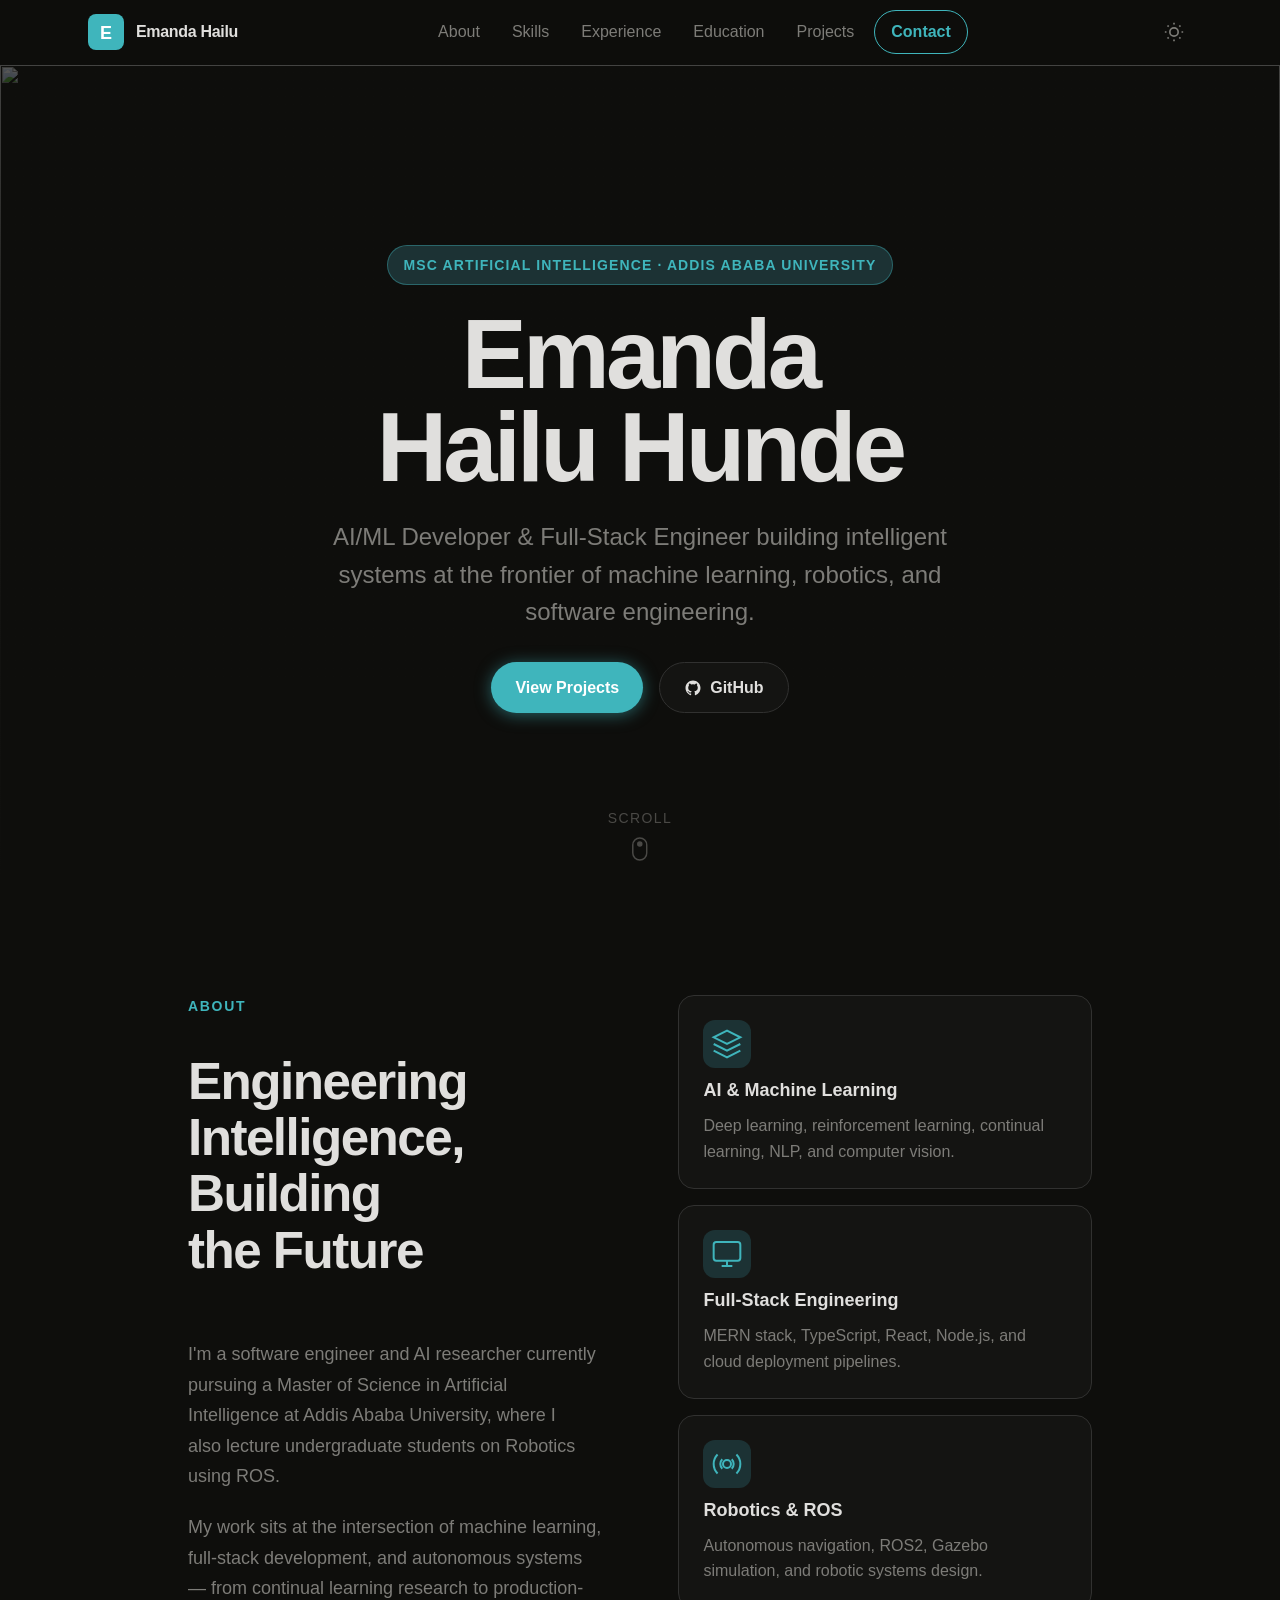
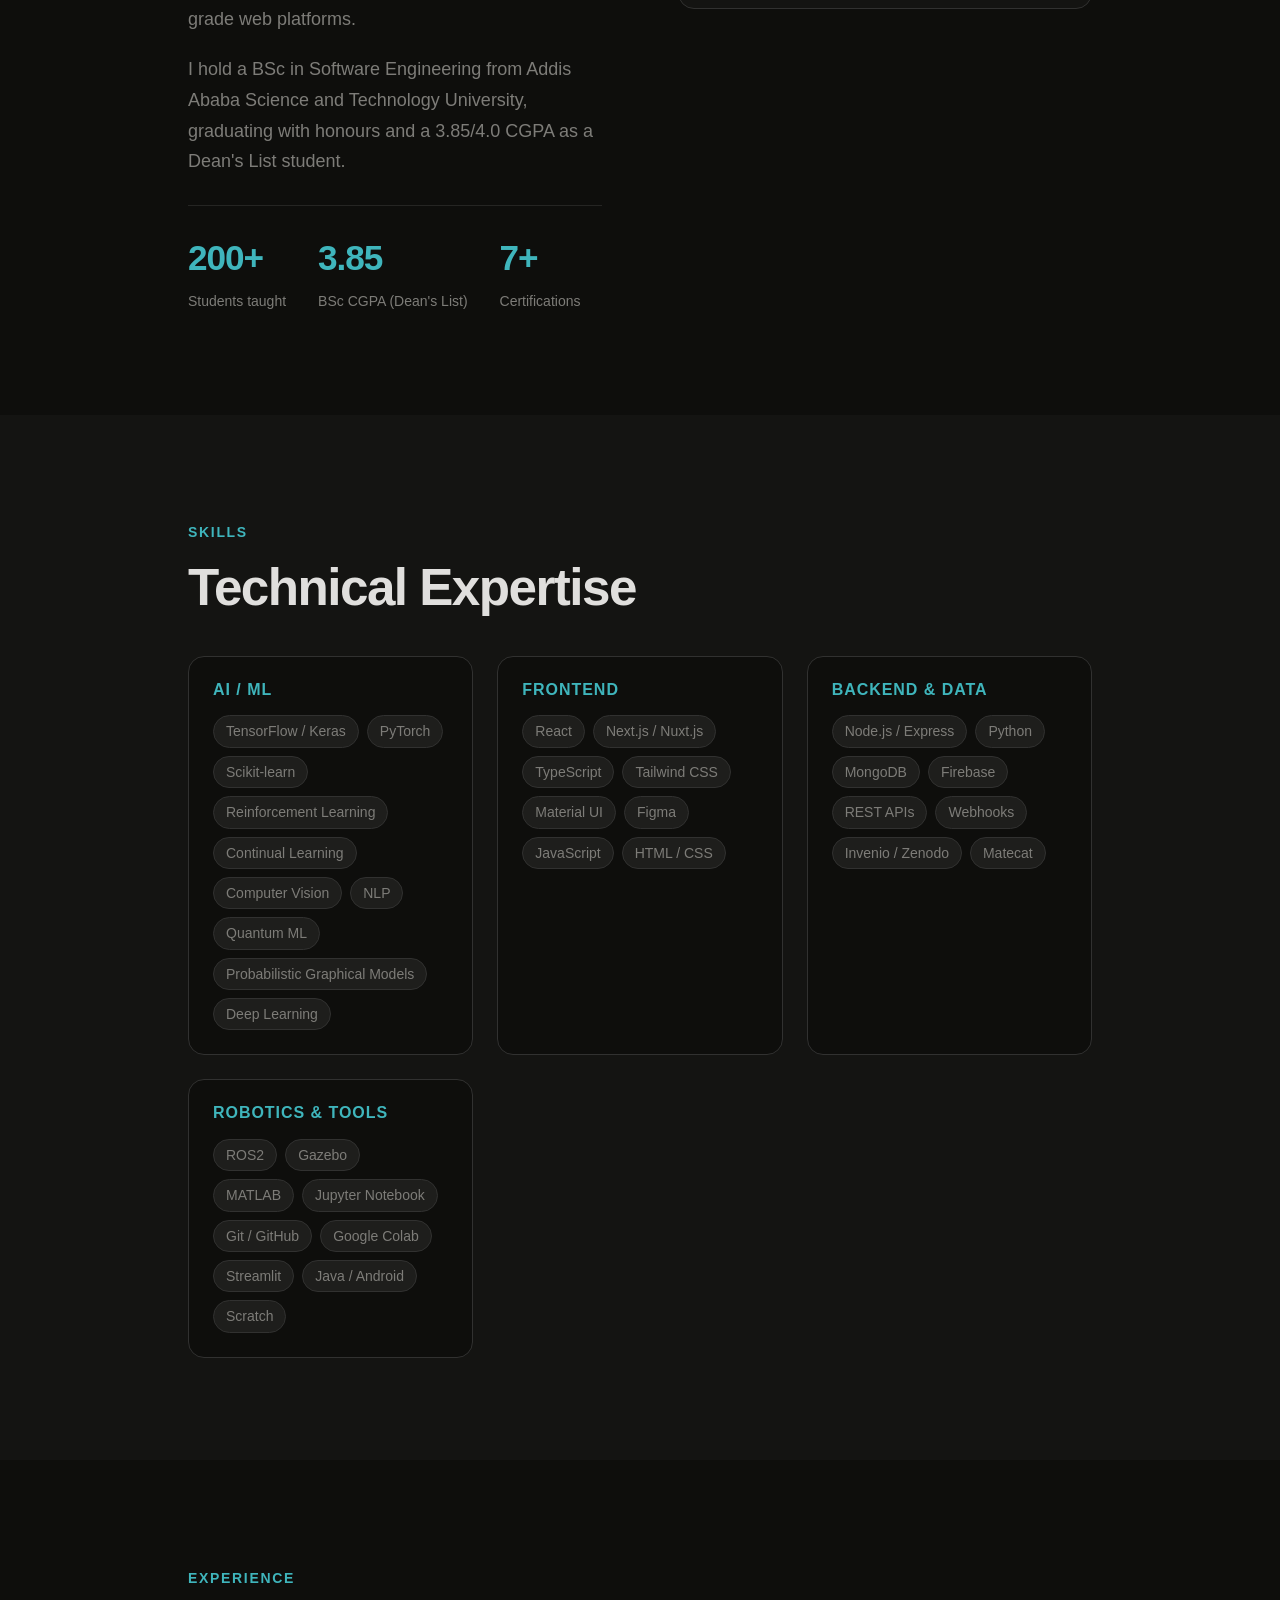
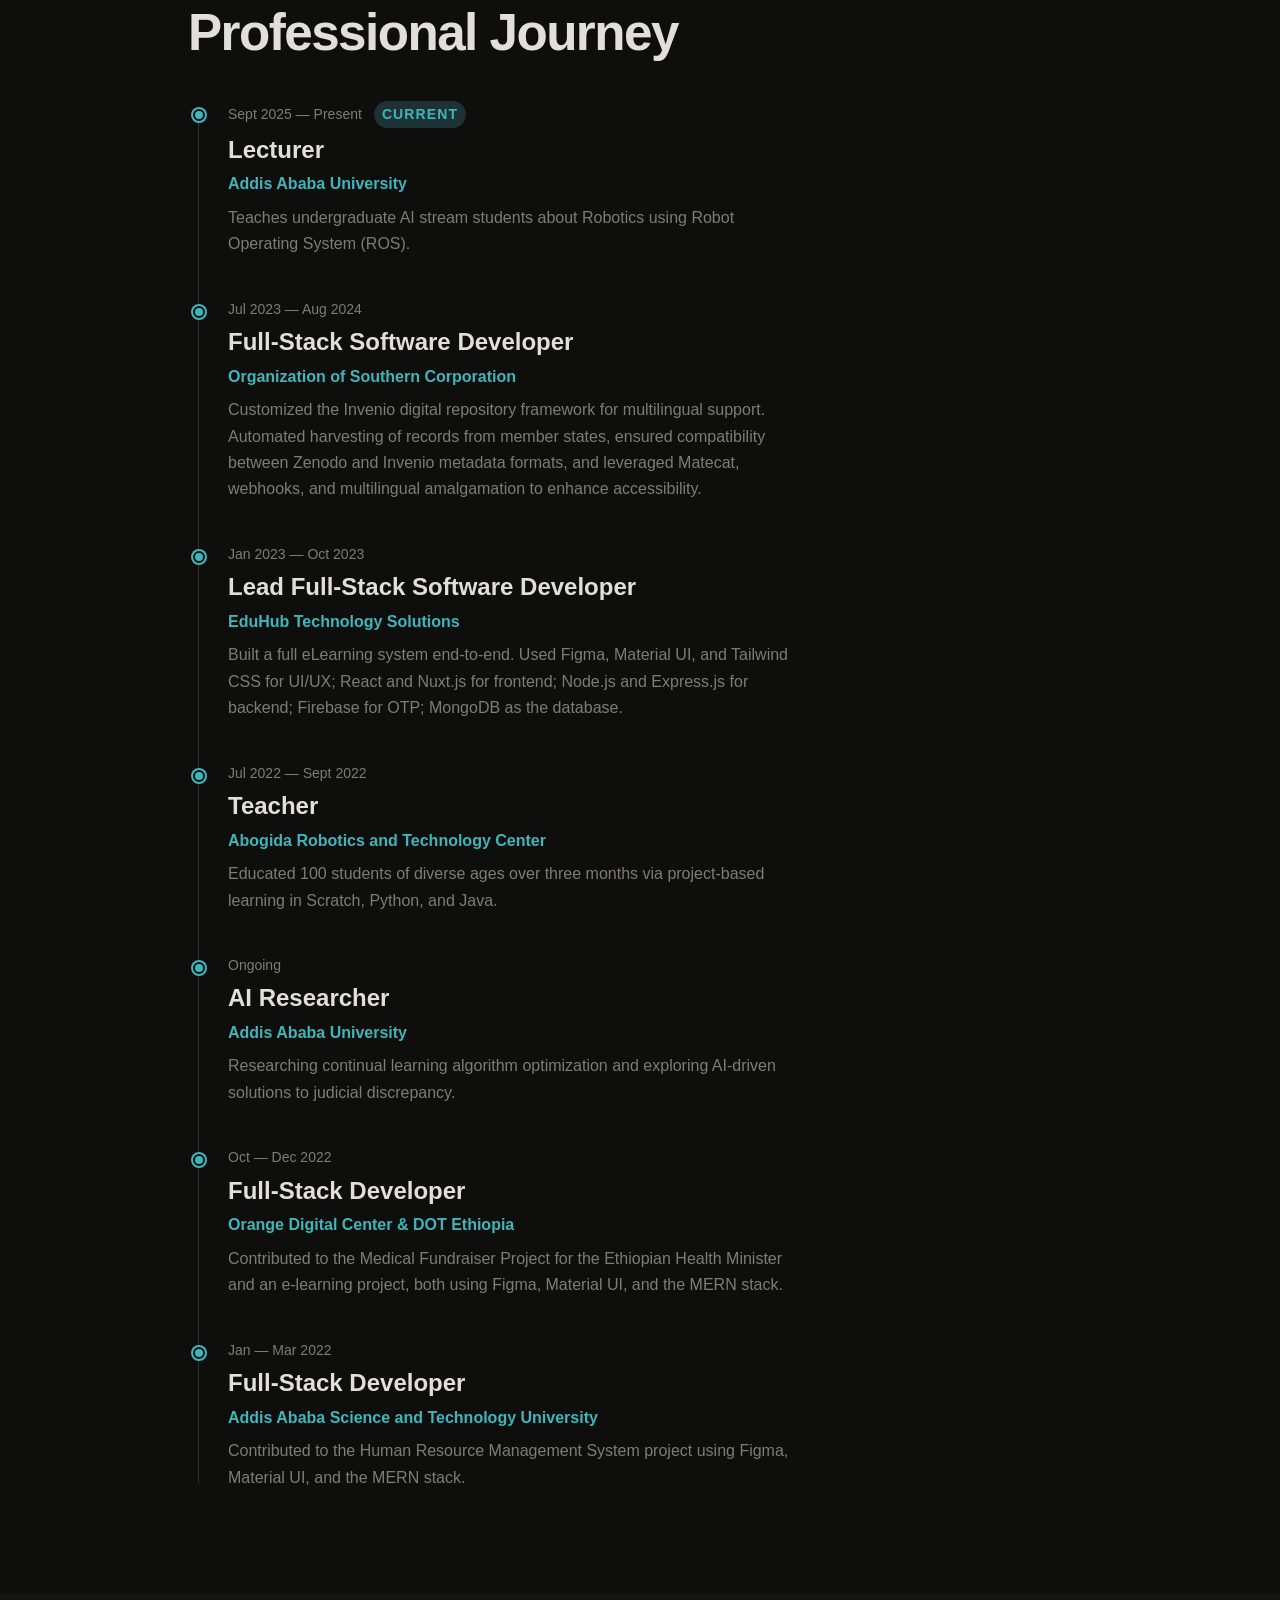
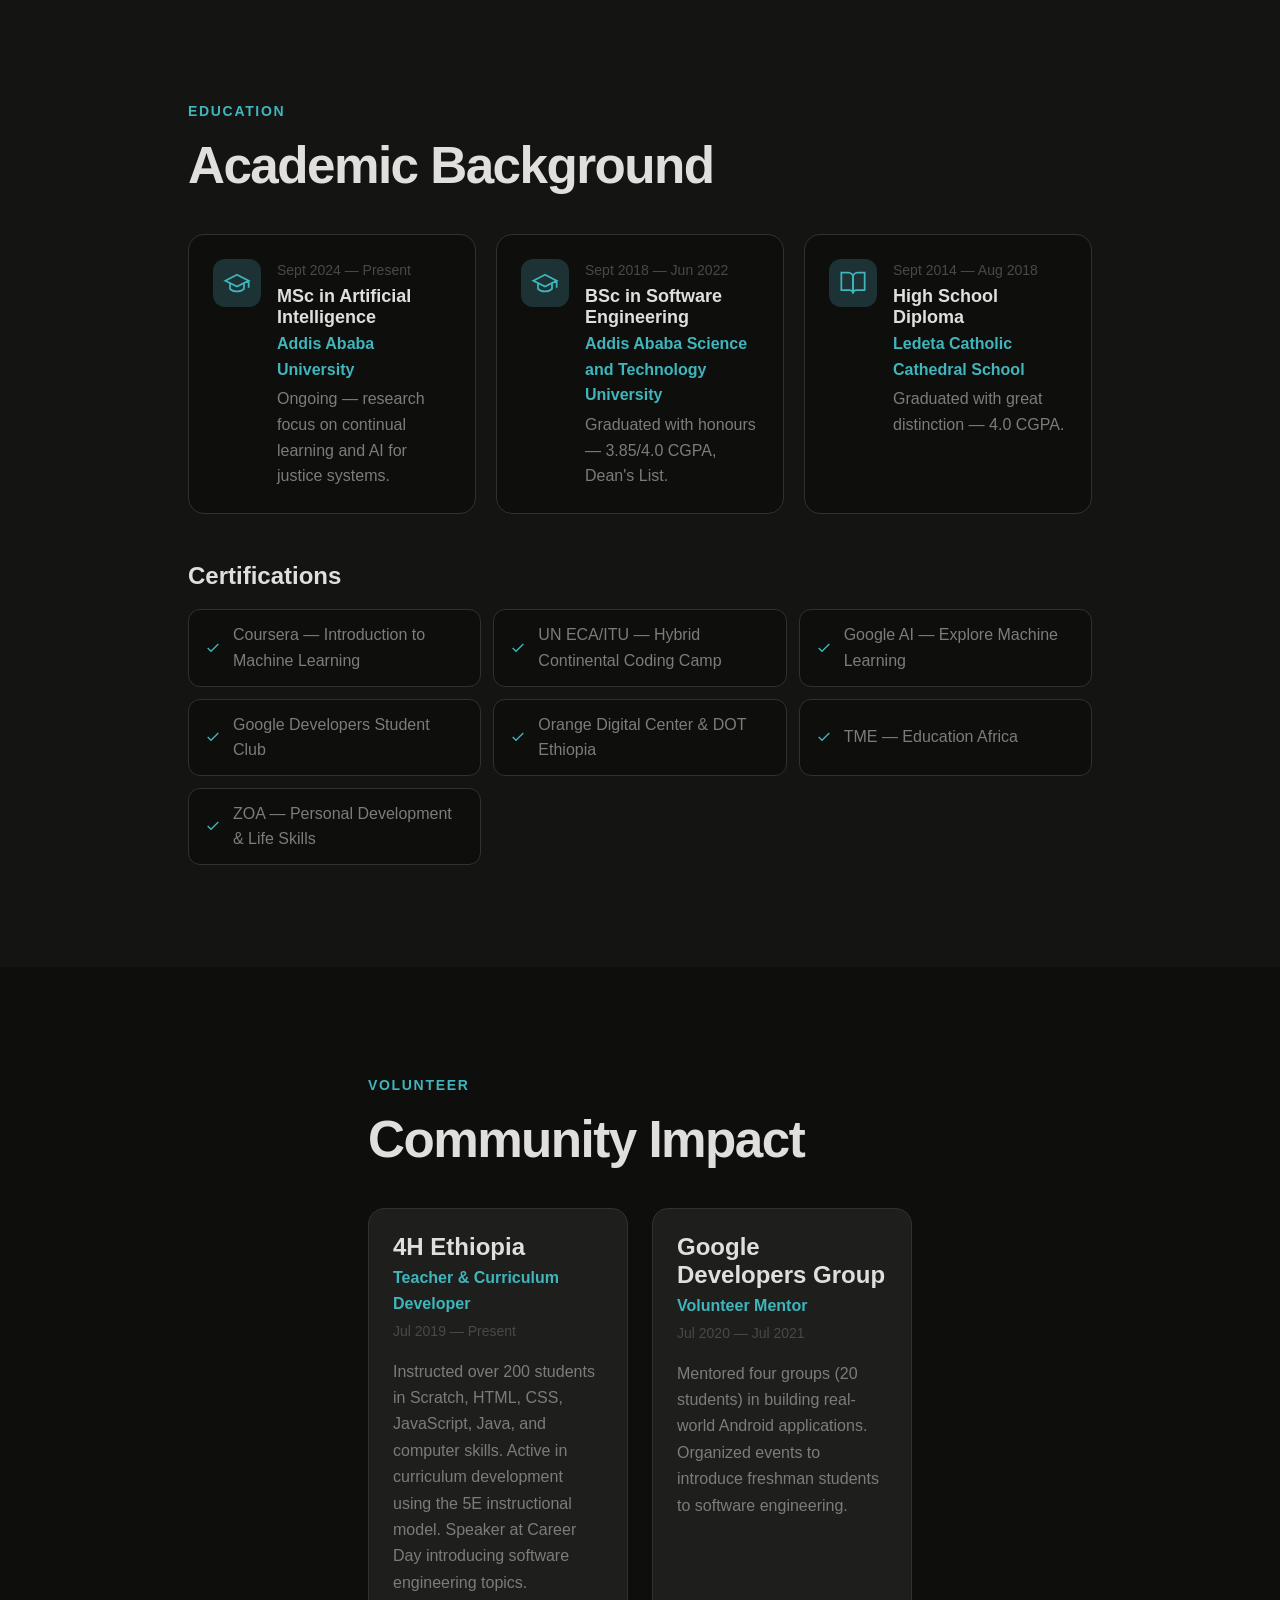
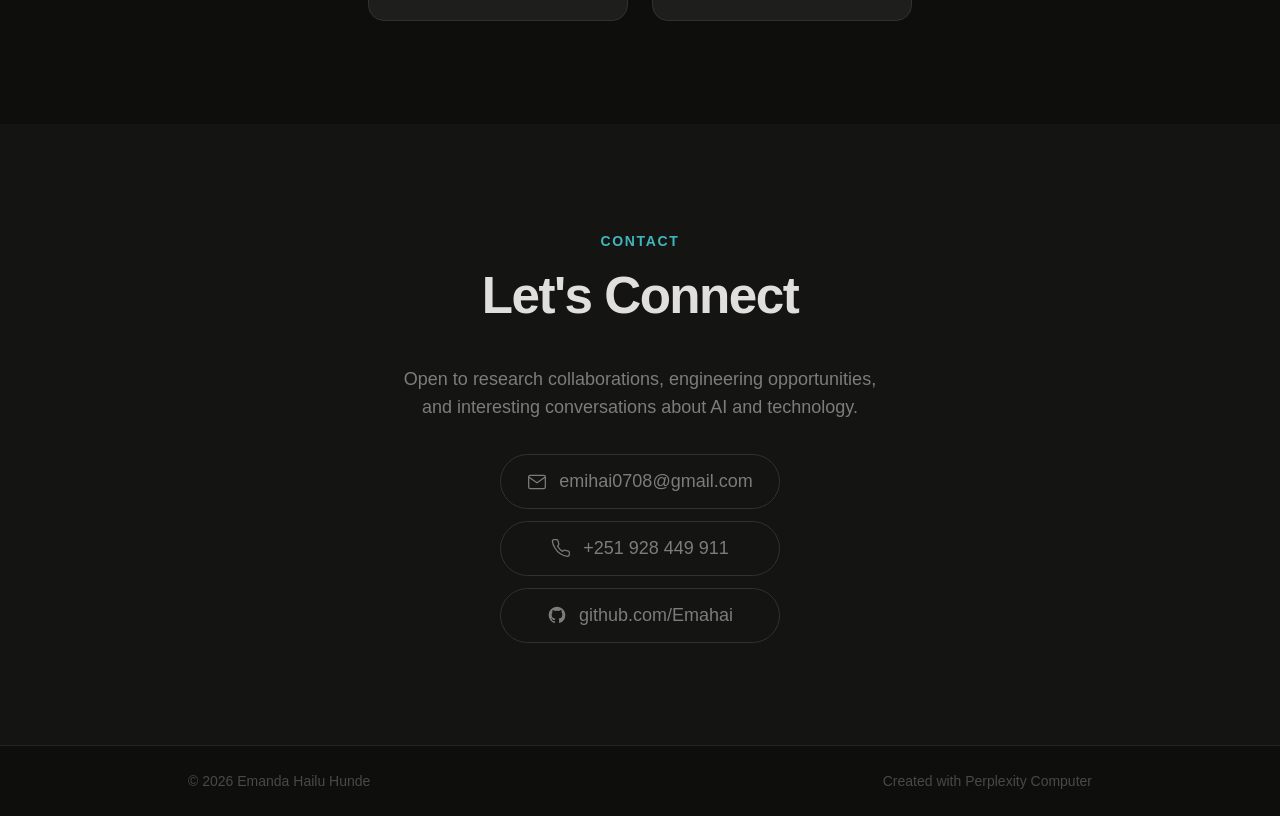
==== index.html @ 316248da "portifolio" ====
<!DOCTYPE html>
<html lang="en" data-theme="dark">
<head>
    
<meta charset="UTF-8">
<meta name="viewport" content="width=device-width, initial-scale=1.0">
<meta name="description" content="Emanda Hailu Hunde — AI/ML Developer, Full-Stack Engineer, and MSc AI Researcher based in Addis Ababa. Building intelligent systems at the intersection of machine learning and software engineering.">
<meta property="og:title" content="Emanda Hailu Hunde — AI/ML Developer">
<meta property="og:description" content="AI/ML Developer, Full-Stack Engineer, and MSc AI Researcher based in Addis Ababa.">
<meta property="og:image" content="hero-bg.png">
<meta property="og:type" content="website">

<title>Emanda Hailu Hunde — AI/ML Developer</title>

<!-- Fonts: Cabinet Grotesk (display) + Satoshi (body) from Fontshare -->
<link href="https://api.fontshare.com/v2/css?f[]=cabinet-grotesk@400,500,700,800&f[]=satoshi@300,400,500,700&display=swap" rel="stylesheet">

<link rel="stylesheet" href="style.css">
</head>
<body>

<!-- HEADER -->
<header class="header" id="header">
  <div class="header-inner">
    <a href="index.html" class="logo" aria-label="Emanda Hailu home">
      <svg width="36" height="36" viewBox="0 0 36 36" fill="none" aria-hidden="true" xmlns="http://www.w3.org/2000/svg">
        <rect width="36" height="36" rx="8" fill="var(--color-primary)"/>
        <text x="18" y="25" text-anchor="middle" font-family="'Cabinet Grotesk', sans-serif" font-size="18" font-weight="800" fill="white">E</text>
      </svg>
      <span class="logo-text">Emanda Hailu</span>
    </a>
    <nav class="nav" aria-label="Primary navigation">
      <a href="#about" class="nav-link">About</a>
      <a href="#skills" class="nav-link">Skills</a>
      <a href="#experience" class="nav-link">Experience</a>
      <a href="#education" class="nav-link">Education</a>
      <a href="projects.html" class="nav-link">Projects</a>
      <a href="#contact" class="nav-cta">Contact</a>
    </nav>
    <div class="header-actions">
      <button data-theme-toggle aria-label="Switch to light mode" class="theme-toggle">
        <svg width="20" height="20" viewBox="0 0 24 24" fill="none" stroke="currentColor" stroke-width="2"><path d="M21 12.79A9 9 0 1 1 11.21 3 7 7 0 0 0 21 12.79z"/></svg>
      </button>
      <button class="nav-hamburger" id="hamburger" aria-label="Open menu" aria-expanded="false">
        <svg width="24" height="24" viewBox="0 0 24 24" fill="none" stroke="currentColor" stroke-width="2">
          <line x1="3" y1="6" x2="21" y2="6"/><line x1="3" y1="12" x2="21" y2="12"/><line x1="3" y1="18" x2="21" y2="18"/>
        </svg>
      </button>
    </div>
  </div>
  <nav class="mobile-nav" id="mobile-nav" aria-label="Mobile navigation" hidden>
    <a href="#about" class="mobile-nav-link">About</a>
    <a href="#skills" class="mobile-nav-link">Skills</a>
    <a href="#experience" class="mobile-nav-link">Experience</a>
    <a href="#education" class="mobile-nav-link">Education</a>
    <a href="projects.html" class="mobile-nav-link">Projects</a>
    <a href="#contact" class="mobile-nav-link">Contact</a>
  </nav>
</header>

<!-- HERO -->
<section class="hero" id="hero">
  <div class="hero-bg" aria-hidden="true">
    <img src="hero-bg.png" alt="" class="hero-img">
    <div class="hero-overlay"></div>
  </div>
  <div class="hero-content">
    <div class="hero-badge">MSc Artificial Intelligence · Addis Ababa University</div>
    <h1 class="hero-heading">Emanda<br>Hailu Hunde</h1>
    <p class="hero-sub">AI/ML Developer &amp; Full-Stack Engineer building intelligent systems at the frontier of machine learning, robotics, and software engineering.</p>
    <div class="hero-actions">
      <a href="projects.html" class="btn btn-primary">View Projects</a>
      <a href="https://github.com/Emahai" target="_blank" rel="noopener noreferrer" class="btn btn-ghost">
        <svg width="18" height="18" viewBox="0 0 24 24" fill="currentColor" aria-hidden="true"><path d="M12 2C6.477 2 2 6.484 2 12.017c0 4.425 2.865 8.18 6.839 9.504.5.092.682-.217.682-.483 0-.237-.008-.868-.013-1.703-2.782.605-3.369-1.343-3.369-1.343-.454-1.158-1.11-1.466-1.11-1.466-.908-.62.069-.608.069-.608 1.003.07 1.531 1.032 1.531 1.032.892 1.53 2.341 1.088 2.91.832.092-.647.35-1.088.636-1.338-2.22-.253-4.555-1.113-4.555-4.951 0-1.093.39-1.988 1.029-2.688-.103-.253-.446-1.272.098-2.65 0 0 .84-.27 2.75 1.026A9.564 9.564 0 0 1 12 6.844a9.59 9.59 0 0 1 2.504.337c1.909-1.296 2.747-1.027 2.747-1.027.546 1.379.202 2.398.1 2.651.64.7 1.028 1.595 1.028 2.688 0 3.848-2.339 4.695-4.566 4.943.359.309.678.92.678 1.855 0 1.338-.012 2.419-.012 2.747 0 .268.18.58.688.482A10.02 10.02 0 0 0 22 12.017C22 6.484 17.522 2 12 2z"/></svg>
        GitHub
      </a>
    </div>
  </div>
  <div class="hero-scroll-hint" aria-hidden="true">
    <span>Scroll</span>
    <svg width="16" height="24" viewBox="0 0 16 24" fill="none" stroke="currentColor" stroke-width="1.5"><rect x="1" y="1" width="14" height="22" rx="7"/><circle cx="8" cy="7" r="2" fill="currentColor"/></svg>
  </div>
</section>

<!-- ABOUT -->
<section class="section" id="about">
  <div class="container">
    <div class="about-grid">
      <div class="about-text">
        <span class="section-label">About</span>
        <h2 class="section-heading">Engineering Intelligence, Building the Future</h2>
        <p>I'm a software engineer and AI researcher currently pursuing a Master of Science in Artificial Intelligence at Addis Ababa University, where I also lecture undergraduate students on Robotics using ROS.</p>
        <p>My work sits at the intersection of machine learning, full-stack development, and autonomous systems — from continual learning research to production-grade web platforms.</p>
        <p>I hold a BSc in Software Engineering from Addis Ababa Science and Technology University, graduating with honours and a 3.85/4.0 CGPA as a Dean's List student.</p>
        <div class="about-stats">
          <div class="stat">
            <span class="stat-number">200+</span>
            <span class="stat-label">Students taught</span>
          </div>
          <div class="stat">
            <span class="stat-number">3.85</span>
            <span class="stat-label">BSc CGPA (Dean's List)</span>
          </div>
          <div class="stat">
            <span class="stat-number">7+</span>
            <span class="stat-label">Certifications</span>
          </div>
        </div>
      </div>
      <div class="about-visual">
        <div class="about-card">
          <div class="about-card-icon">
            <svg width="32" height="32" viewBox="0 0 24 24" fill="none" stroke="var(--color-primary)" stroke-width="1.5"><path d="M12 2L2 7l10 5 10-5-10-5z"/><path d="M2 17l10 5 10-5"/><path d="M2 12l10 5 10-5"/></svg>
          </div>
          <h3>AI &amp; Machine Learning</h3>
          <p>Deep learning, reinforcement learning, continual learning, NLP, and computer vision.</p>
        </div>
        <div class="about-card">
          <div class="about-card-icon">
            <svg width="32" height="32" viewBox="0 0 24 24" fill="none" stroke="var(--color-primary)" stroke-width="1.5"><rect x="2" y="3" width="20" height="14" rx="2"/><path d="M8 21h8m-4-4v4"/></svg>
          </div>
          <h3>Full-Stack Engineering</h3>
          <p>MERN stack, TypeScript, React, Node.js, and cloud deployment pipelines.</p>
        </div>
        <div class="about-card">
          <div class="about-card-icon">
            <svg width="32" height="32" viewBox="0 0 24 24" fill="none" stroke="var(--color-primary)" stroke-width="1.5"><circle cx="12" cy="12" r="3"/><path d="M19.07 4.93a10 10 0 0 1 0 14.14M4.93 4.93a10 10 0 0 0 0 14.14"/><path d="M15.54 8.46a5 5 0 0 1 0 7.07M8.46 8.46a5 5 0 0 0 0 7.07"/></svg>
          </div>
          <h3>Robotics &amp; ROS</h3>
          <p>Autonomous navigation, ROS2, Gazebo simulation, and robotic systems design.</p>
        </div>
      </div>
    </div>
  </div>
</section>

<!-- SKILLS -->
<section class="section section-alt" id="skills">
  <div class="container">
    <span class="section-label">Skills</span>
    <h2 class="section-heading">Technical Expertise</h2>
    <div class="skills-grid">
      <div class="skill-group">
        <h3 class="skill-group-title">AI / ML</h3>
        <div class="skill-tags">
          <span class="tag">TensorFlow / Keras</span>
          <span class="tag">PyTorch</span>
          <span class="tag">Scikit-learn</span>
          <span class="tag">Reinforcement Learning</span>
          <span class="tag">Continual Learning</span>
          <span class="tag">Computer Vision</span>
          <span class="tag">NLP</span>
          <span class="tag">Quantum ML</span>
          <span class="tag">Probabilistic Graphical Models</span>
          <span class="tag">Deep Learning</span>
        </div>
      </div>
      <div class="skill-group">
        <h3 class="skill-group-title">Frontend</h3>
        <div class="skill-tags">
          <span class="tag">React</span>
          <span class="tag">Next.js / Nuxt.js</span>
          <span class="tag">TypeScript</span>
          <span class="tag">Tailwind CSS</span>
          <span class="tag">Material UI</span>
          <span class="tag">Figma</span>
          <span class="tag">JavaScript</span>
          <span class="tag">HTML / CSS</span>
        </div>
      </div>
      <div class="skill-group">
        <h3 class="skill-group-title">Backend &amp; Data</h3>
        <div class="skill-tags">
          <span class="tag">Node.js / Express</span>
          <span class="tag">Python</span>
          <span class="tag">MongoDB</span>
          <span class="tag">Firebase</span>
          <span class="tag">REST APIs</span>
          <span class="tag">Webhooks</span>
          <span class="tag">Invenio / Zenodo</span>
          <span class="tag">Matecat</span>
        </div>
      </div>
      <div class="skill-group">
        <h3 class="skill-group-title">Robotics &amp; Tools</h3>
        <div class="skill-tags">
          <span class="tag">ROS2</span>
          <span class="tag">Gazebo</span>
          <span class="tag">MATLAB</span>
          <span class="tag">Jupyter Notebook</span>
          <span class="tag">Git / GitHub</span>
          <span class="tag">Google Colab</span>
          <span class="tag">Streamlit</span>
          <span class="tag">Java / Android</span>
          <span class="tag">Scratch</span>
        </div>
      </div>
    </div>
  </div>
</section>

<!-- EXPERIENCE -->
<section class="section" id="experience">
  <div class="container">
    <span class="section-label">Experience</span>
    <h2 class="section-heading">Professional Journey</h2>
    <div class="timeline">

      <div class="timeline-item">
        <div class="timeline-dot"></div>
        <div class="timeline-content">
          <div class="timeline-meta">
            <span class="timeline-date">Sept 2025 — Present</span>
            <span class="timeline-badge">Current</span>
          </div>
          <h3 class="timeline-title">Lecturer</h3>
          <p class="timeline-company">Addis Ababa University</p>
          <p class="timeline-desc">Teaches undergraduate AI stream students about Robotics using Robot Operating System (ROS).</p>
        </div>
      </div>

      <div class="timeline-item">
        <div class="timeline-dot"></div>
        <div class="timeline-content">
          <div class="timeline-meta">
            <span class="timeline-date">Jul 2023 — Aug 2024</span>
          </div>
          <h3 class="timeline-title">Full-Stack Software Developer</h3>
          <p class="timeline-company">Organization of Southern Corporation</p>
          <p class="timeline-desc">Customized the Invenio digital repository framework for multilingual support. Automated harvesting of records from member states, ensured compatibility between Zenodo and Invenio metadata formats, and leveraged Matecat, webhooks, and multilingual amalgamation to enhance accessibility.</p>
        </div>
      </div>

      <div class="timeline-item">
        <div class="timeline-dot"></div>
        <div class="timeline-content">
          <div class="timeline-meta">
            <span class="timeline-date">Jan 2023 — Oct 2023</span>
          </div>
          <h3 class="timeline-title">Lead Full-Stack Software Developer</h3>
          <p class="timeline-company">EduHub Technology Solutions</p>
          <p class="timeline-desc">Built a full eLearning system end-to-end. Used Figma, Material UI, and Tailwind CSS for UI/UX; React and Nuxt.js for frontend; Node.js and Express.js for backend; Firebase for OTP; MongoDB as the database.</p>
        </div>
      </div>

      <div class="timeline-item">
        <div class="timeline-dot"></div>
        <div class="timeline-content">
          <div class="timeline-meta">
            <span class="timeline-date">Jul 2022 — Sept 2022</span>
          </div>
          <h3 class="timeline-title">Teacher</h3>
          <p class="timeline-company">Abogida Robotics and Technology Center</p>
          <p class="timeline-desc">Educated 100 students of diverse ages over three months via project-based learning in Scratch, Python, and Java.</p>
        </div>
      </div>

      <div class="timeline-item">
        <div class="timeline-dot"></div>
        <div class="timeline-content">
          <div class="timeline-meta">
            <span class="timeline-date">Ongoing</span>
          </div>
          <h3 class="timeline-title">AI Researcher</h3>
          <p class="timeline-company">Addis Ababa University</p>
          <p class="timeline-desc">Researching continual learning algorithm optimization and exploring AI-driven solutions to judicial discrepancy.</p>
        </div>
      </div>

      <div class="timeline-item">
        <div class="timeline-dot"></div>
        <div class="timeline-content">
          <div class="timeline-meta">
            <span class="timeline-date">Oct — Dec 2022</span>
          </div>
          <h3 class="timeline-title">Full-Stack Developer</h3>
          <p class="timeline-company">Orange Digital Center &amp; DOT Ethiopia</p>
          <p class="timeline-desc">Contributed to the Medical Fundraiser Project for the Ethiopian Health Minister and an e-learning project, both using Figma, Material UI, and the MERN stack.</p>
        </div>
      </div>

      <div class="timeline-item">
        <div class="timeline-dot"></div>
        <div class="timeline-content">
          <div class="timeline-meta">
            <span class="timeline-date">Jan — Mar 2022</span>
          </div>
          <h3 class="timeline-title">Full-Stack Developer</h3>
          <p class="timeline-company">Addis Ababa Science and Technology University</p>
          <p class="timeline-desc">Contributed to the Human Resource Management System project using Figma, Material UI, and the MERN stack.</p>
        </div>
      </div>

    </div>
  </div>
</section>

<!-- EDUCATION -->
<section class="section section-alt" id="education">
  <div class="container">
    <span class="section-label">Education</span>
    <h2 class="section-heading">Academic Background</h2>
    <div class="edu-grid">

      <div class="edu-card">
        <div class="edu-icon">
          <svg width="28" height="28" viewBox="0 0 24 24" fill="none" stroke="var(--color-primary)" stroke-width="1.5"><path d="M22 10v6M2 10l10-5 10 5-10 5-10-5z"/><path d="M6 12v5c3 3 9 3 12 0v-5"/></svg>
        </div>
        <div class="edu-body">
          <span class="edu-date">Sept 2024 — Present</span>
          <h3>MSc in Artificial Intelligence</h3>
          <p class="edu-school">Addis Ababa University</p>
          <p class="edu-note">Ongoing — research focus on continual learning and AI for justice systems.</p>
        </div>
      </div>

      <div class="edu-card">
        <div class="edu-icon">
          <svg width="28" height="28" viewBox="0 0 24 24" fill="none" stroke="var(--color-primary)" stroke-width="1.5"><path d="M22 10v6M2 10l10-5 10 5-10 5-10-5z"/><path d="M6 12v5c3 3 9 3 12 0v-5"/></svg>
        </div>
        <div class="edu-body">
          <span class="edu-date">Sept 2018 — Jun 2022</span>
          <h3>BSc in Software Engineering</h3>
          <p class="edu-school">Addis Ababa Science and Technology University</p>
          <p class="edu-note">Graduated with honours — 3.85/4.0 CGPA, Dean's List.</p>
        </div>
      </div>

      <div class="edu-card">
        <div class="edu-icon">
          <svg width="28" height="28" viewBox="0 0 24 24" fill="none" stroke="var(--color-primary)" stroke-width="1.5"><path d="M2 3h6a4 4 0 0 1 4 4v14a3 3 0 0 0-3-3H2z"/><path d="M22 3h-6a4 4 0 0 0-4 4v14a3 3 0 0 1 3-3h7z"/></svg>
        </div>
        <div class="edu-body">
          <span class="edu-date">Sept 2014 — Aug 2018</span>
          <h3>High School Diploma</h3>
          <p class="edu-school">Ledeta Catholic Cathedral School</p>
          <p class="edu-note">Graduated with great distinction — 4.0 CGPA.</p>
        </div>
      </div>

    </div>

    <!-- Certifications -->
    <div class="certs-section">
      <h3 class="certs-title">Certifications</h3>
      <div class="certs-grid">
        <div class="cert-item">
          <svg width="16" height="16" viewBox="0 0 24 24" fill="none" stroke="var(--color-primary)" stroke-width="2"><polyline points="20 6 9 17 4 12"/></svg>
          <span>Coursera — Introduction to Machine Learning</span>
        </div>
        <div class="cert-item">
          <svg width="16" height="16" viewBox="0 0 24 24" fill="none" stroke="var(--color-primary)" stroke-width="2"><polyline points="20 6 9 17 4 12"/></svg>
          <span>UN ECA/ITU — Hybrid Continental Coding Camp</span>
        </div>
        <div class="cert-item">
          <svg width="16" height="16" viewBox="0 0 24 24" fill="none" stroke="var(--color-primary)" stroke-width="2"><polyline points="20 6 9 17 4 12"/></svg>
          <span>Google AI — Explore Machine Learning</span>
        </div>
        <div class="cert-item">
          <svg width="16" height="16" viewBox="0 0 24 24" fill="none" stroke="var(--color-primary)" stroke-width="2"><polyline points="20 6 9 17 4 12"/></svg>
          <span>Google Developers Student Club</span>
        </div>
        <div class="cert-item">
          <svg width="16" height="16" viewBox="0 0 24 24" fill="none" stroke="var(--color-primary)" stroke-width="2"><polyline points="20 6 9 17 4 12"/></svg>
          <span>Orange Digital Center &amp; DOT Ethiopia</span>
        </div>
        <div class="cert-item">
          <svg width="16" height="16" viewBox="0 0 24 24" fill="none" stroke="var(--color-primary)" stroke-width="2"><polyline points="20 6 9 17 4 12"/></svg>
          <span>TME — Education Africa</span>
        </div>
        <div class="cert-item">
          <svg width="16" height="16" viewBox="0 0 24 24" fill="none" stroke="var(--color-primary)" stroke-width="2"><polyline points="20 6 9 17 4 12"/></svg>
          <span>ZOA — Personal Development &amp; Life Skills</span>
        </div>
      </div>
    </div>
  </div>
</section>

<!-- VOLUNTEER -->
<section class="section" id="volunteer">
  <div class="container container-narrow">
    <span class="section-label">Volunteer</span>
    <h2 class="section-heading">Community Impact</h2>
    <div class="volunteer-grid">
      <div class="volunteer-card">
        <div class="volunteer-header">
          <h3>4H Ethiopia</h3>
          <span class="volunteer-role">Teacher &amp; Curriculum Developer</span>
          <span class="volunteer-date">Jul 2019 — Present</span>
        </div>
        <p>Instructed over 200 students in Scratch, HTML, CSS, JavaScript, Java, and computer skills. Active in curriculum development using the 5E instructional model. Speaker at Career Day introducing software engineering topics.</p>
      </div>
      <div class="volunteer-card">
        <div class="volunteer-header">
          <h3>Google Developers Group</h3>
          <span class="volunteer-role">Volunteer Mentor</span>
          <span class="volunteer-date">Jul 2020 — Jul 2021</span>
        </div>
        <p>Mentored four groups (20 students) in building real-world Android applications. Organized events to introduce freshman students to software engineering.</p>
      </div>
    </div>
  </div>
</section>

<!-- CONTACT -->
<section class="section section-alt" id="contact">
  <div class="container container-narrow contact-container">
    <span class="section-label">Contact</span>
    <h2 class="section-heading">Let's Connect</h2>
    <p class="contact-sub">Open to research collaborations, engineering opportunities, and interesting conversations about AI and technology.</p>
    <div class="contact-links">
      <a href="mailto:emihai0708@gmail.com" class="contact-link">
        <svg width="20" height="20" viewBox="0 0 24 24" fill="none" stroke="currentColor" stroke-width="1.5"><path d="M4 4h16c1.1 0 2 .9 2 2v12c0 1.1-.9 2-2 2H4c-1.1 0-2-.9-2-2V6c0-1.1.9-2 2-2z"/><polyline points="22,6 12,13 2,6"/></svg>
        emihai0708@gmail.com
      </a>
      <a href="tel:+251928449911" class="contact-link">
        <svg width="20" height="20" viewBox="0 0 24 24" fill="none" stroke="currentColor" stroke-width="1.5"><path d="M22 16.92v3a2 2 0 0 1-2.18 2 19.79 19.79 0 0 1-8.63-3.07A19.5 19.5 0 0 1 4.69 12 19.79 19.79 0 0 1 1.61 3.38 2 2 0 0 1 3.58 2h3a2 2 0 0 1 2 1.72c.127.96.361 1.903.7 2.81a2 2 0 0 1-.45 2.11L7.91 9.91a16 16 0 0 0 6.09 6.09l.91-.82a2 2 0 0 1 2.11-.45c.907.339 1.85.573 2.81.7A2 2 0 0 1 22 16.92z"/></svg>
        +251 928 449 911
      </a>
      <a href="https://github.com/Emahai" target="_blank" rel="noopener noreferrer" class="contact-link">
        <svg width="20" height="20" viewBox="0 0 24 24" fill="currentColor"><path d="M12 2C6.477 2 2 6.484 2 12.017c0 4.425 2.865 8.18 6.839 9.504.5.092.682-.217.682-.483 0-.237-.008-.868-.013-1.703-2.782.605-3.369-1.343-3.369-1.343-.454-1.158-1.11-1.466-1.11-1.466-.908-.62.069-.608.069-.608 1.003.07 1.531 1.032 1.531 1.032.892 1.53 2.341 1.088 2.91.832.092-.647.35-1.088.636-1.338-2.22-.253-4.555-1.113-4.555-4.951 0-1.093.39-1.988 1.029-2.688-.103-.253-.446-1.272.098-2.65 0 0 .84-.27 2.75 1.026A9.564 9.564 0 0 1 12 6.844a9.59 9.59 0 0 1 2.504.337c1.909-1.296 2.747-1.027 2.747-1.027.546 1.379.202 2.398.1 2.651.64.7 1.028 1.595 1.028 2.688 0 3.848-2.339 4.695-4.566 4.943.359.309.678.92.678 1.855 0 1.338-.012 2.419-.012 2.747 0 .268.18.58.688.482A10.02 10.02 0 0 0 22 12.017C22 6.484 17.522 2 12 2z"/></svg>
        github.com/Emahai
      </a>
    </div>
  </div>
</section>

<!-- FOOTER -->
<footer class="footer">
  <div class="container footer-inner">
    <p class="footer-copy">© 2026 Emanda Hailu Hunde</p>
    <a href="https://www.perplexity.ai/computer" target="_blank" rel="noopener noreferrer" class="footer-attr">
      Created with Perplexity Computer
    </a>
  </div>
</footer>

<script>
// Dark mode toggle
(function(){
  const t = document.querySelector('[data-theme-toggle]');
  const r = document.documentElement;
  let d = r.getAttribute('data-theme') || (matchMedia('(prefers-color-scheme: dark)').matches ? 'dark' : 'light');
  r.setAttribute('data-theme', d);
  function updateIcon() {
    if (!t) return;
    t.setAttribute('aria-label', 'Switch to ' + (d === 'dark' ? 'light' : 'dark') + ' mode');
    t.innerHTML = d === 'dark'
      ? '<svg width="20" height="20" viewBox="0 0 24 24" fill="none" stroke="currentColor" stroke-width="2"><circle cx="12" cy="12" r="5"/><path d="M12 1v2M12 21v2M4.22 4.22l1.42 1.42M18.36 18.36l1.42 1.42M1 12h2M21 12h2M4.22 19.78l1.42-1.42M18.36 5.64l1.42-1.42"/></svg>'
      : '<svg width="20" height="20" viewBox="0 0 24 24" fill="none" stroke="currentColor" stroke-width="2"><path d="M21 12.79A9 9 0 1 1 11.21 3 7 7 0 0 0 21 12.79z"/></svg>';
  }
  updateIcon();
  if (t) t.addEventListener('click', () => { d = d === 'dark' ? 'light' : 'dark'; r.setAttribute('data-theme', d); updateIcon(); });
})();

// Header scroll behavior
(function(){
  const header = document.getElementById('header');
  let lastY = 0;
  window.addEventListener('scroll', () => {
    const y = window.scrollY;
    header.classList.toggle('header--scrolled', y > 10);
    lastY = y;
  }, { passive: true });
})();

// Mobile nav
(function(){
  const btn = document.getElementById('hamburger');
  const nav = document.getElementById('mobile-nav');
  if (!btn || !nav) return;
  btn.addEventListener('click', () => {
    const open = nav.hidden === false;
    nav.hidden = open;
    btn.setAttribute('aria-expanded', String(!open));
  });
  nav.querySelectorAll('a').forEach(a => a.addEventListener('click', () => { nav.hidden = true; btn.setAttribute('aria-expanded', 'false'); }));
})();

// Scroll fade-in
(function(){
  const items = document.querySelectorAll('.timeline-item, .edu-card, .about-card, .skill-group, .volunteer-card, .cert-item');
  const obs = new IntersectionObserver((entries) => {
    entries.forEach(e => { if (e.isIntersecting) { e.target.classList.add('visible'); obs.unobserve(e.target); } });
  }, { threshold: 0.1 });
  items.forEach(el => { el.classList.add('fade-in'); obs.observe(el); });
})();
</script>
</body>
</html>
---- style.css ----
/* ============================================
   EMANDA HAILU PORTFOLIO — style.css
   Design: Technical/developer → dark-first,
   Cabinet Grotesk (display) + Satoshi (body)
   Accent: Teal (AI/tech feel)
   ============================================ */

/* ---- DESIGN TOKENS ---- */
:root {
  /* Type scale */
  --text-xs:   clamp(0.75rem,  0.7rem  + 0.25vw, 0.875rem);
  --text-sm:   clamp(0.875rem, 0.8rem  + 0.35vw, 1rem);
  --text-base: clamp(1rem,     0.95rem + 0.25vw, 1.125rem);
  --text-lg:   clamp(1.125rem, 1rem    + 0.75vw, 1.5rem);
  --text-xl:   clamp(1.5rem,   1.2rem  + 1.25vw, 2.25rem);
  --text-2xl:  clamp(2rem,     1.2rem  + 2.5vw,  3.5rem);
  --text-hero: clamp(3rem,     0.5rem  + 7vw,    7rem);

  /* Spacing */
  --space-1:  0.25rem;
  --space-2:  0.5rem;
  --space-3:  0.75rem;
  --space-4:  1rem;
  --space-5:  1.25rem;
  --space-6:  1.5rem;
  --space-8:  2rem;
  --space-10: 2.5rem;
  --space-12: 3rem;
  --space-16: 4rem;
  --space-20: 5rem;
  --space-24: 6rem;
  --space-32: 8rem;

  /* Radius */
  --radius-sm: 0.375rem;
  --radius-md: 0.5rem;
  --radius-lg: 0.75rem;
  --radius-xl: 1rem;
  --radius-full: 9999px;

  /* Transitions */
  --transition-interactive: 180ms cubic-bezier(0.16, 1, 0.3, 1);

  /* Content widths */
  --content-narrow: 640px;
  --content-default: 1000px;
  --content-wide: 1200px;

  /* Fonts */
  --font-display: 'Cabinet Grotesk', 'Helvetica Neue', sans-serif;
  --font-body: 'Satoshi', 'Inter', sans-serif;
}

/* ---- LIGHT MODE ---- */
:root, [data-theme="light"] {
  --color-bg:               #f5f5f3;
  --color-surface:          #ffffff;
  --color-surface-2:        #f9f9f7;
  --color-surface-offset:   #ededea;
  --color-divider:          #dcdbd7;
  --color-border:           #d0cfca;
  --color-text:             #1a1a18;
  --color-text-muted:       #6b6a66;
  --color-text-faint:       #b0afab;
  --color-text-inverse:     #f9f9f7;
  --color-primary:          #00848b;
  --color-primary-hover:    #00656b;
  --color-primary-active:   #004d52;
  --color-primary-highlight: #d0eaec;
  --shadow-sm: 0 1px 3px rgba(0,0,0,0.07);
  --shadow-md: 0 4px 16px rgba(0,0,0,0.09);
  --shadow-lg: 0 12px 40px rgba(0,0,0,0.13);
}

/* ---- DARK MODE ---- */
[data-theme="dark"] {
  --color-bg:               #0e0e0c;
  --color-surface:          #141412;
  --color-surface-2:        #1a1a18;
  --color-surface-offset:   #1e1e1c;
  --color-divider:          #252523;
  --color-border:           #313130;
  --color-text:             #e0dfdd;
  --color-text-muted:       #7d7c78;
  --color-text-faint:       #4a4946;
  --color-text-inverse:     #1a1a18;
  --color-primary:          #3fb5bc;
  --color-primary-hover:    #5ecdd4;
  --color-primary-active:   #7edde3;
  --color-primary-highlight: #1c3234;
  --shadow-sm: 0 1px 3px rgba(0,0,0,0.35);
  --shadow-md: 0 4px 16px rgba(0,0,0,0.45);
  --shadow-lg: 0 12px 40px rgba(0,0,0,0.6);
}

@media (prefers-color-scheme: dark) {
  :root:not([data-theme]) {
    --color-bg:               #0e0e0c;
    --color-surface:          #141412;
    --color-surface-2:        #1a1a18;
    --color-surface-offset:   #1e1e1c;
    --color-divider:          #252523;
    --color-border:           #313130;
    --color-text:             #e0dfdd;
    --color-text-muted:       #7d7c78;
    --color-text-faint:       #4a4946;
    --color-text-inverse:     #1a1a18;
    --color-primary:          #3fb5bc;
    --color-primary-hover:    #5ecdd4;
    --color-primary-active:   #7edde3;
    --color-primary-highlight: #1c3234;
    --shadow-sm: 0 1px 3px rgba(0,0,0,0.35);
    --shadow-md: 0 4px 16px rgba(0,0,0,0.45);
    --shadow-lg: 0 12px 40px rgba(0,0,0,0.6);
  }
}

/* ---- BASE RESET ---- */
*, *::before, *::after { box-sizing: border-box; margin: 0; padding: 0; }
html {
  -webkit-font-smoothing: antialiased;
  -moz-osx-font-smoothing: grayscale;
  text-rendering: optimizeLegibility;
  scroll-behavior: smooth;
  scroll-padding-top: var(--space-20);
}
body {
  min-height: 100dvh;
  line-height: 1.6;
  font-family: var(--font-body);
  font-size: var(--text-base);
  color: var(--color-text);
  background-color: var(--color-bg);
  transition: background-color 0.3s ease, color 0.3s ease;
}
img, video, canvas, svg { display: block; max-width: 100%; height: auto; }
ul, ol { list-style: none; padding: 0; margin: 0; }
input, button, textarea, select { font: inherit; color: inherit; }
h1, h2, h3, h4 { text-wrap: balance; line-height: 1.15; font-family: var(--font-display); }
p { text-wrap: pretty; max-width: 72ch; }
a { color: inherit; text-decoration: none; }
button { cursor: pointer; background: none; border: none; }
::selection { background: color-mix(in oklab, var(--color-primary), transparent 75%); color: var(--color-text); }
:focus-visible { outline: 2px solid var(--color-primary); outline-offset: 3px; border-radius: var(--radius-sm); }
@media (prefers-reduced-motion: reduce) {
  *, *::before, *::after { animation-duration: 0.01ms !important; transition-duration: 0.01ms !important; }
}

/* ---- UTILITIES ---- */
.container { width: 100%; max-width: var(--content-default); margin-inline: auto; padding-inline: clamp(var(--space-5), 5vw, var(--space-12)); }
.container-narrow { max-width: var(--content-narrow); }
.sr-only { position: absolute; width: 1px; height: 1px; overflow: hidden; clip: rect(0,0,0,0); white-space: nowrap; }

/* ---- HEADER ---- */
.header {
  position: sticky;
  top: 0;
  z-index: 100;
  border-bottom: 1px solid transparent;
  background: color-mix(in oklab, var(--color-bg), transparent 10%);
  backdrop-filter: blur(16px);
  -webkit-backdrop-filter: blur(16px);
  transition: border-color 0.3s, box-shadow 0.3s;
}
.header--scrolled {
  border-bottom-color: var(--color-divider);
  box-shadow: var(--shadow-sm);
}
.header-inner {
  display: flex;
  align-items: center;
  justify-content: space-between;
  max-width: var(--content-wide);
  margin-inline: auto;
  padding-inline: clamp(var(--space-5), 5vw, var(--space-12));
  height: 64px;
  gap: var(--space-6);
}
.logo {
  display: flex;
  align-items: center;
  gap: var(--space-3);
  text-decoration: none;
  flex-shrink: 0;
}
.logo-text {
  font-family: var(--font-display);
  font-size: var(--text-sm);
  font-weight: 700;
  color: var(--color-text);
  letter-spacing: -0.02em;
}
.nav {
  display: flex;
  align-items: center;
  gap: var(--space-2);
}
.nav-link {
  font-size: var(--text-sm);
  font-weight: 500;
  color: var(--color-text-muted);
  padding: var(--space-2) var(--space-3);
  border-radius: var(--radius-md);
  transition: color var(--transition-interactive), background var(--transition-interactive);
}
.nav-link:hover { color: var(--color-text); background: var(--color-surface-offset); }
.nav-cta {
  font-size: var(--text-sm);
  font-weight: 600;
  color: var(--color-primary);
  padding: var(--space-2) var(--space-4);
  border: 1.5px solid var(--color-primary);
  border-radius: var(--radius-full);
  transition: background var(--transition-interactive), color var(--transition-interactive);
}
.nav-cta:hover { background: var(--color-primary); color: var(--color-text-inverse); }
.header-actions {
  display: flex;
  align-items: center;
  gap: var(--space-2);
}
.theme-toggle {
  display: flex;
  align-items: center;
  justify-content: center;
  width: 36px;
  height: 36px;
  border-radius: var(--radius-md);
  color: var(--color-text-muted);
  transition: color var(--transition-interactive), background var(--transition-interactive);
}
.theme-toggle:hover { color: var(--color-text); background: var(--color-surface-offset); }
.nav-hamburger {
  display: none;
  align-items: center;
  justify-content: center;
  width: 36px;
  height: 36px;
  border-radius: var(--radius-md);
  color: var(--color-text-muted);
}
.nav-hamburger:hover { background: var(--color-surface-offset); color: var(--color-text); }
.mobile-nav {
  display: flex;
  flex-direction: column;
  padding: var(--space-4) clamp(var(--space-5), 5vw, var(--space-12));
  border-top: 1px solid var(--color-divider);
  gap: var(--space-1);
}
.mobile-nav[hidden] { display: none; }
.mobile-nav-link {
  font-size: var(--text-base);
  font-weight: 500;
  color: var(--color-text-muted);
  padding: var(--space-3) var(--space-2);
  border-radius: var(--radius-md);
  transition: color var(--transition-interactive), background var(--transition-interactive);
}
.mobile-nav-link:hover { color: var(--color-text); background: var(--color-surface-offset); }

@media (max-width: 768px) {
  .nav { display: none; }
  .nav-hamburger { display: flex; }
}

/* ---- HERO ---- */
.hero {
  position: relative;
  min-height: 92vh;
  display: flex;
  flex-direction: column;
  align-items: center;
  justify-content: center;
  text-align: center;
  overflow: hidden;
  padding-block: var(--space-32);
}
.hero-bg {
  position: absolute;
  inset: 0;
  z-index: 0;
}
.hero-img {
  width: 100%;
  height: 100%;
  object-fit: cover;
  object-position: center;
}
.hero-overlay {
  position: absolute;
  inset: 0;
  background: linear-gradient(
    to bottom,
    color-mix(in oklab, var(--color-bg), transparent 30%) 0%,
    color-mix(in oklab, var(--color-bg), transparent 5%) 40%,
    var(--color-bg) 100%
  );
}
.hero-content {
  position: relative;
  z-index: 1;
  display: flex;
  flex-direction: column;
  align-items: center;
  gap: var(--space-6);
  padding-inline: clamp(var(--space-5), 5vw, var(--space-12));
}
.hero-badge {
  display: inline-flex;
  align-items: center;
  gap: var(--space-2);
  font-size: var(--text-xs);
  font-weight: 600;
  letter-spacing: 0.08em;
  text-transform: uppercase;
  color: var(--color-primary);
  background: var(--color-primary-highlight);
  padding: var(--space-2) var(--space-4);
  border-radius: var(--radius-full);
  border: 1px solid color-mix(in oklab, var(--color-primary), transparent 60%);
}
.hero-heading {
  font-family: var(--font-display);
  font-size: var(--text-hero);
  font-weight: 800;
  letter-spacing: -0.04em;
  line-height: 0.95;
  color: var(--color-text);
  max-width: 12ch;
}
.hero-sub {
  font-size: var(--text-lg);
  color: var(--color-text-muted);
  max-width: 52ch;
  line-height: 1.55;
}
.hero-actions {
  display: flex;
  gap: var(--space-4);
  flex-wrap: wrap;
  justify-content: center;
  margin-top: var(--space-2);
}
.btn {
  display: inline-flex;
  align-items: center;
  gap: var(--space-2);
  font-size: var(--text-sm);
  font-weight: 600;
  padding: var(--space-3) var(--space-6);
  border-radius: var(--radius-full);
  transition: background var(--transition-interactive), color var(--transition-interactive), transform var(--transition-interactive), box-shadow var(--transition-interactive);
  cursor: pointer;
}
.btn-primary {
  background: var(--color-primary);
  color: #ffffff;
  box-shadow: 0 2px 16px color-mix(in oklab, var(--color-primary), transparent 50%);
}
.btn-primary:hover { background: var(--color-primary-hover); transform: translateY(-1px); box-shadow: 0 4px 24px color-mix(in oklab, var(--color-primary), transparent 40%); }
.btn-ghost {
  background: var(--color-surface);
  color: var(--color-text);
  border: 1.5px solid var(--color-border);
}
.btn-ghost:hover { background: var(--color-surface-offset); transform: translateY(-1px); }
.hero-scroll-hint {
  position: absolute;
  bottom: var(--space-8);
  left: 50%;
  transform: translateX(-50%);
  z-index: 1;
  display: flex;
  flex-direction: column;
  align-items: center;
  gap: var(--space-2);
  color: var(--color-text-faint);
  font-size: var(--text-xs);
  letter-spacing: 0.1em;
  text-transform: uppercase;
  animation: scroll-bounce 2.5s ease-in-out infinite;
}
@keyframes scroll-bounce {
  0%, 100% { transform: translateX(-50%) translateY(0); opacity: 1; }
  50% { transform: translateX(-50%) translateY(6px); opacity: 0.5; }
}

/* ---- SECTIONS ---- */
.section {
  padding-block: clamp(var(--space-16), 8vw, var(--space-32));
}
.section-alt { background: var(--color-surface); }
.section-label {
  display: inline-block;
  font-size: var(--text-xs);
  font-weight: 700;
  letter-spacing: 0.12em;
  text-transform: uppercase;
  color: var(--color-primary);
  margin-bottom: var(--space-4);
}
.section-heading {
  font-family: var(--font-display);
  font-size: var(--text-2xl);
  font-weight: 800;
  letter-spacing: -0.03em;
  color: var(--color-text);
  margin-bottom: var(--space-10);
  line-height: 1.1;
}

/* ---- ABOUT ---- */
.about-grid {
  display: grid;
  grid-template-columns: 1fr 1fr;
  gap: clamp(var(--space-10), 6vw, var(--space-20));
  align-items: start;
}
.about-text { display: flex; flex-direction: column; gap: var(--space-5); }
.about-text p { color: var(--color-text-muted); line-height: 1.7; max-width: none; }
.about-stats {
  display: flex;
  gap: var(--space-8);
  padding-top: var(--space-6);
  border-top: 1px solid var(--color-divider);
  margin-top: var(--space-2);
  flex-wrap: wrap;
}
.stat { display: flex; flex-direction: column; gap: var(--space-1); }
.stat-number {
  font-family: var(--font-display);
  font-size: var(--text-xl);
  font-weight: 800;
  color: var(--color-primary);
  letter-spacing: -0.03em;
}
.stat-label { font-size: var(--text-xs); color: var(--color-text-muted); font-weight: 500; }
.about-visual {
  display: grid;
  grid-template-columns: 1fr;
  gap: var(--space-4);
}
.about-card {
  background: var(--color-surface);
  border: 1px solid var(--color-border);
  border-radius: var(--radius-xl);
  padding: var(--space-6);
  display: flex;
  flex-direction: column;
  gap: var(--space-3);
  transition: border-color var(--transition-interactive), transform var(--transition-interactive), box-shadow var(--transition-interactive);
}
.about-card:hover { border-color: var(--color-primary); transform: translateY(-2px); box-shadow: var(--shadow-md); }
.about-card-icon { width: 48px; height: 48px; display: flex; align-items: center; justify-content: center; background: var(--color-primary-highlight); border-radius: var(--radius-lg); }
.about-card h3 { font-family: var(--font-display); font-size: var(--text-base); font-weight: 700; color: var(--color-text); }
.about-card p { font-size: var(--text-sm); color: var(--color-text-muted); max-width: none; }

@media (max-width: 860px) {
  .about-grid { grid-template-columns: 1fr; }
}

/* ---- SKILLS ---- */
.skills-grid {
  display: grid;
  grid-template-columns: repeat(auto-fill, minmax(220px, 1fr));
  gap: var(--space-6);
}
.skill-group {
  background: var(--color-bg);
  border: 1px solid var(--color-border);
  border-radius: var(--radius-xl);
  padding: var(--space-6);
}
.skill-group-title {
  font-family: var(--font-display);
  font-size: var(--text-sm);
  font-weight: 700;
  color: var(--color-primary);
  letter-spacing: 0.06em;
  text-transform: uppercase;
  margin-bottom: var(--space-4);
}
.skill-tags { display: flex; flex-wrap: wrap; gap: var(--space-2); }
.tag {
  font-size: var(--text-xs);
  font-weight: 500;
  color: var(--color-text-muted);
  background: var(--color-surface-offset);
  border: 1px solid var(--color-border);
  padding: var(--space-1) var(--space-3);
  border-radius: var(--radius-full);
  white-space: nowrap;
  transition: color var(--transition-interactive), background var(--transition-interactive), border-color var(--transition-interactive);
}
.tag:hover { color: var(--color-primary); background: var(--color-primary-highlight); border-color: color-mix(in oklab, var(--color-primary), transparent 60%); }

/* ---- TIMELINE ---- */
.timeline {
  position: relative;
  display: flex;
  flex-direction: column;
  gap: 0;
}
.timeline::before {
  content: '';
  position: absolute;
  left: 10px;
  top: 8px;
  bottom: 8px;
  width: 1px;
  background: var(--color-border);
}
.timeline-item {
  position: relative;
  padding-left: var(--space-10);
  padding-bottom: var(--space-10);
  display: flex;
  flex-direction: column;
  gap: var(--space-3);
}
.timeline-item:last-child { padding-bottom: 0; }
.timeline-dot {
  position: absolute;
  left: 5px;
  top: 8px;
  width: 12px;
  height: 12px;
  border-radius: 50%;
  background: var(--color-primary);
  border: 2px solid var(--color-bg);
  box-shadow: 0 0 0 2px var(--color-primary);
}
.timeline-content { display: flex; flex-direction: column; gap: var(--space-2); }
.timeline-meta { display: flex; align-items: center; gap: var(--space-3); flex-wrap: wrap; }
.timeline-date { font-size: var(--text-xs); color: var(--color-text-muted); font-weight: 500; }
.timeline-badge {
  font-size: var(--text-xs);
  font-weight: 700;
  letter-spacing: 0.08em;
  text-transform: uppercase;
  color: var(--color-primary);
  background: var(--color-primary-highlight);
  padding: 2px var(--space-2);
  border-radius: var(--radius-full);
}
.timeline-title { font-family: var(--font-display); font-size: var(--text-lg); font-weight: 700; color: var(--color-text); }
.timeline-company { font-size: var(--text-sm); font-weight: 600; color: var(--color-primary); }
.timeline-desc { font-size: var(--text-sm); color: var(--color-text-muted); line-height: 1.65; max-width: 65ch; }

/* ---- EDUCATION ---- */
.edu-grid {
  display: grid;
  grid-template-columns: repeat(auto-fill, minmax(260px, 1fr));
  gap: var(--space-5);
  margin-bottom: var(--space-12);
}
.edu-card {
  background: var(--color-bg);
  border: 1px solid var(--color-border);
  border-radius: var(--radius-xl);
  padding: var(--space-6);
  display: flex;
  gap: var(--space-4);
  align-items: flex-start;
  transition: border-color var(--transition-interactive), box-shadow var(--transition-interactive);
}
.edu-card:hover { border-color: var(--color-primary); box-shadow: var(--shadow-md); }
.edu-icon { flex-shrink: 0; width: 48px; height: 48px; display: flex; align-items: center; justify-content: center; background: var(--color-primary-highlight); border-radius: var(--radius-lg); }
.edu-body { display: flex; flex-direction: column; gap: var(--space-1); }
.edu-date { font-size: var(--text-xs); color: var(--color-text-faint); font-weight: 500; }
.edu-body h3 { font-family: var(--font-display); font-size: var(--text-base); font-weight: 700; color: var(--color-text); }
.edu-school { font-size: var(--text-sm); color: var(--color-primary); font-weight: 600; }
.edu-note { font-size: var(--text-sm); color: var(--color-text-muted); max-width: none; }
.certs-section { }
.certs-title { font-family: var(--font-display); font-size: var(--text-lg); font-weight: 700; color: var(--color-text); margin-bottom: var(--space-5); }
.certs-grid { display: grid; grid-template-columns: repeat(auto-fill, minmax(280px, 1fr)); gap: var(--space-3); }
.cert-item { display: flex; align-items: center; gap: var(--space-3); font-size: var(--text-sm); color: var(--color-text-muted); background: var(--color-bg); border: 1px solid var(--color-border); border-radius: var(--radius-lg); padding: var(--space-3) var(--space-4); }
.cert-item svg { flex-shrink: 0; }

/* ---- VOLUNTEER ---- */
.volunteer-grid { display: grid; grid-template-columns: 1fr 1fr; gap: var(--space-6); }
.volunteer-card { background: var(--color-surface-offset); border: 1px solid var(--color-border); border-radius: var(--radius-xl); padding: var(--space-6); display: flex; flex-direction: column; gap: var(--space-4); }
.volunteer-header { display: flex; flex-direction: column; gap: var(--space-1); }
.volunteer-card h3 { font-family: var(--font-display); font-size: var(--text-lg); font-weight: 700; color: var(--color-text); }
.volunteer-role { font-size: var(--text-sm); color: var(--color-primary); font-weight: 600; }
.volunteer-date { font-size: var(--text-xs); color: var(--color-text-faint); }
.volunteer-card p { font-size: var(--text-sm); color: var(--color-text-muted); line-height: 1.65; max-width: none; }
@media (max-width: 640px) { .volunteer-grid { grid-template-columns: 1fr; } }

/* ---- CONTACT ---- */
.contact-container { text-align: center; }
.contact-sub { font-size: var(--text-base); color: var(--color-text-muted); margin-bottom: var(--space-8); max-width: 48ch; margin-inline: auto; }
.contact-links { display: flex; flex-direction: column; gap: var(--space-3); align-items: center; }
.contact-link {
  display: inline-flex;
  align-items: center;
  gap: var(--space-3);
  font-size: var(--text-base);
  font-weight: 500;
  color: var(--color-text-muted);
  padding: var(--space-3) var(--space-5);
  border: 1px solid var(--color-border);
  border-radius: var(--radius-full);
  background: var(--color-surface);
  transition: color var(--transition-interactive), border-color var(--transition-interactive), background var(--transition-interactive);
  min-width: 280px;
  justify-content: center;
}
.contact-link:hover { color: var(--color-primary); border-color: var(--color-primary); background: var(--color-primary-highlight); }

/* ---- FOOTER ---- */
.footer {
  border-top: 1px solid var(--color-divider);
  padding-block: var(--space-6);
}
.footer-inner {
  display: flex;
  align-items: center;
  justify-content: space-between;
  flex-wrap: wrap;
  gap: var(--space-4);
}
.footer-copy { font-size: var(--text-xs); color: var(--color-text-faint); }
.footer-attr { font-size: var(--text-xs); color: var(--color-text-faint); transition: color var(--transition-interactive); }
.footer-attr:hover { color: var(--color-primary); }

/* ---- SCROLL FADE-IN ANIMATION ---- */
.fade-in {
  opacity: 0;
  transform: translateY(20px);
  transition: opacity 0.5s ease, transform 0.5s ease;
}
.fade-in.visible {
  opacity: 1;
  transform: translateY(0);
}

/* ---- PROJECT CARDS (projects.html) ---- */
.projects-grid {
  display: grid;
  grid-template-columns: repeat(auto-fill, minmax(300px, 1fr));
  gap: var(--space-5);
}
.project-card {
  background: var(--color-surface);
  border: 1px solid var(--color-border);
  border-radius: var(--radius-xl);
  padding: var(--space-6);
  display: flex;
  flex-direction: column;
  gap: var(--space-3);
  transition: border-color var(--transition-interactive), transform var(--transition-interactive), box-shadow var(--transition-interactive);
}
.project-card:hover { border-color: var(--color-primary); transform: translateY(-3px); box-shadow: var(--shadow-lg); }
.project-card-header { display: flex; align-items: flex-start; justify-content: space-between; gap: var(--space-3); }
.project-card-icon { width: 40px; height: 40px; background: var(--color-primary-highlight); border-radius: var(--radius-lg); display: flex; align-items: center; justify-content: center; flex-shrink: 0; }
.project-card-links { display: flex; gap: var(--space-2); }
.project-card-link {
  display: flex;
  align-items: center;
  justify-content: center;
  width: 32px;
  height: 32px;
  border-radius: var(--radius-md);
  color: var(--color-text-muted);
  border: 1px solid var(--color-border);
  transition: color var(--transition-interactive), background var(--transition-interactive), border-color var(--transition-interactive);
}
.project-card-link:hover { color: var(--color-primary); border-color: var(--color-primary); background: var(--color-primary-highlight); }
.project-card h3 { font-family: var(--font-display); font-size: var(--text-base); font-weight: 700; color: var(--color-text); }
.project-card p { font-size: var(--text-sm); color: var(--color-text-muted); line-height: 1.65; max-width: none; flex: 1; }
.project-card-lang { font-size: var(--text-xs); color: var(--color-text-faint); font-weight: 500; display: flex; align-items: center; gap: var(--space-2); }
.lang-dot { width: 8px; height: 8px; border-radius: 50%; background: var(--color-primary); }

/* ---- PAGE HERO (inner pages) ---- */
.page-hero {
  padding-block: clamp(var(--space-16), 8vw, var(--space-24));
  padding-inline: clamp(var(--space-5), 5vw, var(--space-12));
  border-bottom: 1px solid var(--color-divider);
}
.page-hero-inner { max-width: var(--content-default); margin-inline: auto; }

/* ---- RESPONSIVE ---- */
@media (max-width: 640px) {
  .hero-heading { letter-spacing: -0.03em; }
  .hero-actions { gap: var(--space-3); }
  .about-stats { gap: var(--space-6); }
  .skills-grid { grid-template-columns: 1fr; }
  .edu-grid { grid-template-columns: 1fr; }
  .certs-grid { grid-template-columns: 1fr; }
  .contact-link { min-width: unset; width: 100%; }
  .footer-inner { flex-direction: column; align-items: flex-start; }
}
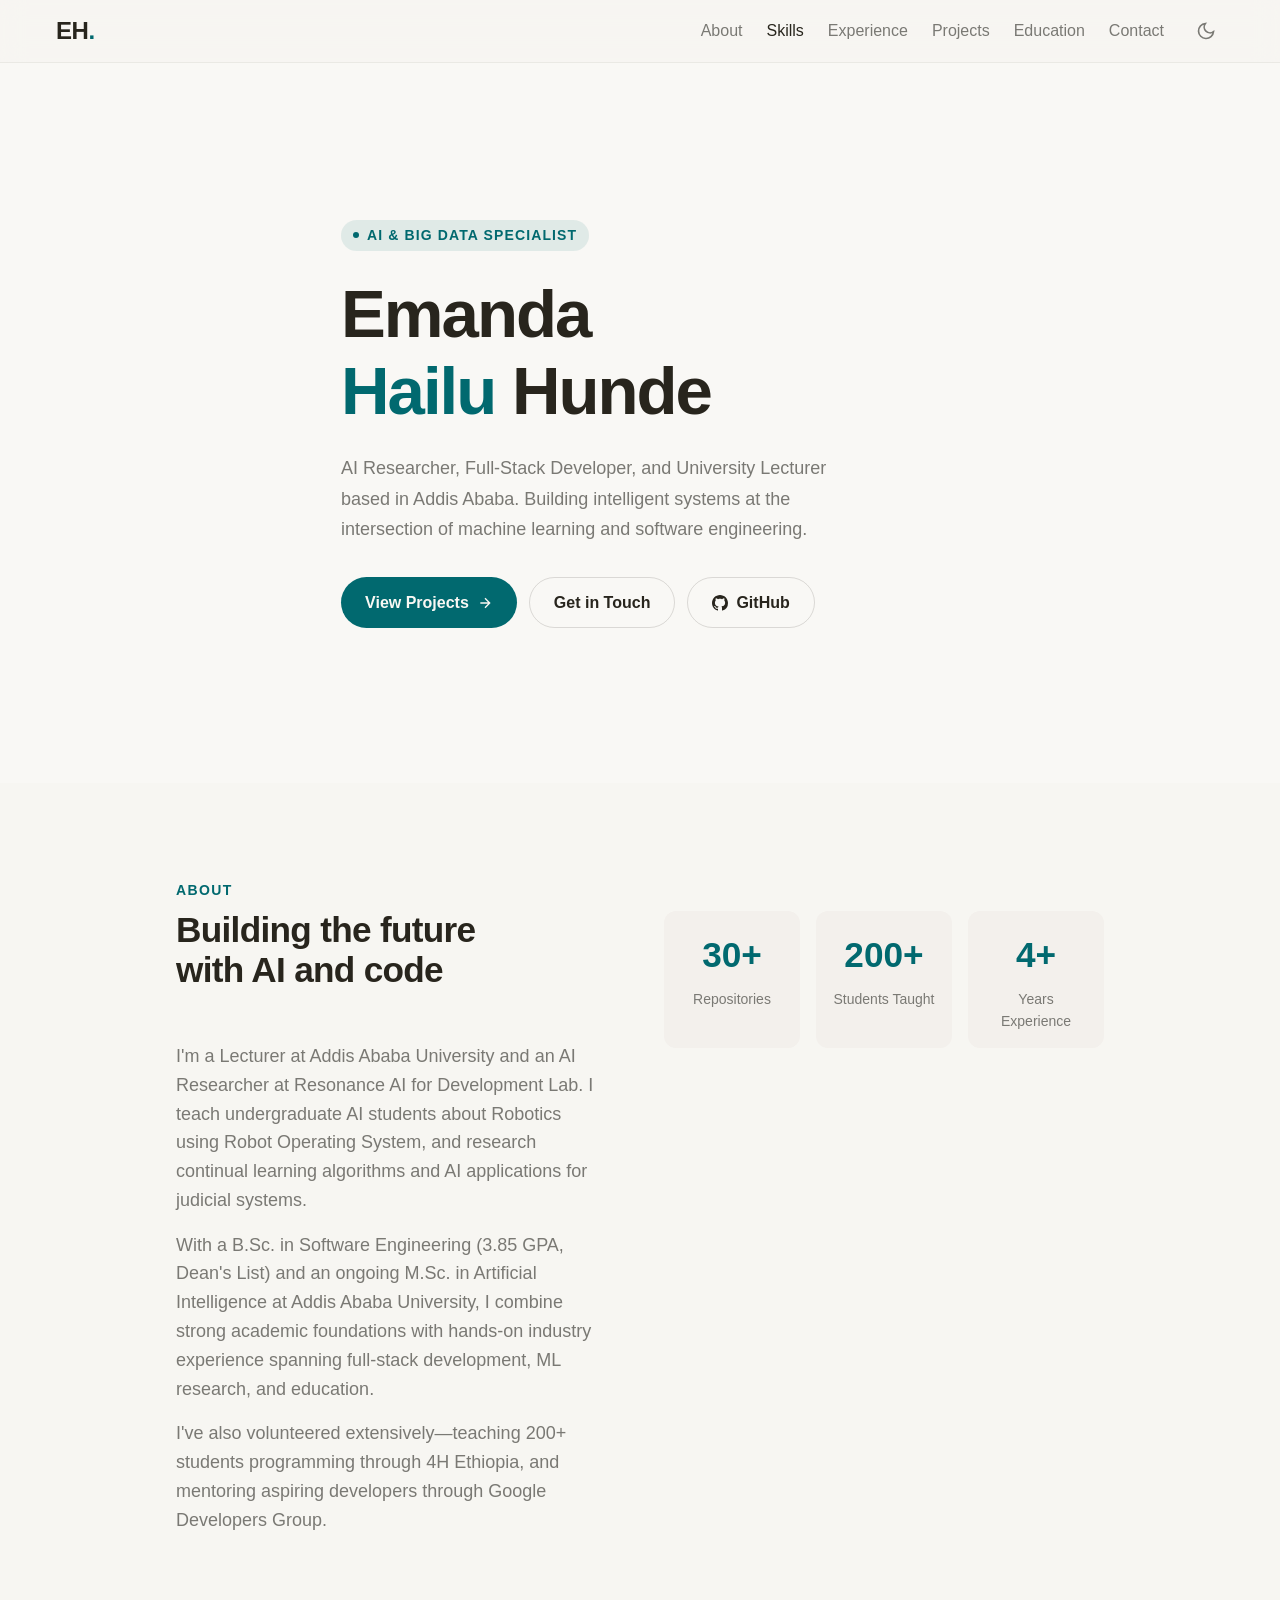
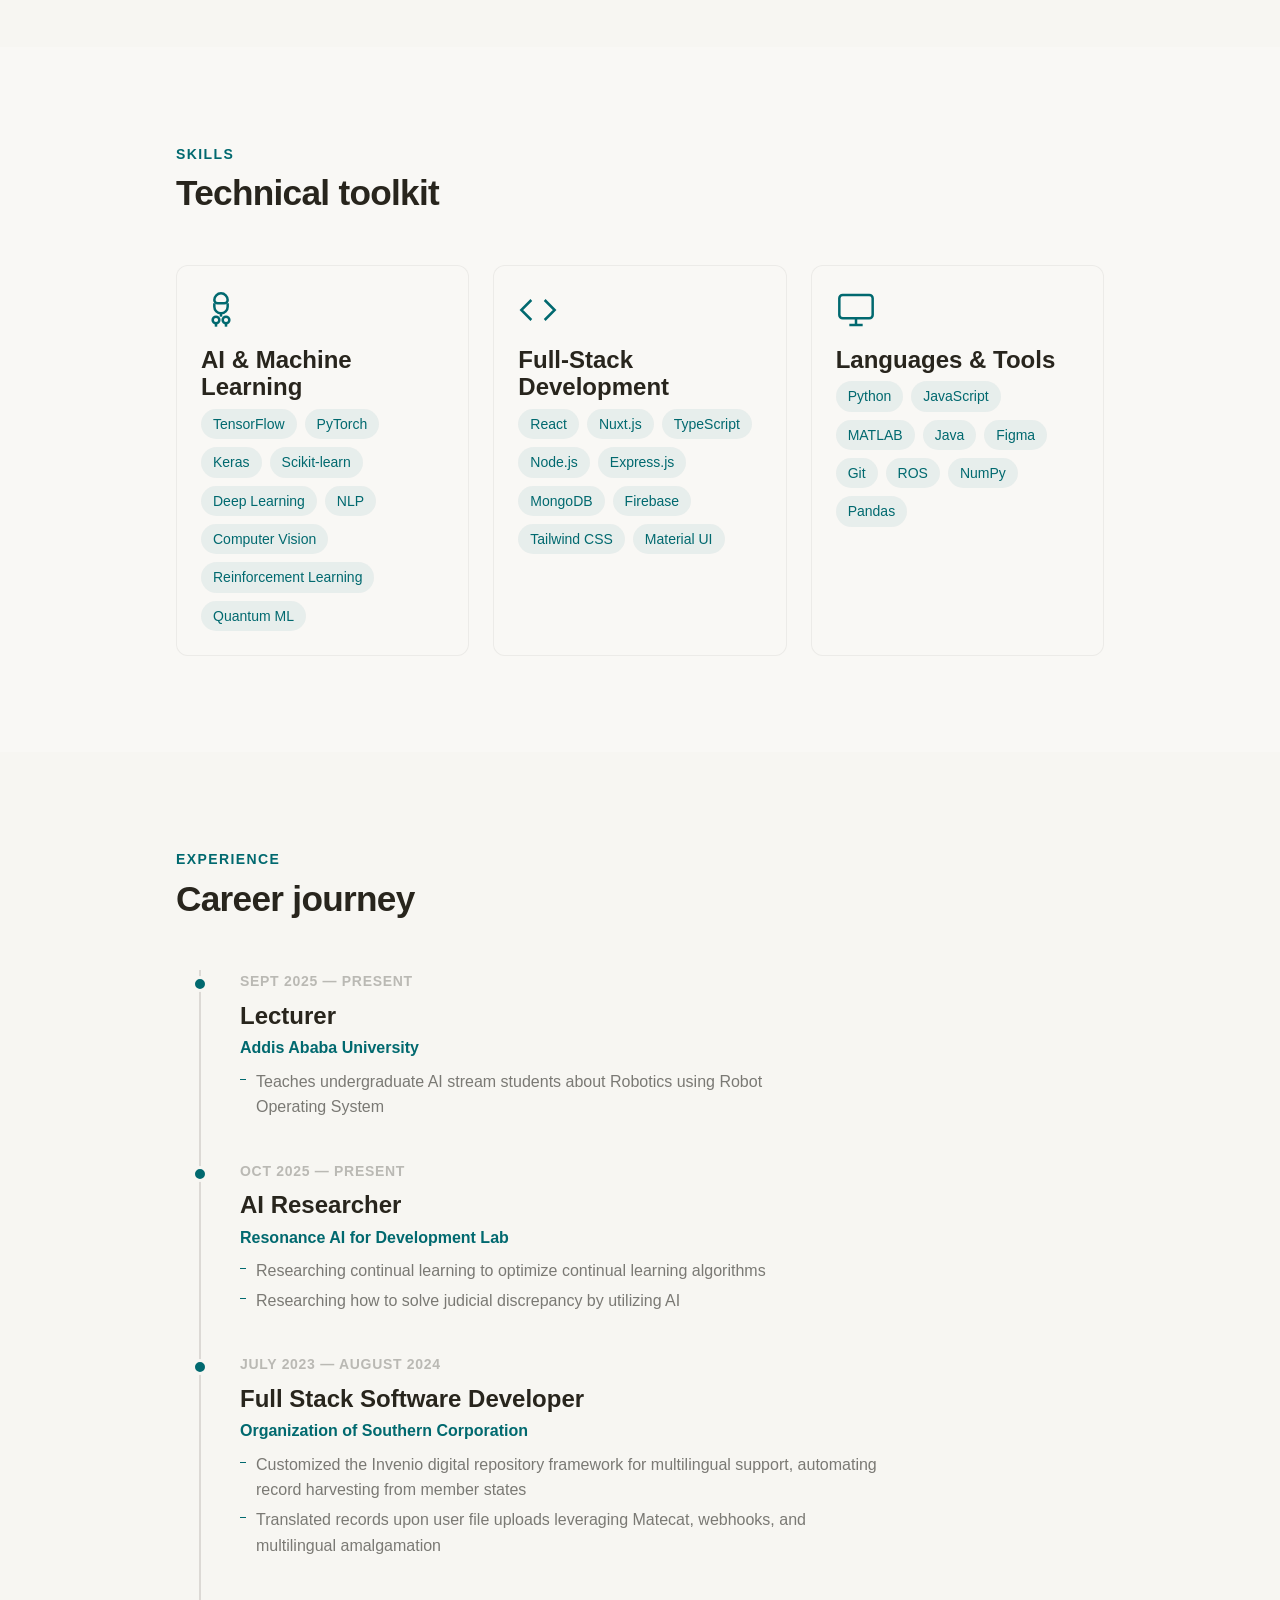
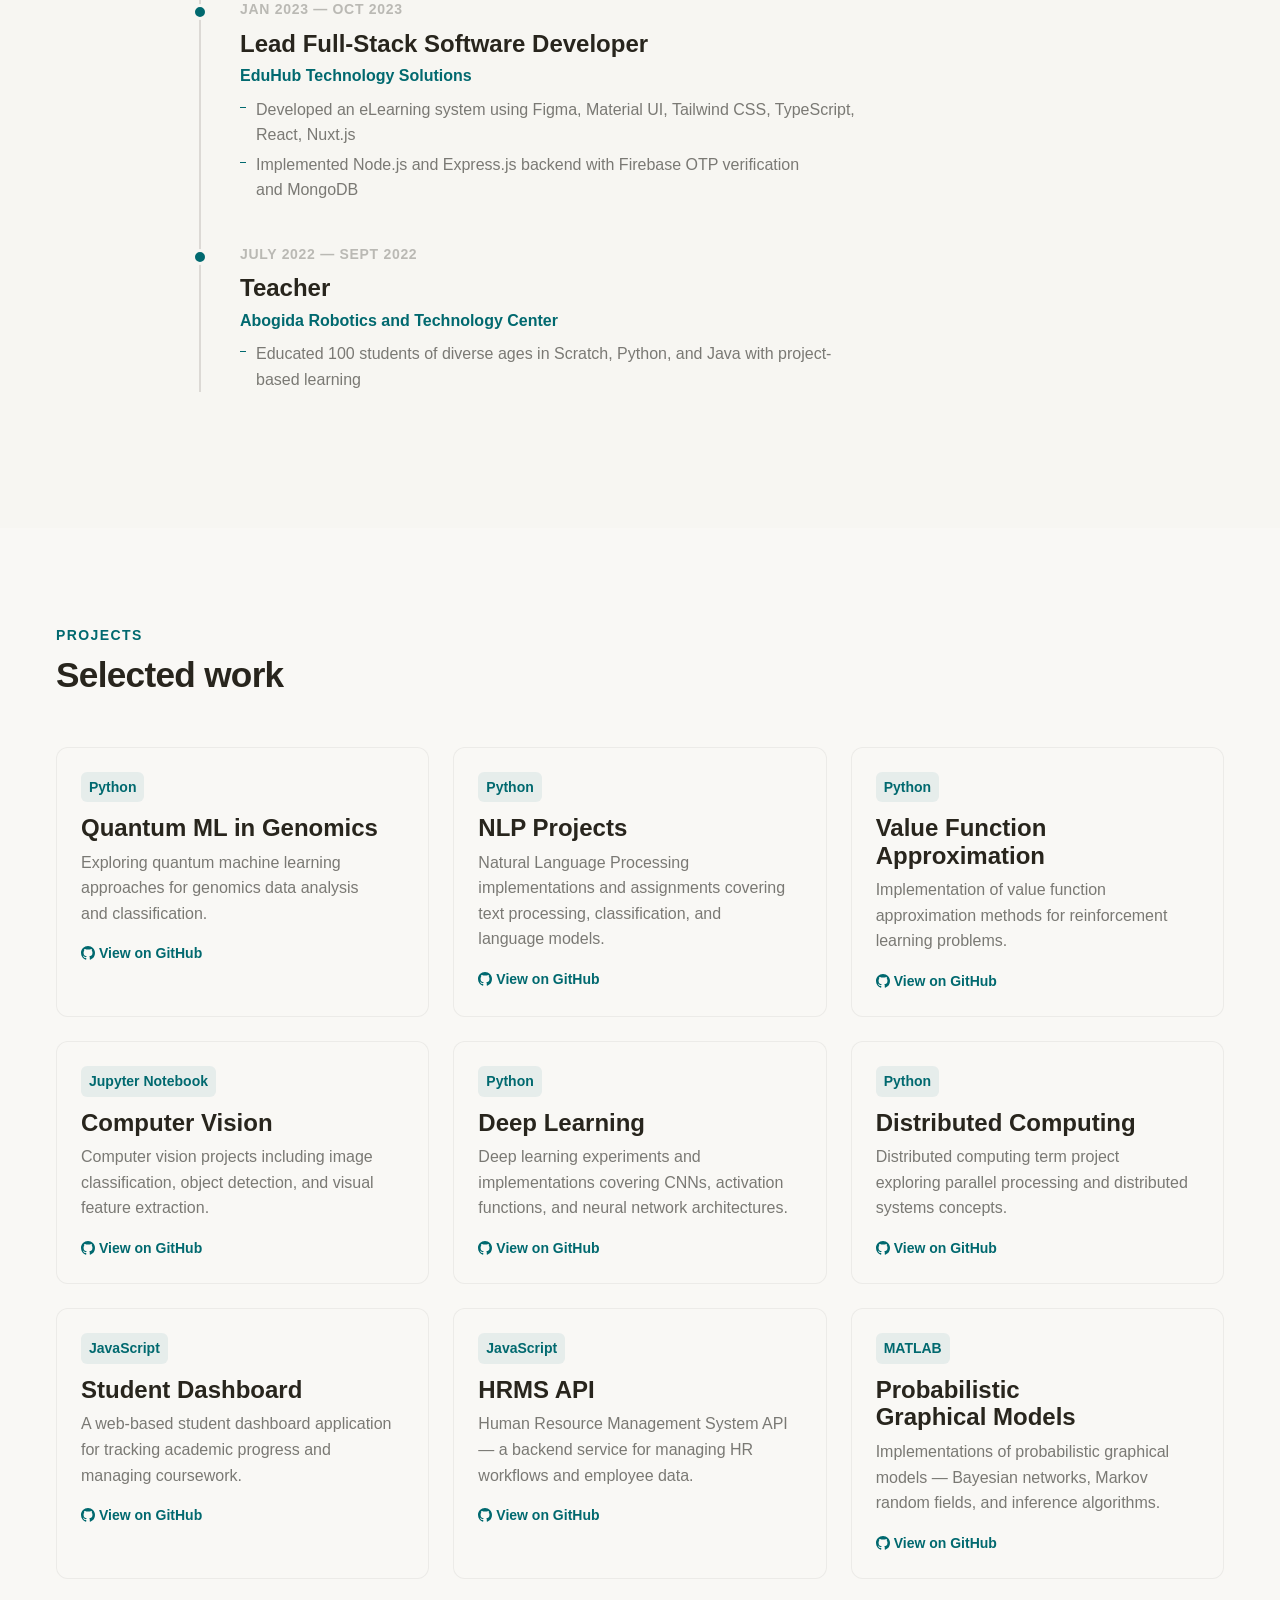
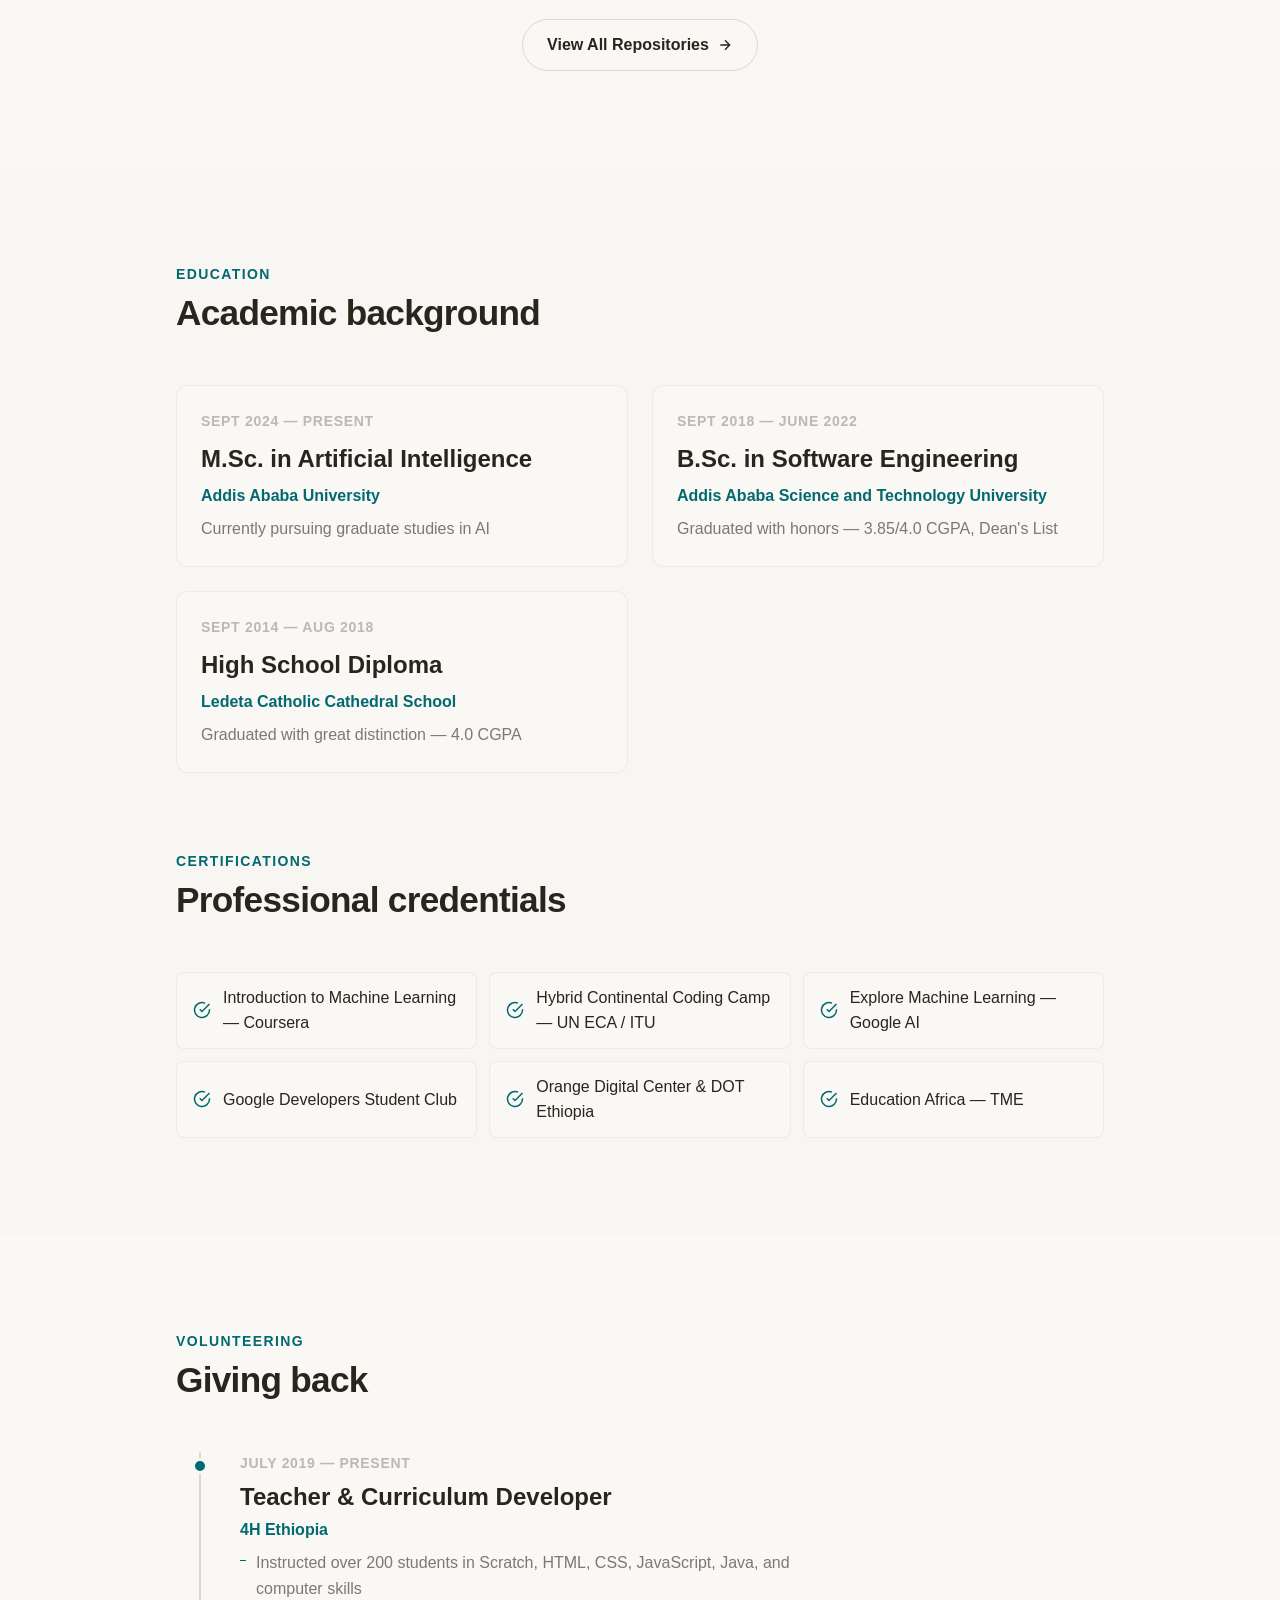
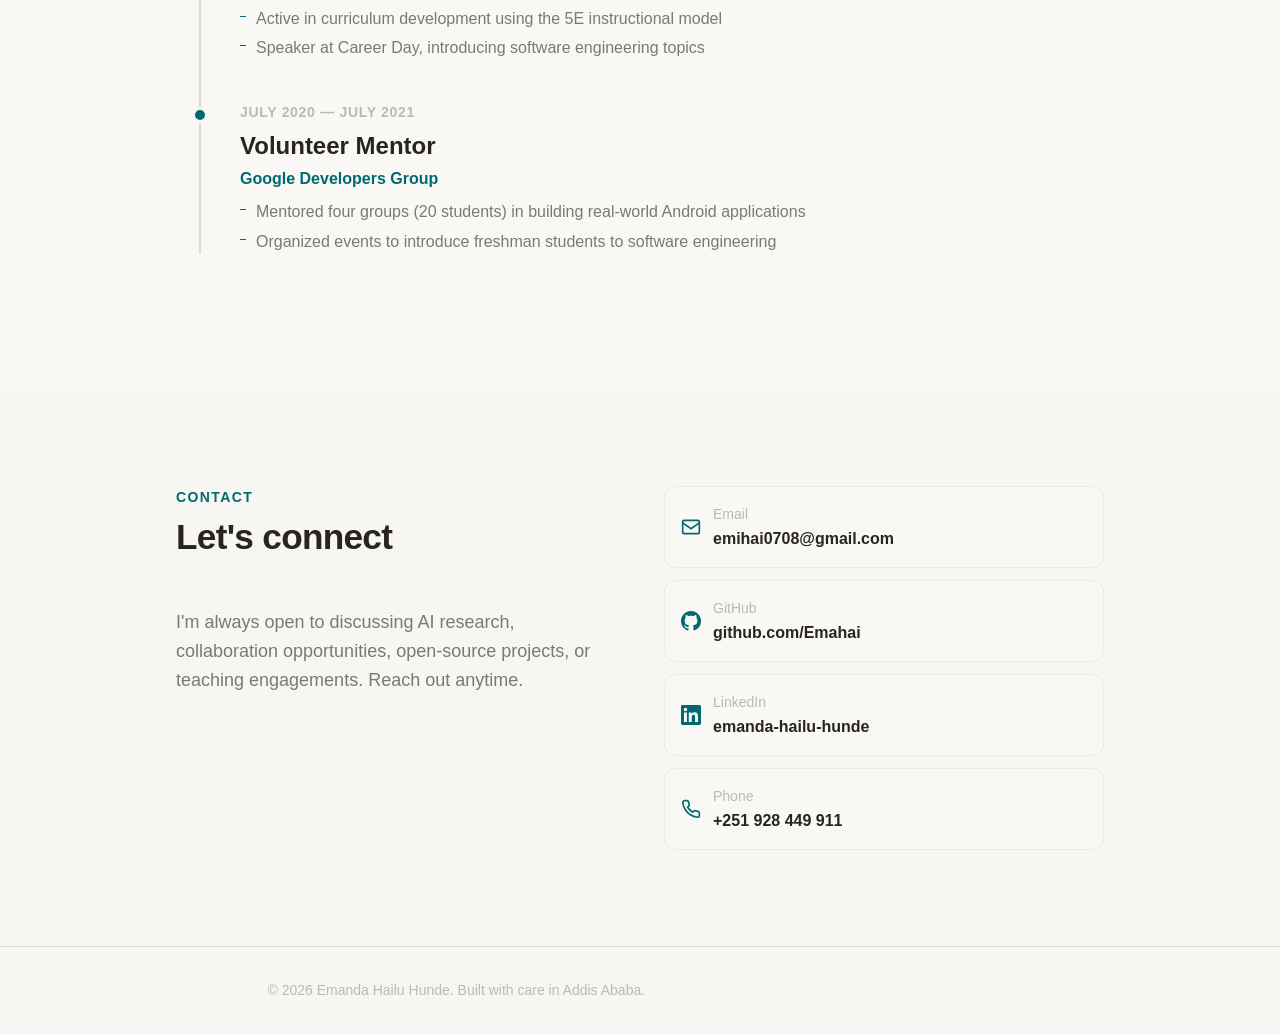
==== commit 0aaccd4c: "modified" ====
--- a/index.html
+++ b/index.html
@@ -1,491 +1,957 @@
 <!DOCTYPE html>
-<html lang="en" data-theme="dark">
+<html lang="en">
 <head>
-    
-<meta charset="UTF-8">
-<meta name="viewport" content="width=device-width, initial-scale=1.0">
-<meta name="description" content="Emanda Hailu Hunde — AI/ML Developer, Full-Stack Engineer, and MSc AI Researcher based in Addis Ababa. Building intelligent systems at the intersection of machine learning and software engineering.">
-<meta property="og:title" content="Emanda Hailu Hunde — AI/ML Developer">
-<meta property="og:description" content="AI/ML Developer, Full-Stack Engineer, and MSc AI Researcher based in Addis Ababa.">
-<meta property="og:image" content="hero-bg.png">
-<meta property="og:type" content="website">
-
-<title>Emanda Hailu Hunde — AI/ML Developer</title>
-
-<!-- Fonts: Cabinet Grotesk (display) + Satoshi (body) from Fontshare -->
-<link href="https://api.fontshare.com/v2/css?f[]=cabinet-grotesk@400,500,700,800&f[]=satoshi@300,400,500,700&display=swap" rel="stylesheet">
-
-<link rel="stylesheet" href="style.css">
+  <meta charset="UTF-8">
+  <meta name="viewport" content="width=device-width, initial-scale=1.0">
+  <meta name="description" content="Emanda Hailu Hunde — AI & Big Data Specialist, Full-Stack Developer, and Lecturer at Addis Ababa University. Portfolio showcasing projects in machine learning, deep learning, NLP, and web development.">
+  <meta property="og:title" content="Emanda Hailu — AI & Software Engineer">
+  <meta property="og:description" content="Portfolio of Emanda Hailu Hunde — AI researcher, full-stack developer, and university lecturer based in Addis Ababa, Ethiopia.">
+  <title>Emanda Hailu — AI & Software Engineer</title>
+
+  <link rel="preconnect" href="https://fonts.googleapis.com">
+  <link rel="preconnect" href="https://fonts.gstatic.com" crossorigin>
+  <link href="https://api.fontshare.com/v2/css?f[]=cabinet-grotesk@400,500,700,800&f[]=satoshi@300,400,500,700&display=swap" rel="stylesheet">
+
+  <style>
+    /* ===== DESIGN TOKENS ===== */
+    :root, [data-theme="light"] {
+      --font-display: 'Cabinet Grotesk', 'Arial', sans-serif;
+      --font-body: 'Satoshi', 'Helvetica Neue', sans-serif;
+
+      --text-xs:   clamp(0.75rem,  0.7rem  + 0.25vw, 0.875rem);
+      --text-sm:   clamp(0.875rem, 0.8rem  + 0.35vw, 1rem);
+      --text-base: clamp(1rem,     0.95rem + 0.25vw, 1.125rem);
+      --text-lg:   clamp(1.125rem, 1rem    + 0.75vw, 1.5rem);
+      --text-xl:   clamp(1.5rem,   1.2rem  + 1.25vw, 2.25rem);
+      --text-2xl:  clamp(2rem,     1.2rem  + 2.5vw,  3.5rem);
+      --text-3xl:  clamp(2.5rem,   1rem    + 4vw,    5rem);
+
+      --space-1:  0.25rem;
+      --space-2:  0.5rem;
+      --space-3:  0.75rem;
+      --space-4:  1rem;
+      --space-5:  1.25rem;
+      --space-6:  1.5rem;
+      --space-8:  2rem;
+      --space-10: 2.5rem;
+      --space-12: 3rem;
+      --space-16: 4rem;
+      --space-20: 5rem;
+      --space-24: 6rem;
+      --space-32: 8rem;
+
+      --color-bg:             #f7f6f2;
+      --color-surface:        #f9f8f5;
+      --color-surface-2:      #fbfbf9;
+      --color-surface-offset: #f3f0ec;
+      --color-surface-offset-2: #edeae5;
+      --color-surface-dynamic: #e6e4df;
+      --color-divider:        #dcd9d5;
+      --color-border:         #d4d1ca;
+      --color-text:           #28251d;
+      --color-text-muted:     #7a7974;
+      --color-text-faint:     #bab9b4;
+      --color-text-inverse:   #f9f8f4;
+      --color-primary:        #01696f;
+      --color-primary-hover:  #0c4e54;
+      --color-primary-active: #0f3638;
+      --color-primary-highlight: #cedcd8;
+
+      --radius-sm: 0.375rem;
+      --radius-md: 0.5rem;
+      --radius-lg: 0.75rem;
+      --radius-xl: 1rem;
+      --radius-full: 9999px;
+
+      --transition-interactive: 180ms cubic-bezier(0.16, 1, 0.3, 1);
+      --shadow-sm: 0 1px 2px oklch(0.2 0.01 80 / 0.06);
+      --shadow-md: 0 4px 12px oklch(0.2 0.01 80 / 0.08);
+      --shadow-lg: 0 12px 32px oklch(0.2 0.01 80 / 0.12);
+
+      --content-narrow: 640px;
+      --content-default: 960px;
+      --content-wide: 1200px;
+    }
+
+    [data-theme="dark"] {
+      --color-bg:             #171614;
+      --color-surface:        #1c1b19;
+      --color-surface-2:      #201f1d;
+      --color-surface-offset: #1d1c1a;
+      --color-surface-offset-2: #22211f;
+      --color-surface-dynamic: #2d2c2a;
+      --color-divider:        #262523;
+      --color-border:         #393836;
+      --color-text:           #cdccca;
+      --color-text-muted:     #797876;
+      --color-text-faint:     #5a5957;
+      --color-text-inverse:   #2b2a28;
+      --color-primary:        #4f98a3;
+      --color-primary-hover:  #227f8b;
+      --color-primary-active: #1a626b;
+      --color-primary-highlight: #313b3b;
+      --shadow-sm: 0 1px 2px oklch(0 0 0 / 0.2);
+      --shadow-md: 0 4px 12px oklch(0 0 0 / 0.3);
+      --shadow-lg: 0 12px 32px oklch(0 0 0 / 0.4);
+    }
+
+    @media (prefers-color-scheme: dark) {
+      :root:not([data-theme]) {
+        --color-bg:             #171614;
+        --color-surface:        #1c1b19;
+        --color-surface-2:      #201f1d;
+        --color-surface-offset: #1d1c1a;
+        --color-surface-offset-2: #22211f;
+        --color-surface-dynamic: #2d2c2a;
+        --color-divider:        #262523;
+        --color-border:         #393836;
+        --color-text:           #cdccca;
+        --color-text-muted:     #797876;
+        --color-text-faint:     #5a5957;
+        --color-text-inverse:   #2b2a28;
+        --color-primary:        #4f98a3;
+        --color-primary-hover:  #227f8b;
+        --color-primary-active: #1a626b;
+        --color-primary-highlight: #313b3b;
+        --shadow-sm: 0 1px 2px oklch(0 0 0 / 0.2);
+        --shadow-md: 0 4px 12px oklch(0 0 0 / 0.3);
+        --shadow-lg: 0 12px 32px oklch(0 0 0 / 0.4);
+      }
+    }
+
+    /* ===== BASE ===== */
+    *, *::before, *::after { box-sizing: border-box; margin: 0; padding: 0; }
+    html {
+      -webkit-font-smoothing: antialiased;
+      -moz-osx-font-smoothing: grayscale;
+      text-rendering: optimizeLegibility;
+      scroll-behavior: smooth;
+      scroll-padding-top: var(--space-16);
+    }
+    body {
+      min-height: 100dvh;
+      line-height: 1.6;
+      font-family: var(--font-body);
+      font-size: var(--text-base);
+      color: var(--color-text);
+      background-color: var(--color-bg);
+    }
+    img, picture, video, canvas, svg { display: block; max-width: 100%; height: auto; }
+    h1, h2, h3, h4 { text-wrap: balance; line-height: 1.15; font-family: var(--font-display); }
+    p, li, figcaption { text-wrap: pretty; max-width: 72ch; }
+    ::selection { background: oklch(from var(--color-primary) l c h / 0.25); color: var(--color-text); }
+    :focus-visible { outline: 2px solid var(--color-primary); outline-offset: 3px; border-radius: var(--radius-sm); }
+    @media (prefers-reduced-motion: reduce) {
+      *, *::before, *::after { animation-duration: 0.01ms !important; transition-duration: 0.01ms !important; scroll-behavior: auto !important; }
+    }
+    button { cursor: pointer; background: none; border: none; font: inherit; color: inherit; }
+    a { color: var(--color-primary); text-decoration: none; }
+    a:hover { color: var(--color-primary-hover); }
+    a, button, [role="button"] {
+      transition: color var(--transition-interactive), background var(--transition-interactive), border-color var(--transition-interactive), box-shadow var(--transition-interactive);
+    }
+    .sr-only { position: absolute; width: 1px; height: 1px; padding: 0; margin: -1px; overflow: hidden; clip: rect(0,0,0,0); white-space: nowrap; border-width: 0; }
+
+    /* ===== LAYOUT ===== */
+    .container { max-width: var(--content-wide); margin-inline: auto; padding-inline: var(--space-4); }
+    .container--narrow { max-width: var(--content-default); margin-inline: auto; padding-inline: var(--space-4); }
+
+    /* ===== SKIP LINK ===== */
+    .skip-link { position: absolute; top: -100%; left: var(--space-4); background: var(--color-primary); color: var(--color-text-inverse); padding: var(--space-2) var(--space-4); border-radius: var(--radius-sm); z-index: 100; font-size: var(--text-sm); }
+    .skip-link:focus { top: var(--space-2); }
+
+    /* ===== HEADER ===== */
+    .header {
+      position: sticky; top: 0; z-index: 50;
+      background: oklch(from var(--color-bg) l c h / 0.9);
+      backdrop-filter: blur(12px);
+      -webkit-backdrop-filter: blur(12px);
+      border-bottom: 1px solid oklch(from var(--color-text) l c h / 0.06);
+      transition: transform 0.3s cubic-bezier(0.16,1,0.3,1), box-shadow 0.3s cubic-bezier(0.16,1,0.3,1);
+    }
+    .header__inner {
+      display: flex; align-items: center; justify-content: space-between;
+      padding-block: var(--space-3);
+      max-width: var(--content-wide); margin-inline: auto; padding-inline: var(--space-4);
+    }
+    .header__logo {
+      font-family: var(--font-display); font-weight: 800; font-size: var(--text-lg);
+      color: var(--color-text); text-decoration: none; letter-spacing: -0.02em;
+    }
+    .header__logo span { color: var(--color-primary); }
+    .header__nav { display: flex; gap: var(--space-6); align-items: center; }
+    .header__nav a {
+      font-size: var(--text-sm); color: var(--color-text-muted); text-decoration: none; font-weight: 500;
+      position: relative;
+    }
+    .header__nav a:hover, .header__nav a.active { color: var(--color-text); }
+    .header__nav a::after {
+      content: ''; position: absolute; bottom: -2px; left: 0; width: 0; height: 2px;
+      background: var(--color-primary); transition: width var(--transition-interactive);
+    }
+    .header__nav a:hover::after { width: 100%; }
+
+    .theme-toggle {
+      width: 36px; height: 36px; display: flex; align-items: center; justify-content: center;
+      border-radius: var(--radius-full); color: var(--color-text-muted);
+    }
+    .theme-toggle:hover { color: var(--color-text); background: var(--color-surface-offset); }
+
+    /* Mobile nav */
+    .mobile-toggle { display: none; width: 36px; height: 36px; align-items: center; justify-content: center; }
+    @media (max-width: 768px) {
+      .header__nav { display: none; position: absolute; top: 100%; left: 0; right: 0; flex-direction: column; background: var(--color-bg); padding: var(--space-4); gap: var(--space-4); border-bottom: 1px solid var(--color-divider); }
+      .header__nav.open { display: flex; }
+      .mobile-toggle { display: flex; }
+    }
+
+    /* ===== HERO ===== */
+    .hero {
+      position: relative; min-height: 80vh;
+      display: flex; align-items: center;
+      overflow: hidden;
+      background: var(--color-surface);
+    }
+    .hero__bg {
+      position: absolute; inset: 0;
+      background-image: url('https://user-gen-media-assets.s3.amazonaws.com/seedream_images/9fe49b7b-4999-4a85-a324-4854a6769df8.png');
+      background-size: cover; background-position: center;
+      opacity: 0.12;
+    }
+    [data-theme="dark"] .hero__bg,
+    :root:not([data-theme]) .hero__bg { opacity: 0.2; }
+    @media (prefers-color-scheme: dark) {
+      :root:not([data-theme]) .hero__bg { opacity: 0.2; }
+    }
+    .hero__content {
+      position: relative; z-index: 1;
+      max-width: var(--content-wide); margin-inline: auto; padding-inline: var(--space-4);
+      padding-block: clamp(var(--space-16), 10vw, var(--space-32));
+    }
+    .hero__label {
+      display: inline-flex; align-items: center; gap: var(--space-2);
+      padding: var(--space-1) var(--space-3);
+      background: oklch(from var(--color-primary) l c h / 0.1);
+      color: var(--color-primary);
+      border-radius: var(--radius-full);
+      font-size: var(--text-xs); font-weight: 600;
+      text-transform: uppercase; letter-spacing: 0.08em;
+      margin-bottom: var(--space-6);
+    }
+    .hero__label span { width: 6px; height: 6px; border-radius: var(--radius-full); background: var(--color-primary); }
+    .hero__title {
+      font-size: var(--text-3xl); font-weight: 800;
+      letter-spacing: -0.03em; margin-bottom: var(--space-6);
+      max-width: 16ch;
+    }
+    .hero__title em {
+      font-style: normal;
+      color: var(--color-primary);
+    }
+    .hero__desc {
+      font-size: var(--text-base); color: var(--color-text-muted);
+      max-width: 52ch; margin-bottom: var(--space-8); line-height: 1.7;
+    }
+    .hero__actions { display: flex; gap: var(--space-3); flex-wrap: wrap; }
+    .btn {
+      display: inline-flex; align-items: center; gap: var(--space-2);
+      padding: var(--space-3) var(--space-6);
+      border-radius: var(--radius-full); font-size: var(--text-sm); font-weight: 600;
+      text-decoration: none; cursor: pointer;
+    }
+    .btn--primary {
+      background: var(--color-primary); color: var(--color-text-inverse);
+    }
+    .btn--primary:hover { background: var(--color-primary-hover); color: var(--color-text-inverse); }
+    .btn--secondary {
+      background: transparent; color: var(--color-text);
+      border: 1px solid oklch(from var(--color-text) l c h / 0.15);
+    }
+    .btn--secondary:hover { border-color: var(--color-primary); color: var(--color-primary); }
+    .btn svg { width: 16px; height: 16px; }
+
+    /* ===== SECTION ===== */
+    .section {
+      padding-block: clamp(var(--space-12), 8vw, var(--space-24));
+    }
+    .section--alt { background: var(--color-surface); }
+    .section__header {
+      margin-bottom: clamp(var(--space-8), 4vw, var(--space-16));
+    }
+    .section__label {
+      font-size: var(--text-xs); font-weight: 600; text-transform: uppercase;
+      letter-spacing: 0.1em; color: var(--color-primary); margin-bottom: var(--space-2);
+    }
+    .section__title {
+      font-size: var(--text-xl); font-weight: 700; letter-spacing: -0.02em;
+    }
+
+    /* ===== ABOUT ===== */
+    .about-grid {
+      display: grid; grid-template-columns: 1fr 1fr; gap: var(--space-12); align-items: start;
+    }
+    @media (max-width: 768px) { .about-grid { grid-template-columns: 1fr; gap: var(--space-8); } }
+    .about__text p { color: var(--color-text-muted); margin-bottom: var(--space-4); }
+    .stats-row {
+      display: grid; grid-template-columns: repeat(3, 1fr); gap: var(--space-4);
+      margin-top: var(--space-8);
+    }
+    .stat { text-align: center; padding: var(--space-4); background: var(--color-surface-offset); border-radius: var(--radius-lg); }
+    .stat__number { font-family: var(--font-display); font-size: var(--text-xl); font-weight: 800; color: var(--color-primary); }
+    .stat__label { font-size: var(--text-xs); color: var(--color-text-muted); margin-top: var(--space-1); }
+    @media (max-width: 480px) { .stats-row { grid-template-columns: 1fr; } }
+
+    /* ===== SKILLS ===== */
+    .skills-grid {
+      display: grid; grid-template-columns: repeat(auto-fill, minmax(min(280px, 100%), 1fr)); gap: var(--space-6);
+    }
+    .skill-card {
+      padding: var(--space-6); background: var(--color-surface);
+      border: 1px solid oklch(from var(--color-text) l c h / 0.06);
+      border-radius: var(--radius-lg);
+      transition: box-shadow var(--transition-interactive), border-color var(--transition-interactive);
+    }
+    .skill-card:hover { box-shadow: var(--shadow-md); border-color: oklch(from var(--color-primary) l c h / 0.2); }
+    .skill-card__icon {
+      width: 40px; height: 40px; margin-bottom: var(--space-4);
+      color: var(--color-primary);
+    }
+    .skill-card__title { font-family: var(--font-display); font-size: var(--text-lg); font-weight: 700; margin-bottom: var(--space-2); }
+    .skill-card__items { display: flex; flex-wrap: wrap; gap: var(--space-2); }
+    .skill-tag {
+      padding: var(--space-1) var(--space-3);
+      background: oklch(from var(--color-primary) l c h / 0.07);
+      color: var(--color-primary);
+      border-radius: var(--radius-full);
+      font-size: var(--text-xs); font-weight: 500;
+    }
+
+    /* ===== EXPERIENCE ===== */
+    .timeline { position: relative; }
+    .timeline::before {
+      content: ''; position: absolute; left: 23px; top: 0; bottom: 0; width: 2px;
+      background: var(--color-divider);
+    }
+    @media (max-width: 768px) { .timeline::before { left: 15px; } }
+    .timeline__item {
+      position: relative; padding-left: var(--space-16); margin-bottom: var(--space-10);
+    }
+    @media (max-width: 768px) { .timeline__item { padding-left: var(--space-10); } }
+    .timeline__dot {
+      position: absolute; left: 16px; top: 6px; width: 16px; height: 16px;
+      border-radius: var(--radius-full); background: var(--color-primary);
+      border: 3px solid var(--color-bg);
+    }
+    @media (max-width: 768px) { .timeline__dot { left: 8px; width: 16px; height: 16px; } }
+    .timeline__date { font-size: var(--text-xs); color: var(--color-text-faint); font-weight: 600; text-transform: uppercase; letter-spacing: 0.05em; margin-bottom: var(--space-1); }
+    .timeline__role { font-family: var(--font-display); font-size: var(--text-lg); font-weight: 700; }
+    .timeline__company { font-size: var(--text-sm); color: var(--color-primary); font-weight: 600; margin-bottom: var(--space-2); }
+    .timeline__desc { font-size: var(--text-sm); color: var(--color-text-muted); }
+    .timeline__desc ul { list-style: none; padding: 0; }
+    .timeline__desc li { position: relative; padding-left: var(--space-4); margin-bottom: var(--space-1); }
+    .timeline__desc li::before { content: ''; position: absolute; left: 0; top: 10px; width: 6px; height: 1px; background: var(--color-primary); }
+
+    /* ===== PROJECTS ===== */
+    .projects-grid {
+      display: grid; grid-template-columns: repeat(auto-fill, minmax(min(320px, 100%), 1fr)); gap: var(--space-6);
+    }
+    .project-card {
+      background: var(--color-surface); border: 1px solid oklch(from var(--color-text) l c h / 0.06);
+      border-radius: var(--radius-lg); overflow: hidden;
+      transition: box-shadow var(--transition-interactive), transform 0.3s cubic-bezier(0.16,1,0.3,1);
+    }
+    .project-card:hover { box-shadow: var(--shadow-lg); transform: translateY(-2px); }
+    .project-card__body { padding: var(--space-6); }
+    .project-card__lang {
+      display: inline-block; padding: var(--space-1) var(--space-2);
+      font-size: var(--text-xs); font-weight: 600; border-radius: var(--radius-sm);
+      background: oklch(from var(--color-primary) l c h / 0.08); color: var(--color-primary);
+      margin-bottom: var(--space-3);
+    }
+    .project-card__title { font-family: var(--font-display); font-size: var(--text-lg); font-weight: 700; margin-bottom: var(--space-2); }
+    .project-card__title a { color: var(--color-text); text-decoration: none; }
+    .project-card__title a:hover { color: var(--color-primary); }
+    .project-card__desc { font-size: var(--text-sm); color: var(--color-text-muted); margin-bottom: var(--space-4); }
+    .project-card__footer { display: flex; align-items: center; gap: var(--space-3); }
+    .project-card__link {
+      display: inline-flex; align-items: center; gap: var(--space-1);
+      font-size: var(--text-xs); color: var(--color-primary); font-weight: 600; text-decoration: none;
+    }
+    .project-card__link:hover { color: var(--color-primary-hover); }
+    .project-card__link svg { width: 14px; height: 14px; }
+
+    /* ===== EDUCATION ===== */
+    .edu-grid {
+      display: grid; grid-template-columns: repeat(auto-fill, minmax(min(300px, 100%), 1fr)); gap: var(--space-6);
+    }
+    .edu-card {
+      padding: var(--space-6);
+      background: var(--color-surface); border: 1px solid oklch(from var(--color-text) l c h / 0.06);
+      border-radius: var(--radius-lg);
+    }
+    .edu-card__period { font-size: var(--text-xs); color: var(--color-text-faint); font-weight: 600; text-transform: uppercase; letter-spacing: 0.05em; margin-bottom: var(--space-2); }
+    .edu-card__degree { font-family: var(--font-display); font-size: var(--text-lg); font-weight: 700; margin-bottom: var(--space-1); }
+    .edu-card__school { font-size: var(--text-sm); color: var(--color-primary); font-weight: 600; margin-bottom: var(--space-2); }
+    .edu-card__detail { font-size: var(--text-sm); color: var(--color-text-muted); }
+
+    /* ===== CERTIFICATIONS ===== */
+    .certs-list { display: grid; grid-template-columns: repeat(auto-fill, minmax(min(280px, 100%), 1fr)); gap: var(--space-3); }
+    .cert-item {
+      display: flex; align-items: center; gap: var(--space-3);
+      padding: var(--space-3) var(--space-4);
+      background: var(--color-surface); border: 1px solid oklch(from var(--color-text) l c h / 0.06);
+      border-radius: var(--radius-md);
+      font-size: var(--text-sm);
+    }
+    .cert-item svg { flex-shrink: 0; width: 18px; height: 18px; color: var(--color-primary); }
+
+    /* ===== CONTACT ===== */
+    .contact-grid {
+      display: grid; grid-template-columns: 1fr 1fr; gap: var(--space-12); align-items: start;
+    }
+    @media (max-width: 768px) { .contact-grid { grid-template-columns: 1fr; gap: var(--space-8); } }
+    .contact__text { font-size: var(--text-base); color: var(--color-text-muted); margin-bottom: var(--space-6); max-width: 45ch; }
+    .contact-links { display: flex; flex-direction: column; gap: var(--space-3); }
+    .contact-link {
+      display: flex; align-items: center; gap: var(--space-3);
+      padding: var(--space-4);
+      background: var(--color-surface); border: 1px solid oklch(from var(--color-text) l c h / 0.06);
+      border-radius: var(--radius-lg);
+      text-decoration: none; color: var(--color-text);
+      transition: border-color var(--transition-interactive), box-shadow var(--transition-interactive);
+    }
+    .contact-link:hover { border-color: var(--color-primary); box-shadow: var(--shadow-sm); color: var(--color-text); }
+    .contact-link svg { width: 20px; height: 20px; color: var(--color-primary); flex-shrink: 0; }
+    .contact-link__label { font-size: var(--text-xs); color: var(--color-text-faint); }
+    .contact-link__value { font-size: var(--text-sm); font-weight: 600; }
+
+    /* ===== FOOTER ===== */
+    .footer {
+      padding-block: var(--space-8);
+      border-top: 1px solid var(--color-divider);
+      text-align: center;
+      font-size: var(--text-xs); color: var(--color-text-faint);
+    }
+    .footer a { color: var(--color-primary); }
+
+    /* ===== SCROLL ANIMATIONS ===== */
+    .fade-in { opacity: 1; }
+    @supports (animation-timeline: scroll()) {
+      .fade-in { opacity: 0; animation: reveal-fade linear both; animation-timeline: view(); animation-range: entry 0% entry 100%; }
+    }
+    @keyframes reveal-fade { to { opacity: 1; } }
+  </style>
 </head>
 <body>
-
-<!-- HEADER -->
-<header class="header" id="header">
-  <div class="header-inner">
-    <a href="index.html" class="logo" aria-label="Emanda Hailu home">
-      <svg width="36" height="36" viewBox="0 0 36 36" fill="none" aria-hidden="true" xmlns="http://www.w3.org/2000/svg">
-        <rect width="36" height="36" rx="8" fill="var(--color-primary)"/>
-        <text x="18" y="25" text-anchor="middle" font-family="'Cabinet Grotesk', sans-serif" font-size="18" font-weight="800" fill="white">E</text>
-      </svg>
-      <span class="logo-text">Emanda Hailu</span>
-    </a>
-    <nav class="nav" aria-label="Primary navigation">
-      <a href="#about" class="nav-link">About</a>
-      <a href="#skills" class="nav-link">Skills</a>
-      <a href="#experience" class="nav-link">Experience</a>
-      <a href="#education" class="nav-link">Education</a>
-      <a href="projects.html" class="nav-link">Projects</a>
-      <a href="#contact" class="nav-cta">Contact</a>
-    </nav>
-    <div class="header-actions">
-      <button data-theme-toggle aria-label="Switch to light mode" class="theme-toggle">
-        <svg width="20" height="20" viewBox="0 0 24 24" fill="none" stroke="currentColor" stroke-width="2"><path d="M21 12.79A9 9 0 1 1 11.21 3 7 7 0 0 0 21 12.79z"/></svg>
+  <a href="#main" class="skip-link">Skip to content</a>
+
+  <!-- HEADER -->
+  <header class="header" role="banner">
+    <div class="header__inner">
+      <a href="#" class="header__logo">EH<span>.</span></a>
+      <button class="mobile-toggle" aria-label="Toggle navigation" onclick="document.querySelector('.header__nav').classList.toggle('open')">
+        <svg width="20" height="20" viewBox="0 0 24 24" fill="none" stroke="currentColor" stroke-width="2"><path d="M3 12h18M3 6h18M3 18h18"/></svg>
       </button>
-      <button class="nav-hamburger" id="hamburger" aria-label="Open menu" aria-expanded="false">
-        <svg width="24" height="24" viewBox="0 0 24 24" fill="none" stroke="currentColor" stroke-width="2">
-          <line x1="3" y1="6" x2="21" y2="6"/><line x1="3" y1="12" x2="21" y2="12"/><line x1="3" y1="18" x2="21" y2="18"/>
-        </svg>
-      </button>
+      <nav class="header__nav" role="navigation" aria-label="Main">
+        <a href="#about">About</a>
+        <a href="#skills">Skills</a>
+        <a href="#experience">Experience</a>
+        <a href="#projects">Projects</a>
+        <a href="#education">Education</a>
+        <a href="#contact">Contact</a>
+        <button class="theme-toggle" data-theme-toggle aria-label="Switch to dark mode">
+          <svg width="20" height="20" viewBox="0 0 24 24" fill="none" stroke="currentColor" stroke-width="2"><path d="M21 12.79A9 9 0 1 1 11.21 3 7 7 0 0 0 21 12.79z"/></svg>
+        </button>
+      </nav>
     </div>
-  </div>
-  <nav class="mobile-nav" id="mobile-nav" aria-label="Mobile navigation" hidden>
-    <a href="#about" class="mobile-nav-link">About</a>
-    <a href="#skills" class="mobile-nav-link">Skills</a>
-    <a href="#experience" class="mobile-nav-link">Experience</a>
-    <a href="#education" class="mobile-nav-link">Education</a>
-    <a href="projects.html" class="mobile-nav-link">Projects</a>
-    <a href="#contact" class="mobile-nav-link">Contact</a>
-  </nav>
-</header>
-
-<!-- HERO -->
-<section class="hero" id="hero">
-  <div class="hero-bg" aria-hidden="true">
-    <img src="hero-bg.png" alt="" class="hero-img">
-    <div class="hero-overlay"></div>
-  </div>
-  <div class="hero-content">
-    <div class="hero-badge">MSc Artificial Intelligence · Addis Ababa University</div>
-    <h1 class="hero-heading">Emanda<br>Hailu Hunde</h1>
-    <p class="hero-sub">AI/ML Developer &amp; Full-Stack Engineer building intelligent systems at the frontier of machine learning, robotics, and software engineering.</p>
-    <div class="hero-actions">
-      <a href="projects.html" class="btn btn-primary">View Projects</a>
-      <a href="https://github.com/Emahai" target="_blank" rel="noopener noreferrer" class="btn btn-ghost">
-        <svg width="18" height="18" viewBox="0 0 24 24" fill="currentColor" aria-hidden="true"><path d="M12 2C6.477 2 2 6.484 2 12.017c0 4.425 2.865 8.18 6.839 9.504.5.092.682-.217.682-.483 0-.237-.008-.868-.013-1.703-2.782.605-3.369-1.343-3.369-1.343-.454-1.158-1.11-1.466-1.11-1.466-.908-.62.069-.608.069-.608 1.003.07 1.531 1.032 1.531 1.032.892 1.53 2.341 1.088 2.91.832.092-.647.35-1.088.636-1.338-2.22-.253-4.555-1.113-4.555-4.951 0-1.093.39-1.988 1.029-2.688-.103-.253-.446-1.272.098-2.65 0 0 .84-.27 2.75 1.026A9.564 9.564 0 0 1 12 6.844a9.59 9.59 0 0 1 2.504.337c1.909-1.296 2.747-1.027 2.747-1.027.546 1.379.202 2.398.1 2.651.64.7 1.028 1.595 1.028 2.688 0 3.848-2.339 4.695-4.566 4.943.359.309.678.92.678 1.855 0 1.338-.012 2.419-.012 2.747 0 .268.18.58.688.482A10.02 10.02 0 0 0 22 12.017C22 6.484 17.522 2 12 2z"/></svg>
-        GitHub
-      </a>
+  </header>
+
+  <main id="main">
+    <!-- HERO -->
+    <section class="hero">
+      <div class="hero__bg"></div>
+      <div class="hero__content">
+        <div class="hero__label"><span></span> AI & Big Data Specialist</div>
+        <h1 class="hero__title">Emanda <em>Hailu</em> Hunde</h1>
+        <p class="hero__desc">AI Researcher, Full-Stack Developer, and University Lecturer based in Addis Ababa. Building intelligent systems at the intersection of machine learning and software engineering.</p>
+        <div class="hero__actions">
+          <a href="#projects" class="btn btn--primary">
+            View Projects
+            <svg viewBox="0 0 24 24" fill="none" stroke="currentColor" stroke-width="2"><path d="M5 12h14M12 5l7 7-7 7"/></svg>
+          </a>
+          <a href="#contact" class="btn btn--secondary">Get in Touch</a>
+          <a href="https://github.com/Emahai" target="_blank" rel="noopener noreferrer" class="btn btn--secondary">
+            <svg viewBox="0 0 24 24" fill="currentColor" width="16" height="16"><path d="M12 0C5.37 0 0 5.37 0 12c0 5.31 3.435 9.795 8.205 11.385.6.105.825-.255.825-.57 0-.285-.015-1.23-.015-2.235-3.015.555-3.795-.735-4.035-1.41-.135-.345-.72-1.41-1.23-1.695-.42-.225-1.02-.78-.015-.795.945-.015 1.62.87 1.845 1.23 1.08 1.815 2.805 1.305 3.495.99.105-.78.42-1.305.765-1.605-2.67-.3-5.46-1.335-5.46-5.925 0-1.305.465-2.385 1.23-3.225-.12-.3-.54-1.53.12-3.18 0 0 1.005-.315 3.3 1.23.96-.27 1.98-.405 3-.405s2.04.135 3 .405c2.295-1.56 3.3-1.23 3.3-1.23.66 1.65.24 2.88.12 3.18.765.84 1.23 1.905 1.23 3.225 0 4.605-2.805 5.625-5.475 5.925.435.375.81 1.095.81 2.22 0 1.605-.015 2.895-.015 3.3 0 .315.225.69.825.57A12.02 12.02 0 0024 12c0-6.63-5.37-12-12-12z"/></svg>
+            GitHub
+          </a>
+        </div>
+      </div>
+    </section>
+
+    <!-- ABOUT -->
+    <section id="about" class="section">
+      <div class="container--narrow">
+        <div class="about-grid">
+          <div>
+            <div class="section__header">
+              <p class="section__label">About</p>
+              <h2 class="section__title">Building the future with AI and code</h2>
+            </div>
+            <div class="about__text">
+              <p>I'm a Lecturer at Addis Ababa University and an AI Researcher at Resonance AI for Development Lab. I teach undergraduate AI students about Robotics using Robot Operating System, and research continual learning algorithms and AI applications for judicial systems.</p>
+              <p>With a B.Sc. in Software Engineering (3.85 GPA, Dean's List) and an ongoing M.Sc. in Artificial Intelligence at Addis Ababa University, I combine strong academic foundations with hands-on industry experience spanning full-stack development, ML research, and education.</p>
+              <p>I've also volunteered extensively—teaching 200+ students programming through 4H Ethiopia, and mentoring aspiring developers through Google Developers Group.</p>
+            </div>
+          </div>
+          <div>
+            <div class="stats-row">
+              <div class="stat">
+                <div class="stat__number">30+</div>
+                <div class="stat__label">Repositories</div>
+              </div>
+              <div class="stat">
+                <div class="stat__number">200+</div>
+                <div class="stat__label">Students Taught</div>
+              </div>
+              <div class="stat">
+                <div class="stat__number">4+</div>
+                <div class="stat__label">Years Experience</div>
+              </div>
+            </div>
+          </div>
+        </div>
+      </div>
+    </section>
+
+    <!-- SKILLS -->
+    <section id="skills" class="section section--alt">
+      <div class="container--narrow">
+        <div class="section__header">
+          <p class="section__label">Skills</p>
+          <h2 class="section__title">Technical toolkit</h2>
+        </div>
+        <div class="skills-grid">
+          <div class="skill-card fade-in">
+            <svg class="skill-card__icon" viewBox="0 0 24 24" fill="none" stroke="currentColor" stroke-width="1.5"><path d="M12 2a4 4 0 014 4c0 1.1-.9 2-2 2h-4c-1.1 0-2-.9-2-2a4 4 0 014-4z"/><path d="M8 8v2a4 4 0 004 4h0a4 4 0 004-4V8"/><circle cx="9" cy="18" r="2"/><circle cx="15" cy="18" r="2"/><path d="M12 14v2"/><path d="M9 20v2"/><path d="M15 20v2"/></svg>
+            <h3 class="skill-card__title">AI & Machine Learning</h3>
+            <div class="skill-card__items">
+              <span class="skill-tag">TensorFlow</span>
+              <span class="skill-tag">PyTorch</span>
+              <span class="skill-tag">Keras</span>
+              <span class="skill-tag">Scikit-learn</span>
+              <span class="skill-tag">Deep Learning</span>
+              <span class="skill-tag">NLP</span>
+              <span class="skill-tag">Computer Vision</span>
+              <span class="skill-tag">Reinforcement Learning</span>
+              <span class="skill-tag">Quantum ML</span>
+            </div>
+          </div>
+          <div class="skill-card fade-in">
+            <svg class="skill-card__icon" viewBox="0 0 24 24" fill="none" stroke="currentColor" stroke-width="1.5"><path d="M16 18l6-6-6-6"/><path d="M8 6l-6 6 6 6"/></svg>
+            <h3 class="skill-card__title">Full-Stack Development</h3>
+            <div class="skill-card__items">
+              <span class="skill-tag">React</span>
+              <span class="skill-tag">Nuxt.js</span>
+              <span class="skill-tag">TypeScript</span>
+              <span class="skill-tag">Node.js</span>
+              <span class="skill-tag">Express.js</span>
+              <span class="skill-tag">MongoDB</span>
+              <span class="skill-tag">Firebase</span>
+              <span class="skill-tag">Tailwind CSS</span>
+              <span class="skill-tag">Material UI</span>
+            </div>
+          </div>
+          <div class="skill-card fade-in">
+            <svg class="skill-card__icon" viewBox="0 0 24 24" fill="none" stroke="currentColor" stroke-width="1.5"><rect x="2" y="3" width="20" height="14" rx="2"/><path d="M8 21h8"/><path d="M12 17v4"/></svg>
+            <h3 class="skill-card__title">Languages & Tools</h3>
+            <div class="skill-card__items">
+              <span class="skill-tag">Python</span>
+              <span class="skill-tag">JavaScript</span>
+              <span class="skill-tag">MATLAB</span>
+              <span class="skill-tag">Java</span>
+              <span class="skill-tag">Figma</span>
+              <span class="skill-tag">Git</span>
+              <span class="skill-tag">ROS</span>
+              <span class="skill-tag">NumPy</span>
+              <span class="skill-tag">Pandas</span>
+            </div>
+          </div>
+        </div>
+      </div>
+    </section>
+
+    <!-- EXPERIENCE -->
+    <section id="experience" class="section">
+      <div class="container--narrow">
+        <div class="section__header">
+          <p class="section__label">Experience</p>
+          <h2 class="section__title">Career journey</h2>
+        </div>
+        <div class="timeline">
+          <div class="timeline__item fade-in">
+            <div class="timeline__dot"></div>
+            <div class="timeline__date">Sept 2025 — Present</div>
+            <div class="timeline__role">Lecturer</div>
+            <div class="timeline__company">Addis Ababa University</div>
+            <div class="timeline__desc"><ul><li>Teaches undergraduate AI stream students about Robotics using Robot Operating System</li></ul></div>
+          </div>
+          <div class="timeline__item fade-in">
+            <div class="timeline__dot"></div>
+            <div class="timeline__date">Oct 2025 — Present</div>
+            <div class="timeline__role">AI Researcher</div>
+            <div class="timeline__company">Resonance AI for Development Lab</div>
+            <div class="timeline__desc"><ul><li>Researching continual learning to optimize continual learning algorithms</li><li>Researching how to solve judicial discrepancy by utilizing AI</li></ul></div>
+          </div>
+          <div class="timeline__item fade-in">
+            <div class="timeline__dot"></div>
+            <div class="timeline__date">July 2023 — August 2024</div>
+            <div class="timeline__role">Full Stack Software Developer</div>
+            <div class="timeline__company">Organization of Southern Corporation</div>
+            <div class="timeline__desc"><ul><li>Customized the Invenio digital repository framework for multilingual support, automating record harvesting from member states</li><li>Translated records upon user file uploads leveraging Matecat, webhooks, and multilingual amalgamation</li></ul></div>
+          </div>
+          <div class="timeline__item fade-in">
+            <div class="timeline__dot"></div>
+            <div class="timeline__date">Jan 2023 — Oct 2023</div>
+            <div class="timeline__role">Lead Full-Stack Software Developer</div>
+            <div class="timeline__company">EduHub Technology Solutions</div>
+            <div class="timeline__desc"><ul><li>Developed an eLearning system using Figma, Material UI, Tailwind CSS, TypeScript, React, Nuxt.js</li><li>Implemented Node.js and Express.js backend with Firebase OTP verification and MongoDB</li></ul></div>
+          </div>
+          <div class="timeline__item fade-in">
+            <div class="timeline__dot"></div>
+            <div class="timeline__date">July 2022 — Sept 2022</div>
+            <div class="timeline__role">Teacher</div>
+            <div class="timeline__company">Abogida Robotics and Technology Center</div>
+            <div class="timeline__desc"><ul><li>Educated 100 students of diverse ages in Scratch, Python, and Java with project-based learning</li></ul></div>
+          </div>
+        </div>
+      </div>
+    </section>
+
+    <!-- PROJECTS -->
+    <section id="projects" class="section section--alt">
+      <div class="container">
+        <div class="section__header">
+          <p class="section__label">Projects</p>
+          <h2 class="section__title">Selected work</h2>
+        </div>
+        <div class="projects-grid">
+          <div class="project-card fade-in">
+            <div class="project-card__body">
+              <span class="project-card__lang">Python</span>
+              <h3 class="project-card__title"><a href="https://github.com/Emahai/Quantum-Machine-Learning-in-Genomics" target="_blank" rel="noopener noreferrer">Quantum ML in Genomics</a></h3>
+              <p class="project-card__desc">Exploring quantum machine learning approaches for genomics data analysis and classification.</p>
+              <div class="project-card__footer">
+                <a href="https://github.com/Emahai/Quantum-Machine-Learning-in-Genomics" target="_blank" rel="noopener noreferrer" class="project-card__link">
+                  <svg viewBox="0 0 24 24" fill="currentColor"><path d="M12 0C5.37 0 0 5.37 0 12c0 5.31 3.435 9.795 8.205 11.385.6.105.825-.255.825-.57 0-.285-.015-1.23-.015-2.235-3.015.555-3.795-.735-4.035-1.41-.135-.345-.72-1.41-1.23-1.695-.42-.225-1.02-.78-.015-.795.945-.015 1.62.87 1.845 1.23 1.08 1.815 2.805 1.305 3.495.99.105-.78.42-1.305.765-1.605-2.67-.3-5.46-1.335-5.46-5.925 0-1.305.465-2.385 1.23-3.225-.12-.3-.54-1.53.12-3.18 0 0 1.005-.315 3.3 1.23.96-.27 1.98-.405 3-.405s2.04.135 3 .405c2.295-1.56 3.3-1.23 3.3-1.23.66 1.65.24 2.88.12 3.18.765.84 1.23 1.905 1.23 3.225 0 4.605-2.805 5.625-5.475 5.925.435.375.81 1.095.81 2.22 0 1.605-.015 2.895-.015 3.3 0 .315.225.69.825.57A12.02 12.02 0 0024 12c0-6.63-5.37-12-12-12z"/></svg>
+                  View on GitHub
+                </a>
+              </div>
+            </div>
+          </div>
+
+          <div class="project-card fade-in">
+            <div class="project-card__body">
+              <span class="project-card__lang">Python</span>
+              <h3 class="project-card__title"><a href="https://github.com/Emahai/NLP" target="_blank" rel="noopener noreferrer">NLP Projects</a></h3>
+              <p class="project-card__desc">Natural Language Processing implementations and assignments covering text processing, classification, and language models.</p>
+              <div class="project-card__footer">
+                <a href="https://github.com/Emahai/NLP" target="_blank" rel="noopener noreferrer" class="project-card__link">
+                  <svg viewBox="0 0 24 24" fill="currentColor"><path d="M12 0C5.37 0 0 5.37 0 12c0 5.31 3.435 9.795 8.205 11.385.6.105.825-.255.825-.57 0-.285-.015-1.23-.015-2.235-3.015.555-3.795-.735-4.035-1.41-.135-.345-.72-1.41-1.23-1.695-.42-.225-1.02-.78-.015-.795.945-.015 1.62.87 1.845 1.23 1.08 1.815 2.805 1.305 3.495.99.105-.78.42-1.305.765-1.605-2.67-.3-5.46-1.335-5.46-5.925 0-1.305.465-2.385 1.23-3.225-.12-.3-.54-1.53.12-3.18 0 0 1.005-.315 3.3 1.23.96-.27 1.98-.405 3-.405s2.04.135 3 .405c2.295-1.56 3.3-1.23 3.3-1.23.66 1.65.24 2.88.12 3.18.765.84 1.23 1.905 1.23 3.225 0 4.605-2.805 5.625-5.475 5.925.435.375.81 1.095.81 2.22 0 1.605-.015 2.895-.015 3.3 0 .315.225.69.825.57A12.02 12.02 0 0024 12c0-6.63-5.37-12-12-12z"/></svg>
+                  View on GitHub
+                </a>
+              </div>
+            </div>
+          </div>
+
+          <div class="project-card fade-in">
+            <div class="project-card__body">
+              <span class="project-card__lang">Python</span>
+              <h3 class="project-card__title"><a href="https://github.com/Emahai/Value-Function-Approximation" target="_blank" rel="noopener noreferrer">Value Function Approximation</a></h3>
+              <p class="project-card__desc">Implementation of value function approximation methods for reinforcement learning problems.</p>
+              <div class="project-card__footer">
+                <a href="https://github.com/Emahai/Value-Function-Approximation" target="_blank" rel="noopener noreferrer" class="project-card__link">
+                  <svg viewBox="0 0 24 24" fill="currentColor"><path d="M12 0C5.37 0 0 5.37 0 12c0 5.31 3.435 9.795 8.205 11.385.6.105.825-.255.825-.57 0-.285-.015-1.23-.015-2.235-3.015.555-3.795-.735-4.035-1.41-.135-.345-.72-1.41-1.23-1.695-.42-.225-1.02-.78-.015-.795.945-.015 1.62.87 1.845 1.23 1.08 1.815 2.805 1.305 3.495.99.105-.78.42-1.305.765-1.605-2.67-.3-5.46-1.335-5.46-5.925 0-1.305.465-2.385 1.23-3.225-.12-.3-.54-1.53.12-3.18 0 0 1.005-.315 3.3 1.23.96-.27 1.98-.405 3-.405s2.04.135 3 .405c2.295-1.56 3.3-1.23 3.3-1.23.66 1.65.24 2.88.12 3.18.765.84 1.23 1.905 1.23 3.225 0 4.605-2.805 5.625-5.475 5.925.435.375.81 1.095.81 2.22 0 1.605-.015 2.895-.015 3.3 0 .315.225.69.825.57A12.02 12.02 0 0024 12c0-6.63-5.37-12-12-12z"/></svg>
+                  View on GitHub
+                </a>
+              </div>
+            </div>
+          </div>
+
+          <div class="project-card fade-in">
+            <div class="project-card__body">
+              <span class="project-card__lang">Jupyter Notebook</span>
+              <h3 class="project-card__title"><a href="https://github.com/Emahai/CV" target="_blank" rel="noopener noreferrer">Computer Vision</a></h3>
+              <p class="project-card__desc">Computer vision projects including image classification, object detection, and visual feature extraction.</p>
+              <div class="project-card__footer">
+                <a href="https://github.com/Emahai/CV" target="_blank" rel="noopener noreferrer" class="project-card__link">
+                  <svg viewBox="0 0 24 24" fill="currentColor"><path d="M12 0C5.37 0 0 5.37 0 12c0 5.31 3.435 9.795 8.205 11.385.6.105.825-.255.825-.57 0-.285-.015-1.23-.015-2.235-3.015.555-3.795-.735-4.035-1.41-.135-.345-.72-1.41-1.23-1.695-.42-.225-1.02-.78-.015-.795.945-.015 1.62.87 1.845 1.23 1.08 1.815 2.805 1.305 3.495.99.105-.78.42-1.305.765-1.605-2.67-.3-5.46-1.335-5.46-5.925 0-1.305.465-2.385 1.23-3.225-.12-.3-.54-1.53.12-3.18 0 0 1.005-.315 3.3 1.23.96-.27 1.98-.405 3-.405s2.04.135 3 .405c2.295-1.56 3.3-1.23 3.3-1.23.66 1.65.24 2.88.12 3.18.765.84 1.23 1.905 1.23 3.225 0 4.605-2.805 5.625-5.475 5.925.435.375.81 1.095.81 2.22 0 1.605-.015 2.895-.015 3.3 0 .315.225.69.825.57A12.02 12.02 0 0024 12c0-6.63-5.37-12-12-12z"/></svg>
+                  View on GitHub
+                </a>
+              </div>
+            </div>
+          </div>
+
+          <div class="project-card fade-in">
+            <div class="project-card__body">
+              <span class="project-card__lang">Python</span>
+              <h3 class="project-card__title"><a href="https://github.com/Emahai/DL" target="_blank" rel="noopener noreferrer">Deep Learning</a></h3>
+              <p class="project-card__desc">Deep learning experiments and implementations covering CNNs, activation functions, and neural network architectures.</p>
+              <div class="project-card__footer">
+                <a href="https://github.com/Emahai/DL" target="_blank" rel="noopener noreferrer" class="project-card__link">
+                  <svg viewBox="0 0 24 24" fill="currentColor"><path d="M12 0C5.37 0 0 5.37 0 12c0 5.31 3.435 9.795 8.205 11.385.6.105.825-.255.825-.57 0-.285-.015-1.23-.015-2.235-3.015.555-3.795-.735-4.035-1.41-.135-.345-.72-1.41-1.23-1.695-.42-.225-1.02-.78-.015-.795.945-.015 1.62.87 1.845 1.23 1.08 1.815 2.805 1.305 3.495.99.105-.78.42-1.305.765-1.605-2.67-.3-5.46-1.335-5.46-5.925 0-1.305.465-2.385 1.23-3.225-.12-.3-.54-1.53.12-3.18 0 0 1.005-.315 3.3 1.23.96-.27 1.98-.405 3-.405s2.04.135 3 .405c2.295-1.56 3.3-1.23 3.3-1.23.66 1.65.24 2.88.12 3.18.765.84 1.23 1.905 1.23 3.225 0 4.605-2.805 5.625-5.475 5.925.435.375.81 1.095.81 2.22 0 1.605-.015 2.895-.015 3.3 0 .315.225.69.825.57A12.02 12.02 0 0024 12c0-6.63-5.37-12-12-12z"/></svg>
+                  View on GitHub
+                </a>
+              </div>
+            </div>
+          </div>
+
+          <div class="project-card fade-in">
+            <div class="project-card__body">
+              <span class="project-card__lang">Python</span>
+              <h3 class="project-card__title"><a href="https://github.com/Emahai/Distributed-home-take-assignment" target="_blank" rel="noopener noreferrer">Distributed Computing</a></h3>
+              <p class="project-card__desc">Distributed computing term project exploring parallel processing and distributed systems concepts.</p>
+              <div class="project-card__footer">
+                <a href="https://github.com/Emahai/Distributed-home-take-assignment" target="_blank" rel="noopener noreferrer" class="project-card__link">
+                  <svg viewBox="0 0 24 24" fill="currentColor"><path d="M12 0C5.37 0 0 5.37 0 12c0 5.31 3.435 9.795 8.205 11.385.6.105.825-.255.825-.57 0-.285-.015-1.23-.015-2.235-3.015.555-3.795-.735-4.035-1.41-.135-.345-.72-1.41-1.23-1.695-.42-.225-1.02-.78-.015-.795.945-.015 1.62.87 1.845 1.23 1.08 1.815 2.805 1.305 3.495.99.105-.78.42-1.305.765-1.605-2.67-.3-5.46-1.335-5.46-5.925 0-1.305.465-2.385 1.23-3.225-.12-.3-.54-1.53.12-3.18 0 0 1.005-.315 3.3 1.23.96-.27 1.98-.405 3-.405s2.04.135 3 .405c2.295-1.56 3.3-1.23 3.3-1.23.66 1.65.24 2.88.12 3.18.765.84 1.23 1.905 1.23 3.225 0 4.605-2.805 5.625-5.475 5.925.435.375.81 1.095.81 2.22 0 1.605-.015 2.895-.015 3.3 0 .315.225.69.825.57A12.02 12.02 0 0024 12c0-6.63-5.37-12-12-12z"/></svg>
+                  View on GitHub
+                </a>
+              </div>
+            </div>
+          </div>
+
+          <div class="project-card fade-in">
+            <div class="project-card__body">
+              <span class="project-card__lang">JavaScript</span>
+              <h3 class="project-card__title"><a href="https://github.com/Emahai/student_dashboard" target="_blank" rel="noopener noreferrer">Student Dashboard</a></h3>
+              <p class="project-card__desc">A web-based student dashboard application for tracking academic progress and managing coursework.</p>
+              <div class="project-card__footer">
+                <a href="https://github.com/Emahai/student_dashboard" target="_blank" rel="noopener noreferrer" class="project-card__link">
+                  <svg viewBox="0 0 24 24" fill="currentColor"><path d="M12 0C5.37 0 0 5.37 0 12c0 5.31 3.435 9.795 8.205 11.385.6.105.825-.255.825-.57 0-.285-.015-1.23-.015-2.235-3.015.555-3.795-.735-4.035-1.41-.135-.345-.72-1.41-1.23-1.695-.42-.225-1.02-.78-.015-.795.945-.015 1.62.87 1.845 1.23 1.08 1.815 2.805 1.305 3.495.99.105-.78.42-1.305.765-1.605-2.67-.3-5.46-1.335-5.46-5.925 0-1.305.465-2.385 1.23-3.225-.12-.3-.54-1.53.12-3.18 0 0 1.005-.315 3.3 1.23.96-.27 1.98-.405 3-.405s2.04.135 3 .405c2.295-1.56 3.3-1.23 3.3-1.23.66 1.65.24 2.88.12 3.18.765.84 1.23 1.905 1.23 3.225 0 4.605-2.805 5.625-5.475 5.925.435.375.81 1.095.81 2.22 0 1.605-.015 2.895-.015 3.3 0 .315.225.69.825.57A12.02 12.02 0 0024 12c0-6.63-5.37-12-12-12z"/></svg>
+                  View on GitHub
+                </a>
+              </div>
+            </div>
+          </div>
+
+          <div class="project-card fade-in">
+            <div class="project-card__body">
+              <span class="project-card__lang">JavaScript</span>
+              <h3 class="project-card__title"><a href="https://github.com/Emahai/HRMS-API" target="_blank" rel="noopener noreferrer">HRMS API</a></h3>
+              <p class="project-card__desc">Human Resource Management System API — a backend service for managing HR workflows and employee data.</p>
+              <div class="project-card__footer">
+                <a href="https://github.com/Emahai/HRMS-API" target="_blank" rel="noopener noreferrer" class="project-card__link">
+                  <svg viewBox="0 0 24 24" fill="currentColor"><path d="M12 0C5.37 0 0 5.37 0 12c0 5.31 3.435 9.795 8.205 11.385.6.105.825-.255.825-.57 0-.285-.015-1.23-.015-2.235-3.015.555-3.795-.735-4.035-1.41-.135-.345-.72-1.41-1.23-1.695-.42-.225-1.02-.78-.015-.795.945-.015 1.62.87 1.845 1.23 1.08 1.815 2.805 1.305 3.495.99.105-.78.42-1.305.765-1.605-2.67-.3-5.46-1.335-5.46-5.925 0-1.305.465-2.385 1.23-3.225-.12-.3-.54-1.53.12-3.18 0 0 1.005-.315 3.3 1.23.96-.27 1.98-.405 3-.405s2.04.135 3 .405c2.295-1.56 3.3-1.23 3.3-1.23.66 1.65.24 2.88.12 3.18.765.84 1.23 1.905 1.23 3.225 0 4.605-2.805 5.625-5.475 5.925.435.375.81 1.095.81 2.22 0 1.605-.015 2.895-.015 3.3 0 .315.225.69.825.57A12.02 12.02 0 0024 12c0-6.63-5.37-12-12-12z"/></svg>
+                  View on GitHub
+                </a>
+              </div>
+            </div>
+          </div>
+
+          <div class="project-card fade-in">
+            <div class="project-card__body">
+              <span class="project-card__lang">MATLAB</span>
+              <h3 class="project-card__title"><a href="https://github.com/Emahai/PGM" target="_blank" rel="noopener noreferrer">Probabilistic Graphical Models</a></h3>
+              <p class="project-card__desc">Implementations of probabilistic graphical models — Bayesian networks, Markov random fields, and inference algorithms.</p>
+              <div class="project-card__footer">
+                <a href="https://github.com/Emahai/PGM" target="_blank" rel="noopener noreferrer" class="project-card__link">
+                  <svg viewBox="0 0 24 24" fill="currentColor"><path d="M12 0C5.37 0 0 5.37 0 12c0 5.31 3.435 9.795 8.205 11.385.6.105.825-.255.825-.57 0-.285-.015-1.23-.015-2.235-3.015.555-3.795-.735-4.035-1.41-.135-.345-.72-1.41-1.23-1.695-.42-.225-1.02-.78-.015-.795.945-.015 1.62.87 1.845 1.23 1.08 1.815 2.805 1.305 3.495.99.105-.78.42-1.305.765-1.605-2.67-.3-5.46-1.335-5.46-5.925 0-1.305.465-2.385 1.23-3.225-.12-.3-.54-1.53.12-3.18 0 0 1.005-.315 3.3 1.23.96-.27 1.98-.405 3-.405s2.04.135 3 .405c2.295-1.56 3.3-1.23 3.3-1.23.66 1.65.24 2.88.12 3.18.765.84 1.23 1.905 1.23 3.225 0 4.605-2.805 5.625-5.475 5.925.435.375.81 1.095.81 2.22 0 1.605-.015 2.895-.015 3.3 0 .315.225.69.825.57A12.02 12.02 0 0024 12c0-6.63-5.37-12-12-12z"/></svg>
+                  View on GitHub
+                </a>
+              </div>
+            </div>
+          </div>
+        </div>
+        <div style="text-align: center; margin-top: var(--space-10);">
+          <a href="https://github.com/Emahai?tab=repositories" target="_blank" rel="noopener noreferrer" class="btn btn--secondary">
+            View All Repositories
+            <svg viewBox="0 0 24 24" fill="none" stroke="currentColor" stroke-width="2" width="16" height="16"><path d="M5 12h14M12 5l7 7-7 7"/></svg>
+          </a>
+        </div>
+      </div>
+    </section>
+
+    <!-- EDUCATION -->
+    <section id="education" class="section">
+      <div class="container--narrow">
+        <div class="section__header">
+          <p class="section__label">Education</p>
+          <h2 class="section__title">Academic background</h2>
+        </div>
+        <div class="edu-grid">
+          <div class="edu-card fade-in">
+            <div class="edu-card__period">Sept 2024 — Present</div>
+            <div class="edu-card__degree">M.Sc. in Artificial Intelligence</div>
+            <div class="edu-card__school">Addis Ababa University</div>
+            <div class="edu-card__detail">Currently pursuing graduate studies in AI</div>
+          </div>
+          <div class="edu-card fade-in">
+            <div class="edu-card__period">Sept 2018 — June 2022</div>
+            <div class="edu-card__degree">B.Sc. in Software Engineering</div>
+            <div class="edu-card__school">Addis Ababa Science and Technology University</div>
+            <div class="edu-card__detail">Graduated with honors — 3.85/4.0 CGPA, Dean's List</div>
+          </div>
+          <div class="edu-card fade-in">
+            <div class="edu-card__period">Sept 2014 — Aug 2018</div>
+            <div class="edu-card__degree">High School Diploma</div>
+            <div class="edu-card__school">Ledeta Catholic Cathedral School</div>
+            <div class="edu-card__detail">Graduated with great distinction — 4.0 CGPA</div>
+          </div>
+        </div>
+
+        <!-- CERTIFICATIONS -->
+        <div class="section__header" style="margin-top: clamp(var(--space-12), 6vw, var(--space-20));">
+          <p class="section__label">Certifications</p>
+          <h2 class="section__title">Professional credentials</h2>
+        </div>
+        <div class="certs-list">
+          <div class="cert-item fade-in">
+            <svg viewBox="0 0 24 24" fill="none" stroke="currentColor" stroke-width="2"><path d="M22 11.08V12a10 10 0 11-5.93-9.14"/><path d="M22 4L12 14.01l-3-3"/></svg>
+            Introduction to Machine Learning — Coursera
+          </div>
+          <div class="cert-item fade-in">
+            <svg viewBox="0 0 24 24" fill="none" stroke="currentColor" stroke-width="2"><path d="M22 11.08V12a10 10 0 11-5.93-9.14"/><path d="M22 4L12 14.01l-3-3"/></svg>
+            Hybrid Continental Coding Camp — UN ECA / ITU
+          </div>
+          <div class="cert-item fade-in">
+            <svg viewBox="0 0 24 24" fill="none" stroke="currentColor" stroke-width="2"><path d="M22 11.08V12a10 10 0 11-5.93-9.14"/><path d="M22 4L12 14.01l-3-3"/></svg>
+            Explore Machine Learning — Google AI
+          </div>
+          <div class="cert-item fade-in">
+            <svg viewBox="0 0 24 24" fill="none" stroke="currentColor" stroke-width="2"><path d="M22 11.08V12a10 10 0 11-5.93-9.14"/><path d="M22 4L12 14.01l-3-3"/></svg>
+            Google Developers Student Club
+          </div>
+          <div class="cert-item fade-in">
+            <svg viewBox="0 0 24 24" fill="none" stroke="currentColor" stroke-width="2"><path d="M22 11.08V12a10 10 0 11-5.93-9.14"/><path d="M22 4L12 14.01l-3-3"/></svg>
+            Orange Digital Center & DOT Ethiopia
+          </div>
+          <div class="cert-item fade-in">
+            <svg viewBox="0 0 24 24" fill="none" stroke="currentColor" stroke-width="2"><path d="M22 11.08V12a10 10 0 11-5.93-9.14"/><path d="M22 4L12 14.01l-3-3"/></svg>
+            Education Africa — TME
+          </div>
+        </div>
+      </div>
+    </section>
+
+    <!-- VOLUNTEER -->
+    <section class="section section--alt">
+      <div class="container--narrow">
+        <div class="section__header">
+          <p class="section__label">Volunteering</p>
+          <h2 class="section__title">Giving back</h2>
+        </div>
+        <div class="timeline">
+          <div class="timeline__item fade-in">
+            <div class="timeline__dot"></div>
+            <div class="timeline__date">July 2019 — Present</div>
+            <div class="timeline__role">Teacher & Curriculum Developer</div>
+            <div class="timeline__company">4H Ethiopia</div>
+            <div class="timeline__desc"><ul>
+              <li>Instructed over 200 students in Scratch, HTML, CSS, JavaScript, Java, and computer skills</li>
+              <li>Active in curriculum development using the 5E instructional model</li>
+              <li>Speaker at Career Day, introducing software engineering topics</li>
+            </ul></div>
+          </div>
+          <div class="timeline__item fade-in">
+            <div class="timeline__dot"></div>
+            <div class="timeline__date">July 2020 — July 2021</div>
+            <div class="timeline__role">Volunteer Mentor</div>
+            <div class="timeline__company">Google Developers Group</div>
+            <div class="timeline__desc"><ul>
+              <li>Mentored four groups (20 students) in building real-world Android applications</li>
+              <li>Organized events to introduce freshman students to software engineering</li>
+            </ul></div>
+          </div>
+        </div>
+      </div>
+    </section>
+
+    <!-- CONTACT -->
+    <section id="contact" class="section">
+      <div class="container--narrow">
+        <div class="contact-grid">
+          <div>
+            <div class="section__header">
+              <p class="section__label">Contact</p>
+              <h2 class="section__title">Let's connect</h2>
+            </div>
+            <p class="contact__text">I'm always open to discussing AI research, collaboration opportunities, open-source projects, or teaching engagements. Reach out anytime.</p>
+          </div>
+          <div class="contact-links">
+            <a href="mailto:emihai0708@gmail.com" class="contact-link">
+              <svg viewBox="0 0 24 24" fill="none" stroke="currentColor" stroke-width="2"><rect x="2" y="4" width="20" height="16" rx="2"/><path d="M22 7l-10 7L2 7"/></svg>
+              <div>
+                <div class="contact-link__label">Email</div>
+                <div class="contact-link__value">emihai0708@gmail.com</div>
+              </div>
+            </a>
+            <a href="https://github.com/Emahai" target="_blank" rel="noopener noreferrer" class="contact-link">
+              <svg viewBox="0 0 24 24" fill="currentColor"><path d="M12 0C5.37 0 0 5.37 0 12c0 5.31 3.435 9.795 8.205 11.385.6.105.825-.255.825-.57 0-.285-.015-1.23-.015-2.235-3.015.555-3.795-.735-4.035-1.41-.135-.345-.72-1.41-1.23-1.695-.42-.225-1.02-.78-.015-.795.945-.015 1.62.87 1.845 1.23 1.08 1.815 2.805 1.305 3.495.99.105-.78.42-1.305.765-1.605-2.67-.3-5.46-1.335-5.46-5.925 0-1.305.465-2.385 1.23-3.225-.12-.3-.54-1.53.12-3.18 0 0 1.005-.315 3.3 1.23.96-.27 1.98-.405 3-.405s2.04.135 3 .405c2.295-1.56 3.3-1.23 3.3-1.23.66 1.65.24 2.88.12 3.18.765.84 1.23 1.905 1.23 3.225 0 4.605-2.805 5.625-5.475 5.925.435.375.81 1.095.81 2.22 0 1.605-.015 2.895-.015 3.3 0 .315.225.69.825.57A12.02 12.02 0 0024 12c0-6.63-5.37-12-12-12z"/></svg>
+              <div>
+                <div class="contact-link__label">GitHub</div>
+                <div class="contact-link__value">github.com/Emahai</div>
+              </div>
+            </a>
+            <a href="https://www.linkedin.com/in/emanda-hailu-hunde" target="_blank" rel="noopener noreferrer" class="contact-link">
+              <svg viewBox="0 0 24 24" fill="currentColor"><path d="M20.447 20.452h-3.554v-5.569c0-1.328-.027-3.037-1.852-3.037-1.853 0-2.136 1.445-2.136 2.939v5.667H9.351V9h3.414v1.561h.046c.477-.9 1.637-1.85 3.37-1.85 3.601 0 4.267 2.37 4.267 5.455v6.286zM5.337 7.433a2.062 2.062 0 01-2.063-2.065 2.064 2.064 0 112.063 2.065zm1.782 13.019H3.555V9h3.564v11.452zM22.225 0H1.771C.792 0 0 .774 0 1.729v20.542C0 23.227.792 24 1.771 24h20.451C23.2 24 24 23.227 24 22.271V1.729C24 .774 23.2 0 22.222 0h.003z"/></svg>
+              <div>
+                <div class="contact-link__label">LinkedIn</div>
+                <div class="contact-link__value">emanda-hailu-hunde</div>
+              </div>
+            </a>
+            <a href="tel:+251928449911" class="contact-link">
+              <svg viewBox="0 0 24 24" fill="none" stroke="currentColor" stroke-width="2"><path d="M22 16.92v3a2 2 0 01-2.18 2 19.79 19.79 0 01-8.63-3.07 19.5 19.5 0 01-6-6 19.79 19.79 0 01-3.07-8.67A2 2 0 014.11 2h3a2 2 0 012 1.72 12.84 12.84 0 00.7 2.81 2 2 0 01-.45 2.11L8.09 9.91a16 16 0 006 6l1.27-1.27a2 2 0 012.11-.45 12.84 12.84 0 002.81.7A2 2 0 0122 16.92z"/></svg>
+              <div>
+                <div class="contact-link__label">Phone</div>
+                <div class="contact-link__value">+251 928 449 911</div>
+              </div>
+            </a>
+          </div>
+        </div>
+      </div>
+    </section>
+  </main>
+
+  <!-- FOOTER -->
+  <footer class="footer">
+    <div class="container--narrow">
+      <p>&copy; 2026 Emanda Hailu Hunde. Built with care in Addis Ababa.</p>
     </div>
-  </div>
-  <div class="hero-scroll-hint" aria-hidden="true">
-    <span>Scroll</span>
-    <svg width="16" height="24" viewBox="0 0 16 24" fill="none" stroke="currentColor" stroke-width="1.5"><rect x="1" y="1" width="14" height="22" rx="7"/><circle cx="8" cy="7" r="2" fill="currentColor"/></svg>
-  </div>
-</section>
-
-<!-- ABOUT -->
-<section class="section" id="about">
-  <div class="container">
-    <div class="about-grid">
-      <div class="about-text">
-        <span class="section-label">About</span>
-        <h2 class="section-heading">Engineering Intelligence, Building the Future</h2>
-        <p>I'm a software engineer and AI researcher currently pursuing a Master of Science in Artificial Intelligence at Addis Ababa University, where I also lecture undergraduate students on Robotics using ROS.</p>
-        <p>My work sits at the intersection of machine learning, full-stack development, and autonomous systems — from continual learning research to production-grade web platforms.</p>
-        <p>I hold a BSc in Software Engineering from Addis Ababa Science and Technology University, graduating with honours and a 3.85/4.0 CGPA as a Dean's List student.</p>
-        <div class="about-stats">
-          <div class="stat">
-            <span class="stat-number">200+</span>
-            <span class="stat-label">Students taught</span>
-          </div>
-          <div class="stat">
-            <span class="stat-number">3.85</span>
-            <span class="stat-label">BSc CGPA (Dean's List)</span>
-          </div>
-          <div class="stat">
-            <span class="stat-number">7+</span>
-            <span class="stat-label">Certifications</span>
-          </div>
-        </div>
-      </div>
-      <div class="about-visual">
-        <div class="about-card">
-          <div class="about-card-icon">
-            <svg width="32" height="32" viewBox="0 0 24 24" fill="none" stroke="var(--color-primary)" stroke-width="1.5"><path d="M12 2L2 7l10 5 10-5-10-5z"/><path d="M2 17l10 5 10-5"/><path d="M2 12l10 5 10-5"/></svg>
-          </div>
-          <h3>AI &amp; Machine Learning</h3>
-          <p>Deep learning, reinforcement learning, continual learning, NLP, and computer vision.</p>
-        </div>
-        <div class="about-card">
-          <div class="about-card-icon">
-            <svg width="32" height="32" viewBox="0 0 24 24" fill="none" stroke="var(--color-primary)" stroke-width="1.5"><rect x="2" y="3" width="20" height="14" rx="2"/><path d="M8 21h8m-4-4v4"/></svg>
-          </div>
-          <h3>Full-Stack Engineering</h3>
-          <p>MERN stack, TypeScript, React, Node.js, and cloud deployment pipelines.</p>
-        </div>
-        <div class="about-card">
-          <div class="about-card-icon">
-            <svg width="32" height="32" viewBox="0 0 24 24" fill="none" stroke="var(--color-primary)" stroke-width="1.5"><circle cx="12" cy="12" r="3"/><path d="M19.07 4.93a10 10 0 0 1 0 14.14M4.93 4.93a10 10 0 0 0 0 14.14"/><path d="M15.54 8.46a5 5 0 0 1 0 7.07M8.46 8.46a5 5 0 0 0 0 7.07"/></svg>
-          </div>
-          <h3>Robotics &amp; ROS</h3>
-          <p>Autonomous navigation, ROS2, Gazebo simulation, and robotic systems design.</p>
-        </div>
-      </div>
-    </div>
-  </div>
-</section>
-
-<!-- SKILLS -->
-<section class="section section-alt" id="skills">
-  <div class="container">
-    <span class="section-label">Skills</span>
-    <h2 class="section-heading">Technical Expertise</h2>
-    <div class="skills-grid">
-      <div class="skill-group">
-        <h3 class="skill-group-title">AI / ML</h3>
-        <div class="skill-tags">
-          <span class="tag">TensorFlow / Keras</span>
-          <span class="tag">PyTorch</span>
-          <span class="tag">Scikit-learn</span>
-          <span class="tag">Reinforcement Learning</span>
-          <span class="tag">Continual Learning</span>
-          <span class="tag">Computer Vision</span>
-          <span class="tag">NLP</span>
-          <span class="tag">Quantum ML</span>
-          <span class="tag">Probabilistic Graphical Models</span>
-          <span class="tag">Deep Learning</span>
-        </div>
-      </div>
-      <div class="skill-group">
-        <h3 class="skill-group-title">Frontend</h3>
-        <div class="skill-tags">
-          <span class="tag">React</span>
-          <span class="tag">Next.js / Nuxt.js</span>
-          <span class="tag">TypeScript</span>
-          <span class="tag">Tailwind CSS</span>
-          <span class="tag">Material UI</span>
-          <span class="tag">Figma</span>
-          <span class="tag">JavaScript</span>
-          <span class="tag">HTML / CSS</span>
-        </div>
-      </div>
-      <div class="skill-group">
-        <h3 class="skill-group-title">Backend &amp; Data</h3>
-        <div class="skill-tags">
-          <span class="tag">Node.js / Express</span>
-          <span class="tag">Python</span>
-          <span class="tag">MongoDB</span>
-          <span class="tag">Firebase</span>
-          <span class="tag">REST APIs</span>
-          <span class="tag">Webhooks</span>
-          <span class="tag">Invenio / Zenodo</span>
-          <span class="tag">Matecat</span>
-        </div>
-      </div>
-      <div class="skill-group">
-        <h3 class="skill-group-title">Robotics &amp; Tools</h3>
-        <div class="skill-tags">
-          <span class="tag">ROS2</span>
-          <span class="tag">Gazebo</span>
-          <span class="tag">MATLAB</span>
-          <span class="tag">Jupyter Notebook</span>
-          <span class="tag">Git / GitHub</span>
-          <span class="tag">Google Colab</span>
-          <span class="tag">Streamlit</span>
-          <span class="tag">Java / Android</span>
-          <span class="tag">Scratch</span>
-        </div>
-      </div>
-    </div>
-  </div>
-</section>
-
-<!-- EXPERIENCE -->
-<section class="section" id="experience">
-  <div class="container">
-    <span class="section-label">Experience</span>
-    <h2 class="section-heading">Professional Journey</h2>
-    <div class="timeline">
-
-      <div class="timeline-item">
-        <div class="timeline-dot"></div>
-        <div class="timeline-content">
-          <div class="timeline-meta">
-            <span class="timeline-date">Sept 2025 — Present</span>
-            <span class="timeline-badge">Current</span>
-          </div>
-          <h3 class="timeline-title">Lecturer</h3>
-          <p class="timeline-company">Addis Ababa University</p>
-          <p class="timeline-desc">Teaches undergraduate AI stream students about Robotics using Robot Operating System (ROS).</p>
-        </div>
-      </div>
-
-      <div class="timeline-item">
-        <div class="timeline-dot"></div>
-        <div class="timeline-content">
-          <div class="timeline-meta">
-            <span class="timeline-date">Jul 2023 — Aug 2024</span>
-          </div>
-          <h3 class="timeline-title">Full-Stack Software Developer</h3>
-          <p class="timeline-company">Organization of Southern Corporation</p>
-          <p class="timeline-desc">Customized the Invenio digital repository framework for multilingual support. Automated harvesting of records from member states, ensured compatibility between Zenodo and Invenio metadata formats, and leveraged Matecat, webhooks, and multilingual amalgamation to enhance accessibility.</p>
-        </div>
-      </div>
-
-      <div class="timeline-item">
-        <div class="timeline-dot"></div>
-        <div class="timeline-content">
-          <div class="timeline-meta">
-            <span class="timeline-date">Jan 2023 — Oct 2023</span>
-          </div>
-          <h3 class="timeline-title">Lead Full-Stack Software Developer</h3>
-          <p class="timeline-company">EduHub Technology Solutions</p>
-          <p class="timeline-desc">Built a full eLearning system end-to-end. Used Figma, Material UI, and Tailwind CSS for UI/UX; React and Nuxt.js for frontend; Node.js and Express.js for backend; Firebase for OTP; MongoDB as the database.</p>
-        </div>
-      </div>
-
-      <div class="timeline-item">
-        <div class="timeline-dot"></div>
-        <div class="timeline-content">
-          <div class="timeline-meta">
-            <span class="timeline-date">Jul 2022 — Sept 2022</span>
-          </div>
-          <h3 class="timeline-title">Teacher</h3>
-          <p class="timeline-company">Abogida Robotics and Technology Center</p>
-          <p class="timeline-desc">Educated 100 students of diverse ages over three months via project-based learning in Scratch, Python, and Java.</p>
-        </div>
-      </div>
-
-      <div class="timeline-item">
-        <div class="timeline-dot"></div>
-        <div class="timeline-content">
-          <div class="timeline-meta">
-            <span class="timeline-date">Ongoing</span>
-          </div>
-          <h3 class="timeline-title">AI Researcher</h3>
-          <p class="timeline-company">Addis Ababa University</p>
-          <p class="timeline-desc">Researching continual learning algorithm optimization and exploring AI-driven solutions to judicial discrepancy.</p>
-        </div>
-      </div>
-
-      <div class="timeline-item">
-        <div class="timeline-dot"></div>
-        <div class="timeline-content">
-          <div class="timeline-meta">
-            <span class="timeline-date">Oct — Dec 2022</span>
-          </div>
-          <h3 class="timeline-title">Full-Stack Developer</h3>
-          <p class="timeline-company">Orange Digital Center &amp; DOT Ethiopia</p>
-          <p class="timeline-desc">Contributed to the Medical Fundraiser Project for the Ethiopian Health Minister and an e-learning project, both using Figma, Material UI, and the MERN stack.</p>
-        </div>
-      </div>
-
-      <div class="timeline-item">
-        <div class="timeline-dot"></div>
-        <div class="timeline-content">
-          <div class="timeline-meta">
-            <span class="timeline-date">Jan — Mar 2022</span>
-          </div>
-          <h3 class="timeline-title">Full-Stack Developer</h3>
-          <p class="timeline-company">Addis Ababa Science and Technology University</p>
-          <p class="timeline-desc">Contributed to the Human Resource Management System project using Figma, Material UI, and the MERN stack.</p>
-        </div>
-      </div>
-
-    </div>
-  </div>
-</section>
-
-<!-- EDUCATION -->
-<section class="section section-alt" id="education">
-  <div class="container">
-    <span class="section-label">Education</span>
-    <h2 class="section-heading">Academic Background</h2>
-    <div class="edu-grid">
-
-      <div class="edu-card">
-        <div class="edu-icon">
-          <svg width="28" height="28" viewBox="0 0 24 24" fill="none" stroke="var(--color-primary)" stroke-width="1.5"><path d="M22 10v6M2 10l10-5 10 5-10 5-10-5z"/><path d="M6 12v5c3 3 9 3 12 0v-5"/></svg>
-        </div>
-        <div class="edu-body">
-          <span class="edu-date">Sept 2024 — Present</span>
-          <h3>MSc in Artificial Intelligence</h3>
-          <p class="edu-school">Addis Ababa University</p>
-          <p class="edu-note">Ongoing — research focus on continual learning and AI for justice systems.</p>
-        </div>
-      </div>
-
-      <div class="edu-card">
-        <div class="edu-icon">
-          <svg width="28" height="28" viewBox="0 0 24 24" fill="none" stroke="var(--color-primary)" stroke-width="1.5"><path d="M22 10v6M2 10l10-5 10 5-10 5-10-5z"/><path d="M6 12v5c3 3 9 3 12 0v-5"/></svg>
-        </div>
-        <div class="edu-body">
-          <span class="edu-date">Sept 2018 — Jun 2022</span>
-          <h3>BSc in Software Engineering</h3>
-          <p class="edu-school">Addis Ababa Science and Technology University</p>
-          <p class="edu-note">Graduated with honours — 3.85/4.0 CGPA, Dean's List.</p>
-        </div>
-      </div>
-
-      <div class="edu-card">
-        <div class="edu-icon">
-          <svg width="28" height="28" viewBox="0 0 24 24" fill="none" stroke="var(--color-primary)" stroke-width="1.5"><path d="M2 3h6a4 4 0 0 1 4 4v14a3 3 0 0 0-3-3H2z"/><path d="M22 3h-6a4 4 0 0 0-4 4v14a3 3 0 0 1 3-3h7z"/></svg>
-        </div>
-        <div class="edu-body">
-          <span class="edu-date">Sept 2014 — Aug 2018</span>
-          <h3>High School Diploma</h3>
-          <p class="edu-school">Ledeta Catholic Cathedral School</p>
-          <p class="edu-note">Graduated with great distinction — 4.0 CGPA.</p>
-        </div>
-      </div>
-
-    </div>
-
-    <!-- Certifications -->
-    <div class="certs-section">
-      <h3 class="certs-title">Certifications</h3>
-      <div class="certs-grid">
-        <div class="cert-item">
-          <svg width="16" height="16" viewBox="0 0 24 24" fill="none" stroke="var(--color-primary)" stroke-width="2"><polyline points="20 6 9 17 4 12"/></svg>
-          <span>Coursera — Introduction to Machine Learning</span>
-        </div>
-        <div class="cert-item">
-          <svg width="16" height="16" viewBox="0 0 24 24" fill="none" stroke="var(--color-primary)" stroke-width="2"><polyline points="20 6 9 17 4 12"/></svg>
-          <span>UN ECA/ITU — Hybrid Continental Coding Camp</span>
-        </div>
-        <div class="cert-item">
-          <svg width="16" height="16" viewBox="0 0 24 24" fill="none" stroke="var(--color-primary)" stroke-width="2"><polyline points="20 6 9 17 4 12"/></svg>
-          <span>Google AI — Explore Machine Learning</span>
-        </div>
-        <div class="cert-item">
-          <svg width="16" height="16" viewBox="0 0 24 24" fill="none" stroke="var(--color-primary)" stroke-width="2"><polyline points="20 6 9 17 4 12"/></svg>
-          <span>Google Developers Student Club</span>
-        </div>
-        <div class="cert-item">
-          <svg width="16" height="16" viewBox="0 0 24 24" fill="none" stroke="var(--color-primary)" stroke-width="2"><polyline points="20 6 9 17 4 12"/></svg>
-          <span>Orange Digital Center &amp; DOT Ethiopia</span>
-        </div>
-        <div class="cert-item">
-          <svg width="16" height="16" viewBox="0 0 24 24" fill="none" stroke="var(--color-primary)" stroke-width="2"><polyline points="20 6 9 17 4 12"/></svg>
-          <span>TME — Education Africa</span>
-        </div>
-        <div class="cert-item">
-          <svg width="16" height="16" viewBox="0 0 24 24" fill="none" stroke="var(--color-primary)" stroke-width="2"><polyline points="20 6 9 17 4 12"/></svg>
-          <span>ZOA — Personal Development &amp; Life Skills</span>
-        </div>
-      </div>
-    </div>
-  </div>
-</section>
-
-<!-- VOLUNTEER -->
-<section class="section" id="volunteer">
-  <div class="container container-narrow">
-    <span class="section-label">Volunteer</span>
-    <h2 class="section-heading">Community Impact</h2>
-    <div class="volunteer-grid">
-      <div class="volunteer-card">
-        <div class="volunteer-header">
-          <h3>4H Ethiopia</h3>
-          <span class="volunteer-role">Teacher &amp; Curriculum Developer</span>
-          <span class="volunteer-date">Jul 2019 — Present</span>
-        </div>
-        <p>Instructed over 200 students in Scratch, HTML, CSS, JavaScript, Java, and computer skills. Active in curriculum development using the 5E instructional model. Speaker at Career Day introducing software engineering topics.</p>
-      </div>
-      <div class="volunteer-card">
-        <div class="volunteer-header">
-          <h3>Google Developers Group</h3>
-          <span class="volunteer-role">Volunteer Mentor</span>
-          <span class="volunteer-date">Jul 2020 — Jul 2021</span>
-        </div>
-        <p>Mentored four groups (20 students) in building real-world Android applications. Organized events to introduce freshman students to software engineering.</p>
-      </div>
-    </div>
-  </div>
-</section>
-
-<!-- CONTACT -->
-<section class="section section-alt" id="contact">
-  <div class="container container-narrow contact-container">
-    <span class="section-label">Contact</span>
-    <h2 class="section-heading">Let's Connect</h2>
-    <p class="contact-sub">Open to research collaborations, engineering opportunities, and interesting conversations about AI and technology.</p>
-    <div class="contact-links">
-      <a href="mailto:emihai0708@gmail.com" class="contact-link">
-        <svg width="20" height="20" viewBox="0 0 24 24" fill="none" stroke="currentColor" stroke-width="1.5"><path d="M4 4h16c1.1 0 2 .9 2 2v12c0 1.1-.9 2-2 2H4c-1.1 0-2-.9-2-2V6c0-1.1.9-2 2-2z"/><polyline points="22,6 12,13 2,6"/></svg>
-        emihai0708@gmail.com
-      </a>
-      <a href="tel:+251928449911" class="contact-link">
-        <svg width="20" height="20" viewBox="0 0 24 24" fill="none" stroke="currentColor" stroke-width="1.5"><path d="M22 16.92v3a2 2 0 0 1-2.18 2 19.79 19.79 0 0 1-8.63-3.07A19.5 19.5 0 0 1 4.69 12 19.79 19.79 0 0 1 1.61 3.38 2 2 0 0 1 3.58 2h3a2 2 0 0 1 2 1.72c.127.96.361 1.903.7 2.81a2 2 0 0 1-.45 2.11L7.91 9.91a16 16 0 0 0 6.09 6.09l.91-.82a2 2 0 0 1 2.11-.45c.907.339 1.85.573 2.81.7A2 2 0 0 1 22 16.92z"/></svg>
-        +251 928 449 911
-      </a>
-      <a href="https://github.com/Emahai" target="_blank" rel="noopener noreferrer" class="contact-link">
-        <svg width="20" height="20" viewBox="0 0 24 24" fill="currentColor"><path d="M12 2C6.477 2 2 6.484 2 12.017c0 4.425 2.865 8.18 6.839 9.504.5.092.682-.217.682-.483 0-.237-.008-.868-.013-1.703-2.782.605-3.369-1.343-3.369-1.343-.454-1.158-1.11-1.466-1.11-1.466-.908-.62.069-.608.069-.608 1.003.07 1.531 1.032 1.531 1.032.892 1.53 2.341 1.088 2.91.832.092-.647.35-1.088.636-1.338-2.22-.253-4.555-1.113-4.555-4.951 0-1.093.39-1.988 1.029-2.688-.103-.253-.446-1.272.098-2.65 0 0 .84-.27 2.75 1.026A9.564 9.564 0 0 1 12 6.844a9.59 9.59 0 0 1 2.504.337c1.909-1.296 2.747-1.027 2.747-1.027.546 1.379.202 2.398.1 2.651.64.7 1.028 1.595 1.028 2.688 0 3.848-2.339 4.695-4.566 4.943.359.309.678.92.678 1.855 0 1.338-.012 2.419-.012 2.747 0 .268.18.58.688.482A10.02 10.02 0 0 0 22 12.017C22 6.484 17.522 2 12 2z"/></svg>
-        github.com/Emahai
-      </a>
-    </div>
-  </div>
-</section>
-
-<!-- FOOTER -->
-<footer class="footer">
-  <div class="container footer-inner">
-    <p class="footer-copy">© 2026 Emanda Hailu Hunde</p>
-    <a href="https://www.perplexity.ai/computer" target="_blank" rel="noopener noreferrer" class="footer-attr">
-      Created with Perplexity Computer
-    </a>
-  </div>
-</footer>
-
-<script>
-// Dark mode toggle
-(function(){
-  const t = document.querySelector('[data-theme-toggle]');
-  const r = document.documentElement;
-  let d = r.getAttribute('data-theme') || (matchMedia('(prefers-color-scheme: dark)').matches ? 'dark' : 'light');
-  r.setAttribute('data-theme', d);
-  function updateIcon() {
-    if (!t) return;
-    t.setAttribute('aria-label', 'Switch to ' + (d === 'dark' ? 'light' : 'dark') + ' mode');
-    t.innerHTML = d === 'dark'
-      ? '<svg width="20" height="20" viewBox="0 0 24 24" fill="none" stroke="currentColor" stroke-width="2"><circle cx="12" cy="12" r="5"/><path d="M12 1v2M12 21v2M4.22 4.22l1.42 1.42M18.36 18.36l1.42 1.42M1 12h2M21 12h2M4.22 19.78l1.42-1.42M18.36 5.64l1.42-1.42"/></svg>'
-      : '<svg width="20" height="20" viewBox="0 0 24 24" fill="none" stroke="currentColor" stroke-width="2"><path d="M21 12.79A9 9 0 1 1 11.21 3 7 7 0 0 0 21 12.79z"/></svg>';
-  }
-  updateIcon();
-  if (t) t.addEventListener('click', () => { d = d === 'dark' ? 'light' : 'dark'; r.setAttribute('data-theme', d); updateIcon(); });
-})();
-
-// Header scroll behavior
-(function(){
-  const header = document.getElementById('header');
-  let lastY = 0;
-  window.addEventListener('scroll', () => {
-    const y = window.scrollY;
-    header.classList.toggle('header--scrolled', y > 10);
-    lastY = y;
-  }, { passive: true });
-})();
-
-// Mobile nav
-(function(){
-  const btn = document.getElementById('hamburger');
-  const nav = document.getElementById('mobile-nav');
-  if (!btn || !nav) return;
-  btn.addEventListener('click', () => {
-    const open = nav.hidden === false;
-    nav.hidden = open;
-    btn.setAttribute('aria-expanded', String(!open));
-  });
-  nav.querySelectorAll('a').forEach(a => a.addEventListener('click', () => { nav.hidden = true; btn.setAttribute('aria-expanded', 'false'); }));
-})();
-
-// Scroll fade-in
-(function(){
-  const items = document.querySelectorAll('.timeline-item, .edu-card, .about-card, .skill-group, .volunteer-card, .cert-item');
-  const obs = new IntersectionObserver((entries) => {
-    entries.forEach(e => { if (e.isIntersecting) { e.target.classList.add('visible'); obs.unobserve(e.target); } });
-  }, { threshold: 0.1 });
-  items.forEach(el => { el.classList.add('fade-in'); obs.observe(el); });
-})();
-</script>
+  </footer>
+
+  <script>
+    // Theme toggle
+    (function(){
+      const t=document.querySelector('[data-theme-toggle]'),r=document.documentElement;
+      let d=matchMedia('(prefers-color-scheme:dark)').matches?'dark':'light';
+      r.setAttribute('data-theme',d);
+      t&&t.addEventListener('click',()=>{
+        d=d==='dark'?'light':'dark';
+        r.setAttribute('data-theme',d);
+        t.setAttribute('aria-label','Switch to '+(d==='dark'?'light':'dark')+' mode');
+        t.innerHTML=d==='dark'?'<svg width="20" height="20" viewBox="0 0 24 24" fill="none" stroke="currentColor" stroke-width="2"><circle cx="12" cy="12" r="5"/><path d="M12 1v2M12 21v2M4.22 4.22l1.42 1.42M18.36 18.36l1.42 1.42M1 12h2M21 12h2M4.22 19.78l1.42-1.42M18.36 5.64l1.42-1.42"/></svg>':'<svg width="20" height="20" viewBox="0 0 24 24" fill="none" stroke="currentColor" stroke-width="2"><path d="M21 12.79A9 9 0 1 1 11.21 3 7 7 0 0 0 21 12.79z"/></svg>';
+      });
+    })();
+
+    // Mobile nav close on link click
+    document.querySelectorAll('.header__nav a').forEach(link=>{
+      link.addEventListener('click',()=>{
+        document.querySelector('.header__nav').classList.remove('open');
+      });
+    });
+
+    // Active nav highlight on scroll
+    const sections=document.querySelectorAll('section[id]');
+    const navLinks=document.querySelectorAll('.header__nav a[href^="#"]');
+    const observer=new IntersectionObserver(entries=>{
+      entries.forEach(entry=>{
+        if(entry.isIntersecting){
+          navLinks.forEach(l=>l.classList.remove('active'));
+          const active=document.querySelector('.header__nav a[href="#'+entry.target.id+'"]');
+          if(active) active.classList.add('active');
+        }
+      });
+    },{threshold:0.3,rootMargin:'-80px 0px -60% 0px'});
+    sections.forEach(s=>observer.observe(s));
+  </script>
 </body>
 </html>
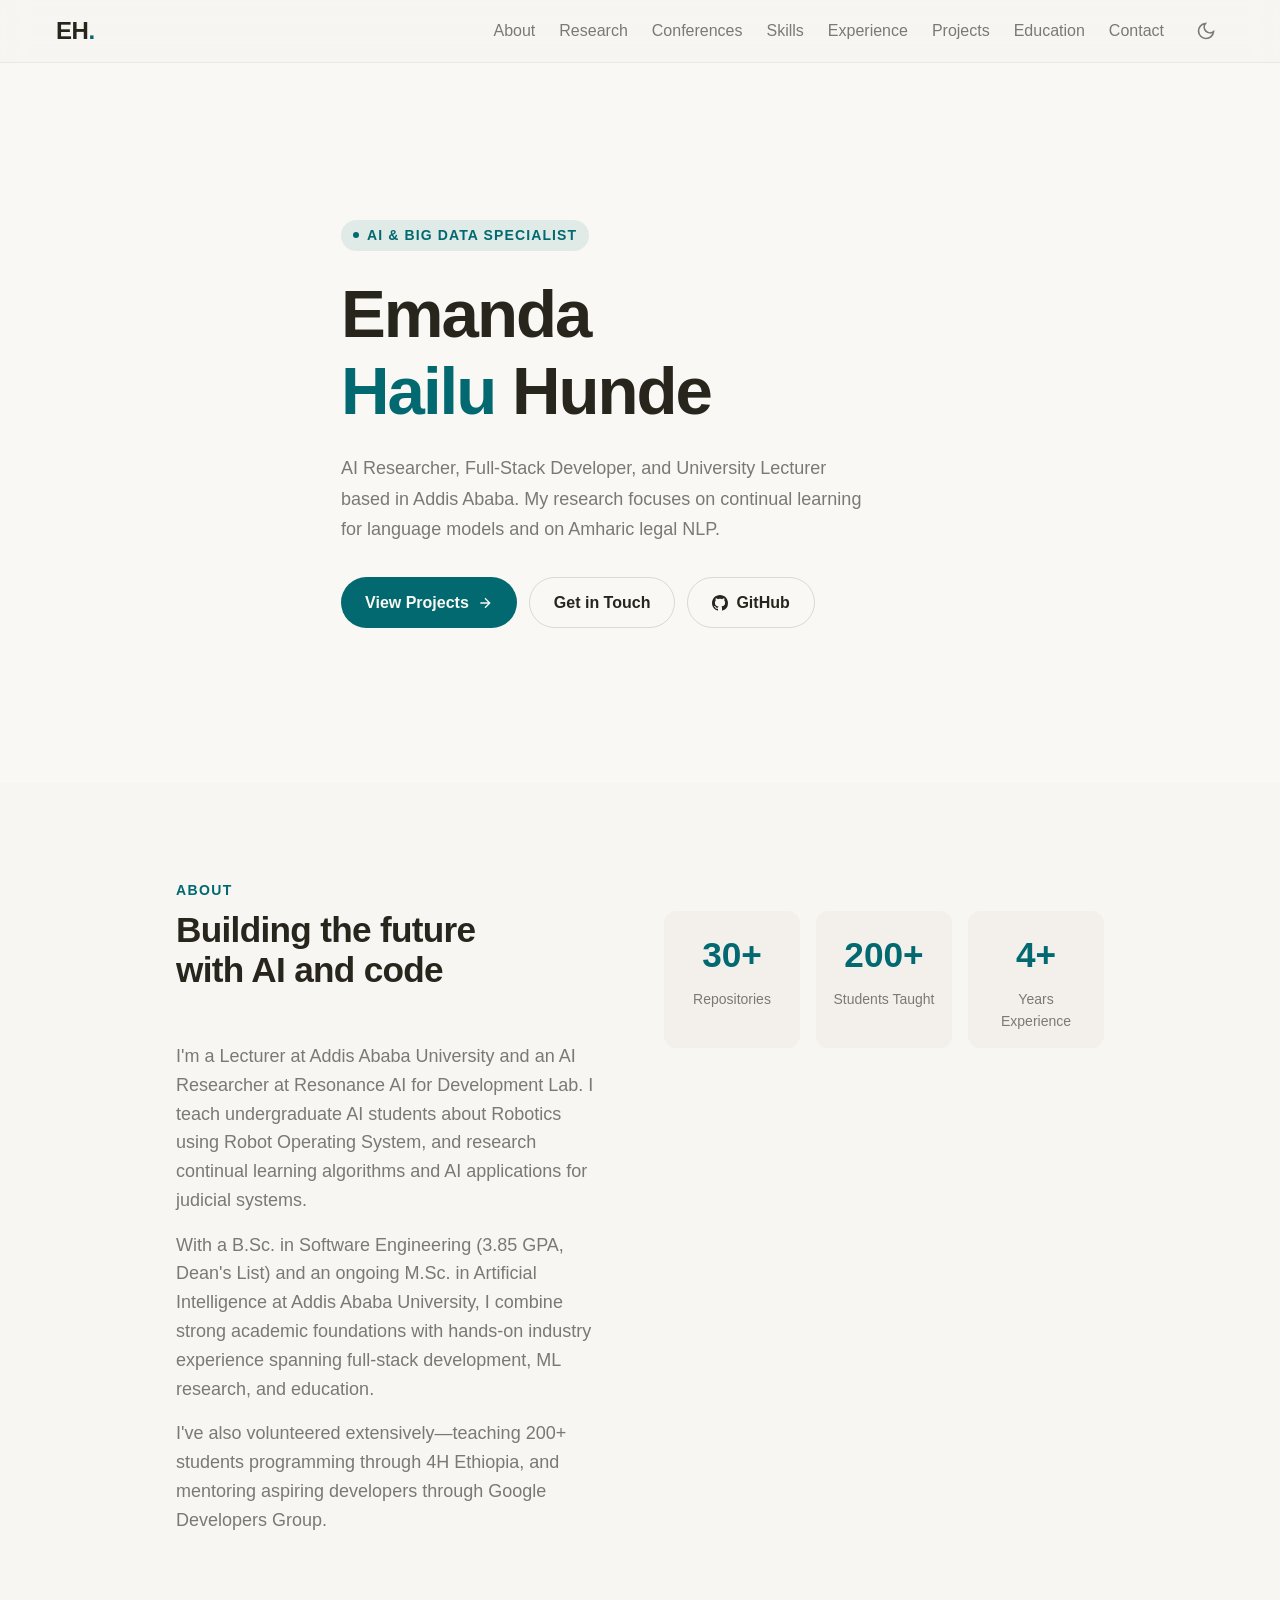
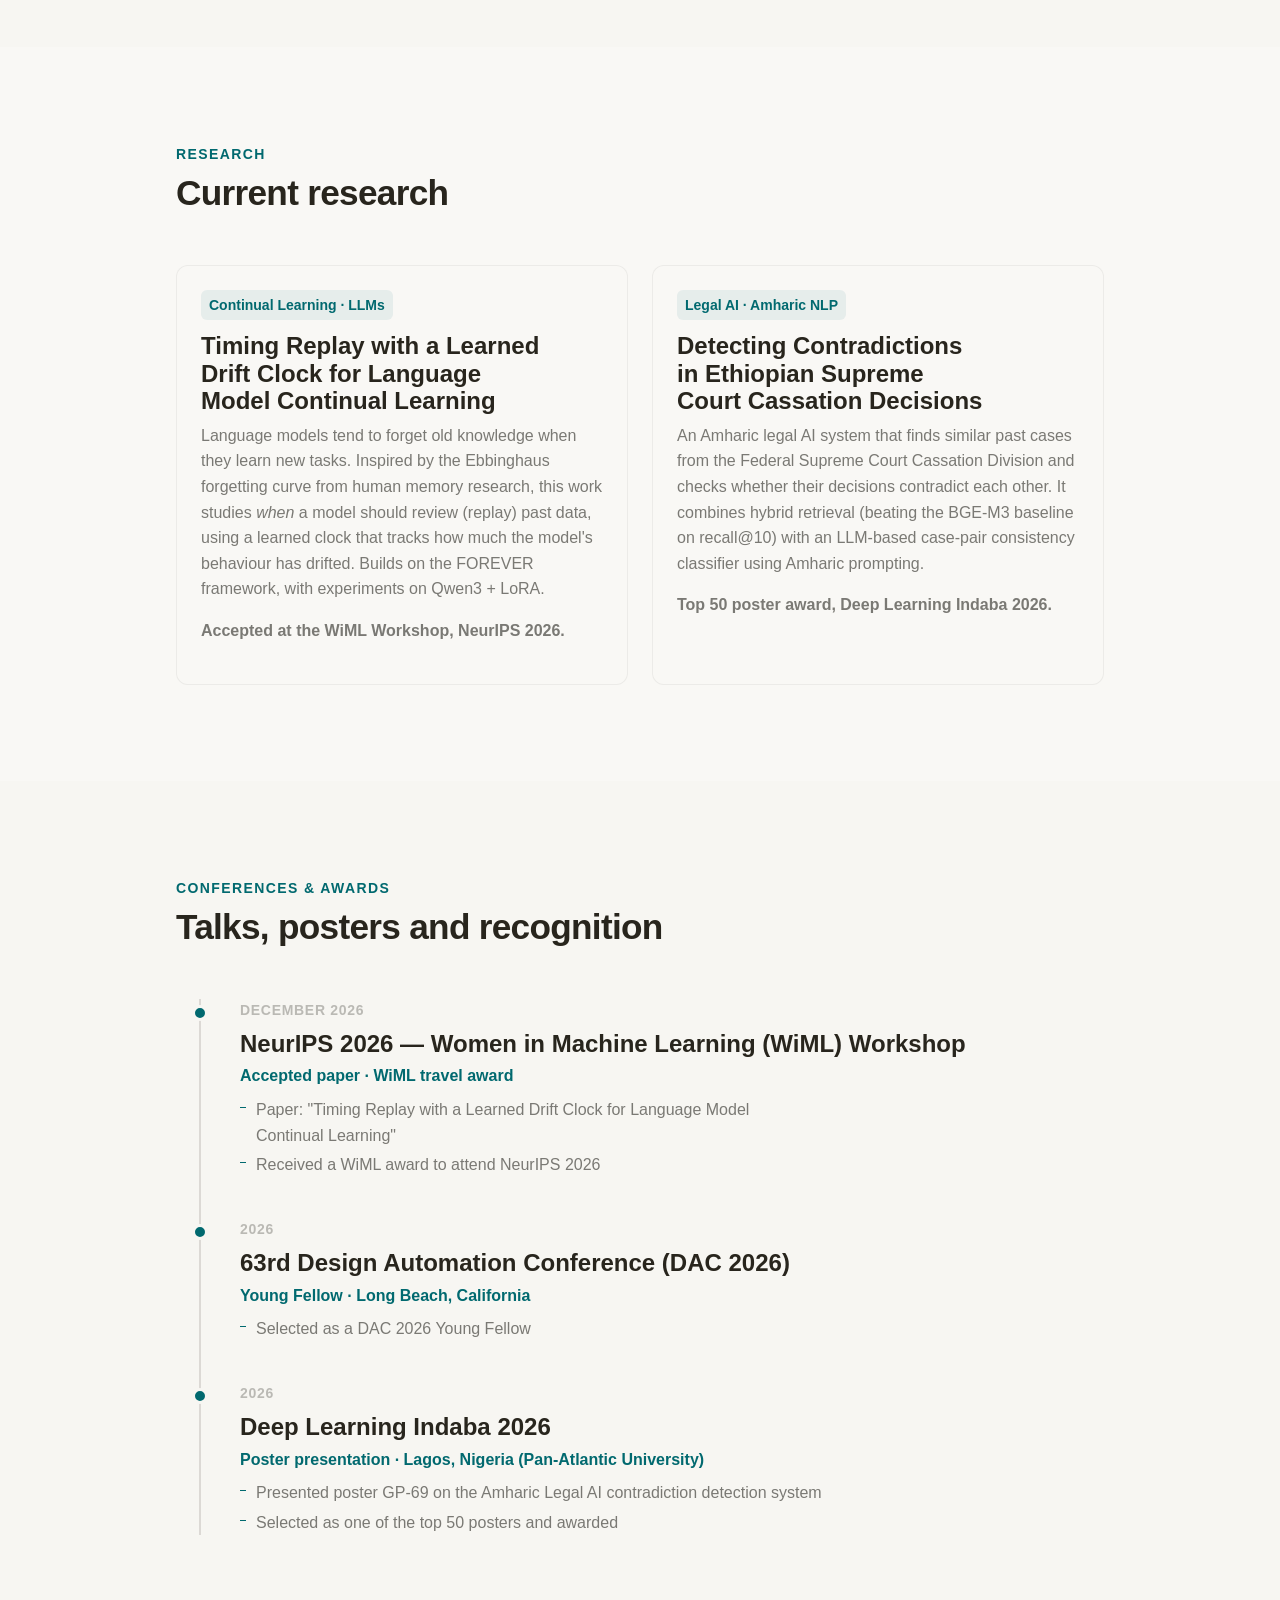
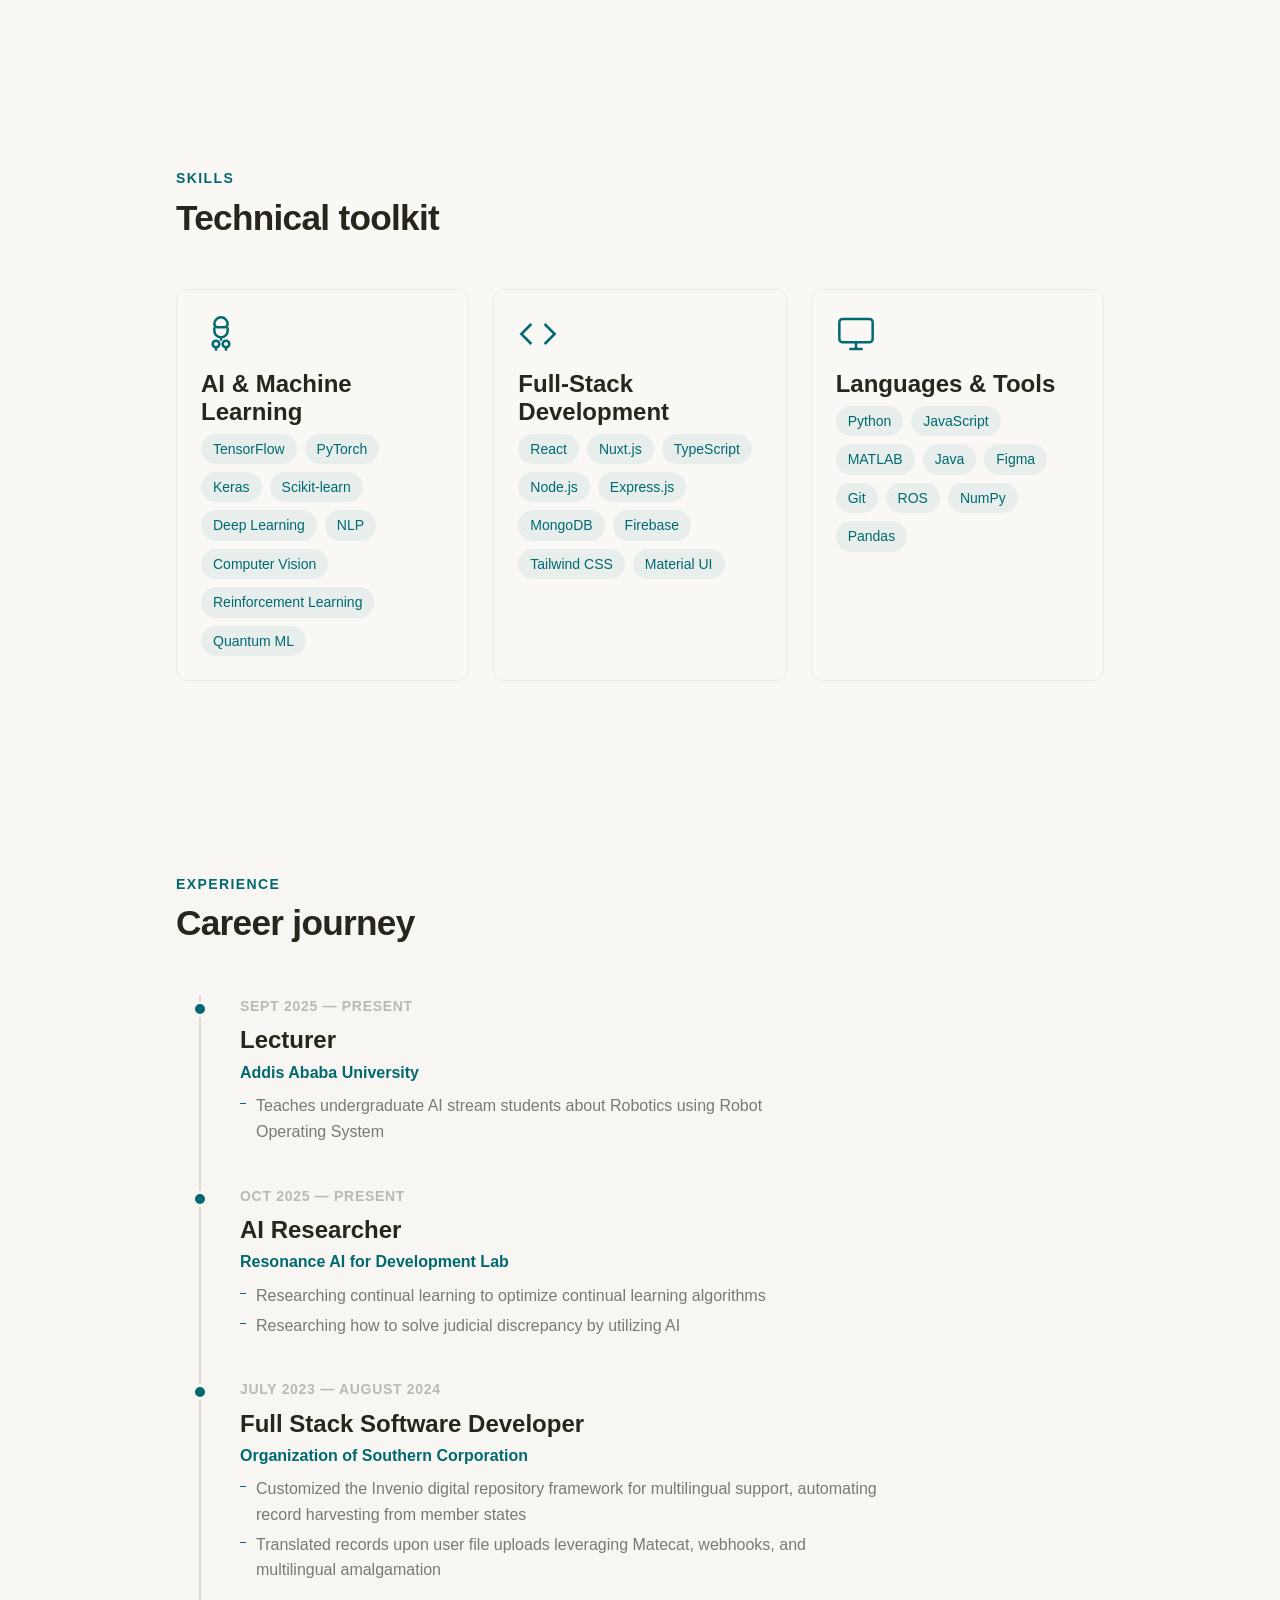
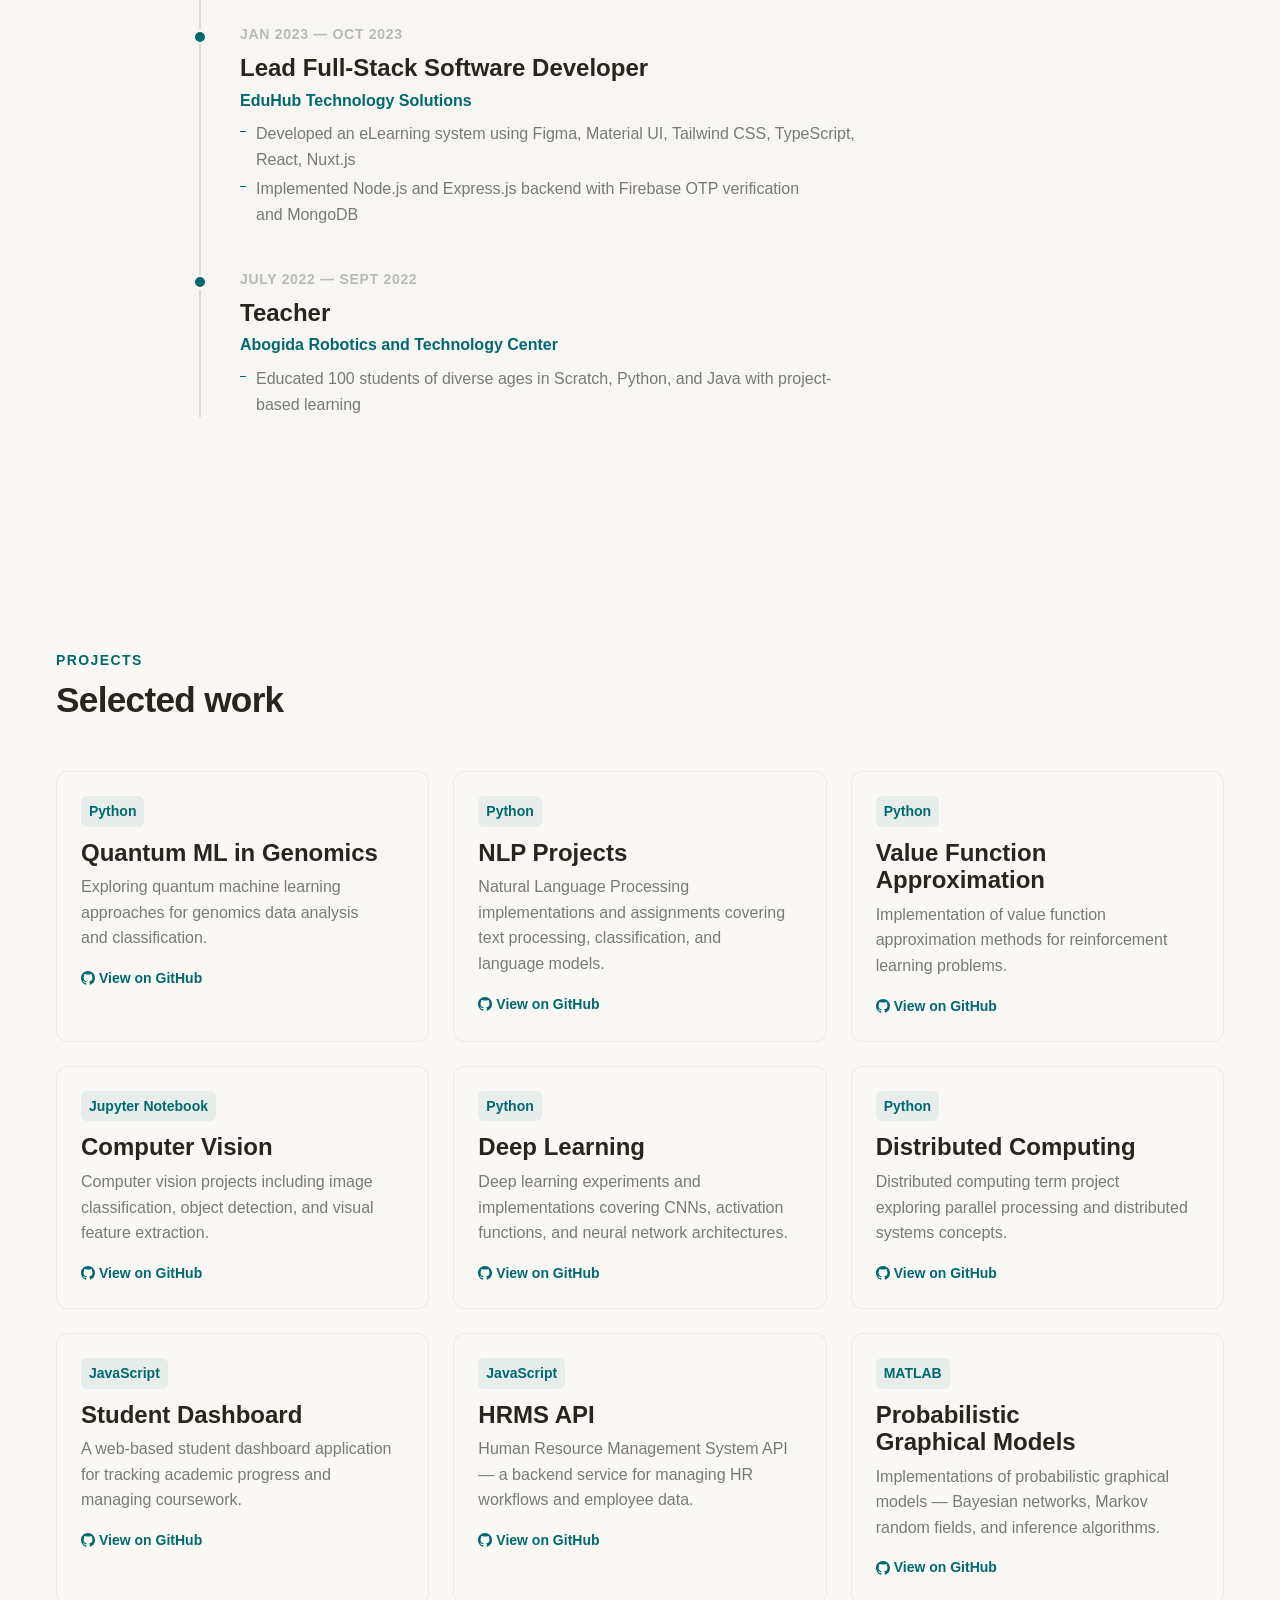
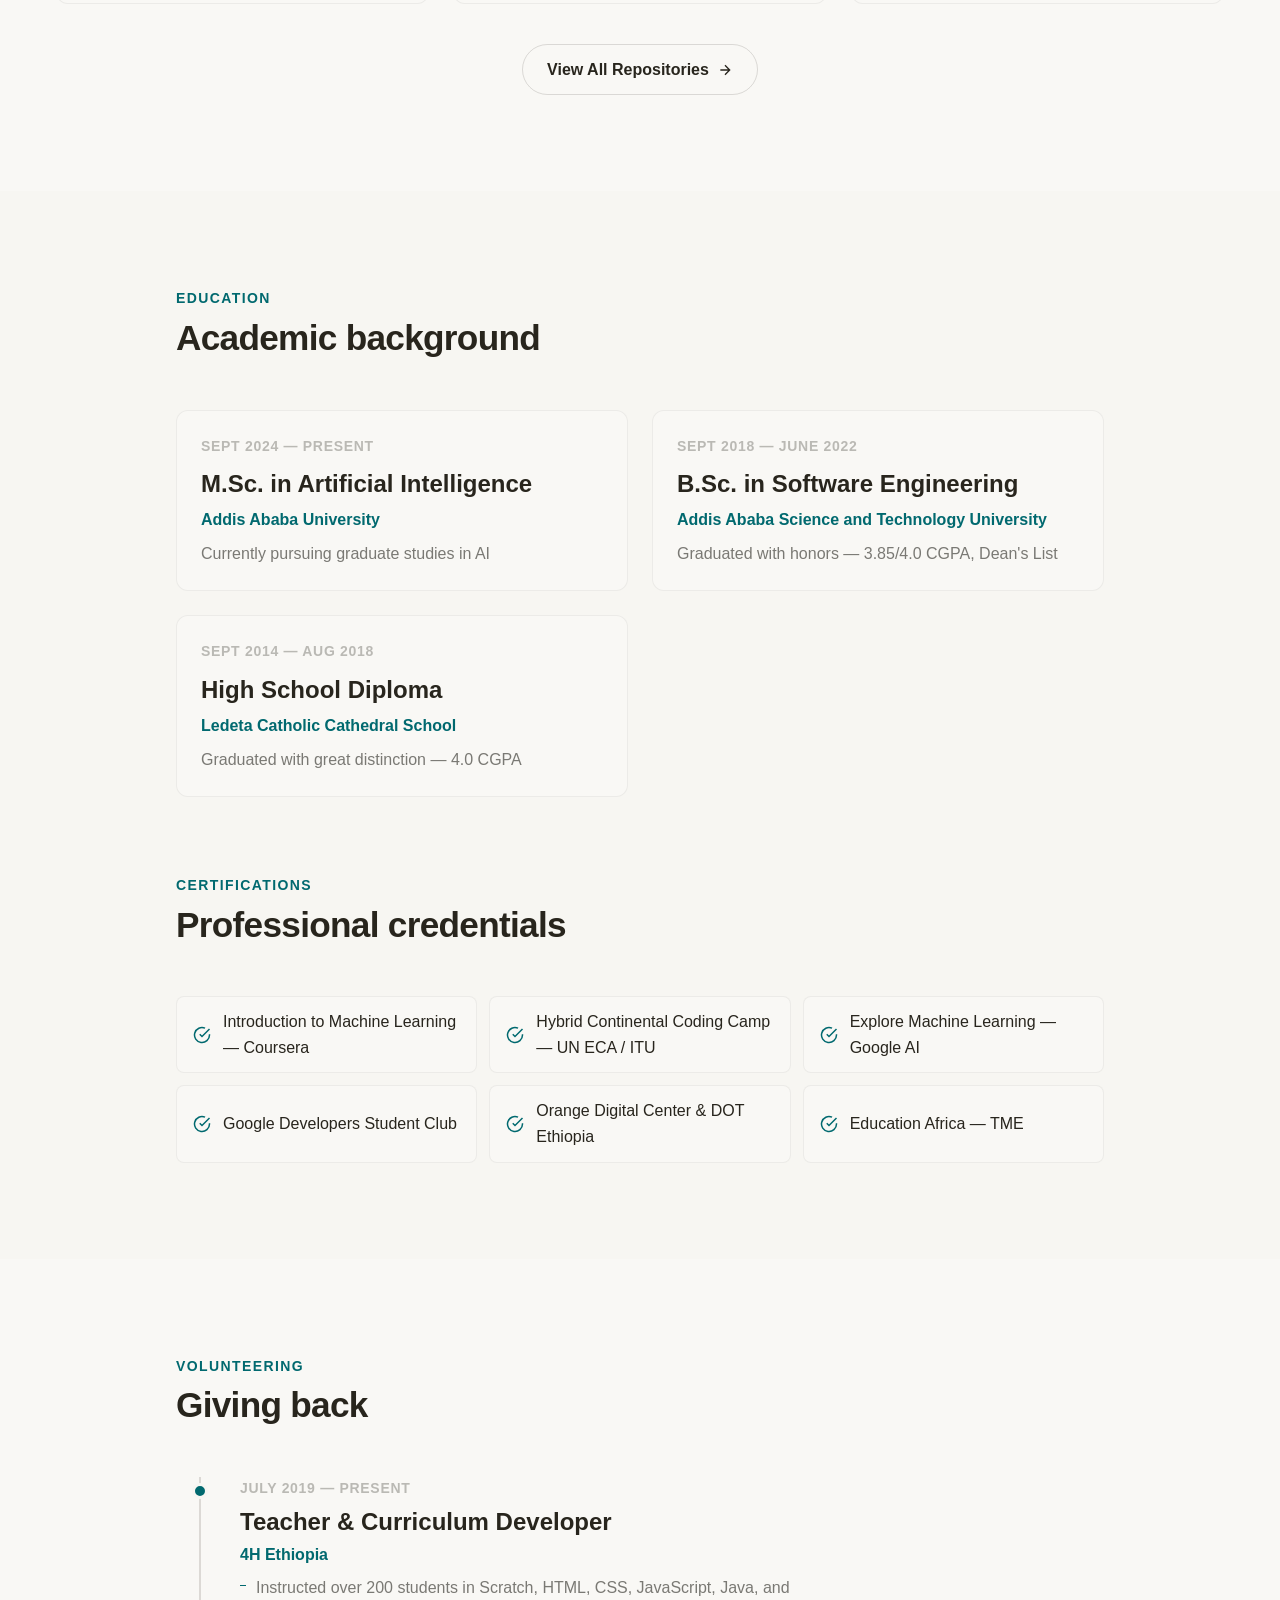
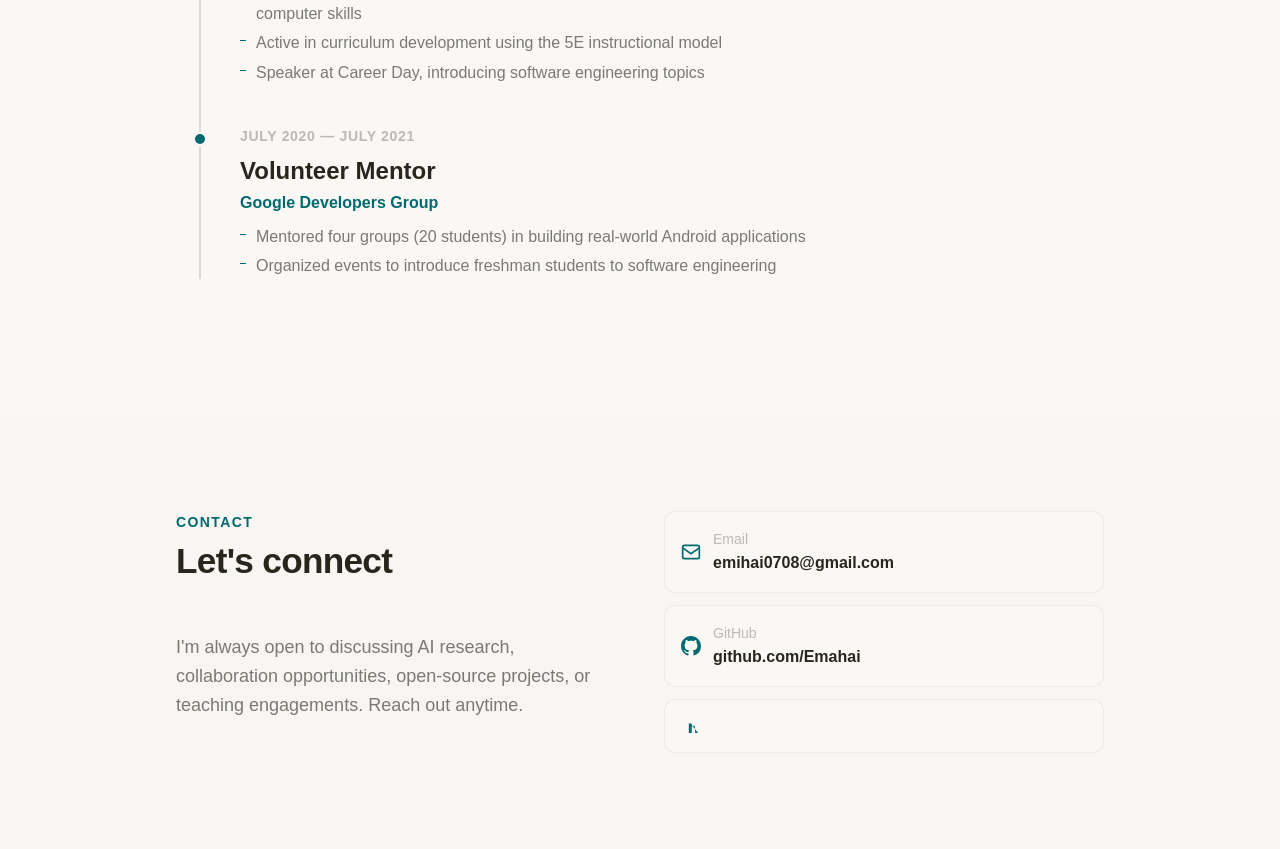
==== commit 7ac3dc17: "new fike" ====
--- a/index.html
+++ b/index.html
@@ -454,6 +454,8 @@
       </button>
       <nav class="header__nav" role="navigation" aria-label="Main">
         <a href="#about">About</a>
+        <a href="#research">Research</a>
+        <a href="#conferences">Conferences</a>
         <a href="#skills">Skills</a>
         <a href="#experience">Experience</a>
         <a href="#projects">Projects</a>
@@ -473,7 +475,7 @@
       <div class="hero__content">
         <div class="hero__label"><span></span> AI & Big Data Specialist</div>
         <h1 class="hero__title">Emanda <em>Hailu</em> Hunde</h1>
-        <p class="hero__desc">AI Researcher, Full-Stack Developer, and University Lecturer based in Addis Ababa. Building intelligent systems at the intersection of machine learning and software engineering.</p>
+        <p class="hero__desc">AI Researcher, Full-Stack Developer, and University Lecturer based in Addis Ababa. My research focuses on continual learning for language models and on Amharic legal NLP.</p>
         <div class="hero__actions">
           <a href="#projects" class="btn btn--primary">
             View Projects
@@ -518,6 +520,68 @@
                 <div class="stat__label">Years Experience</div>
               </div>
             </div>
+          </div>
+        </div>
+      </div>
+    </section>
+
+    <!-- RESEARCH -->
+    <section id="research" class="section section--alt">
+      <div class="container--narrow">
+        <div class="section__header">
+          <p class="section__label">Research</p>
+          <h2 class="section__title">Current research</h2>
+        </div>
+        <div class="projects-grid" style="grid-template-columns: repeat(auto-fit, minmax(min(100%, 300px), 1fr));">
+          <div class="project-card fade-in">
+            <div class="project-card__body">
+              <span class="project-card__lang">Continual Learning · LLMs</span>
+              <h3 class="project-card__title">Timing Replay with a Learned Drift Clock for Language Model Continual Learning</h3>
+              <p class="project-card__desc">Language models tend to forget old knowledge when they learn new tasks. Inspired by the Ebbinghaus forgetting curve from human memory research, this work studies <em>when</em> a model should review (replay) past data, using a learned clock that tracks how much the model's behaviour has drifted. Builds on the FOREVER framework, with experiments on Qwen3 + LoRA.</p>
+              <p class="project-card__desc"><strong>Accepted at the WiML Workshop, NeurIPS 2026.</strong></p>
+            </div>
+          </div>
+
+          <div class="project-card fade-in">
+            <div class="project-card__body">
+              <span class="project-card__lang">Legal AI · Amharic NLP</span>
+              <h3 class="project-card__title">Detecting Contradictions in Ethiopian Supreme Court Cassation Decisions</h3>
+              <p class="project-card__desc">An Amharic legal AI system that finds similar past cases from the Federal Supreme Court Cassation Division and checks whether their decisions contradict each other. It combines hybrid retrieval (beating the BGE-M3 baseline on recall@10) with an LLM-based case-pair consistency classifier using Amharic prompting.</p>
+              <p class="project-card__desc"><strong>Top 50 poster award, Deep Learning Indaba 2026.</strong></p>
+            </div>
+          </div>
+        </div>
+      </div>
+    </section>
+
+    <!-- CONFERENCES & AWARDS -->
+    <section id="conferences" class="section">
+      <div class="container--narrow">
+        <div class="section__header">
+          <p class="section__label">Conferences &amp; Awards</p>
+          <h2 class="section__title">Talks, posters and recognition</h2>
+        </div>
+        <div class="timeline">
+          <div class="timeline__item fade-in">
+            <div class="timeline__dot"></div>
+            <div class="timeline__date">December 2026</div>
+            <div class="timeline__role">NeurIPS 2026 — Women in Machine Learning (WiML) Workshop</div>
+            <div class="timeline__company">Accepted paper · WiML travel award</div>
+            <div class="timeline__desc"><ul><li>Paper: "Timing Replay with a Learned Drift Clock for Language Model Continual Learning"</li><li>Received a WiML award to attend NeurIPS 2026</li></ul></div>
+          </div>
+          <div class="timeline__item fade-in">
+            <div class="timeline__dot"></div>
+            <div class="timeline__date">2026</div>
+            <div class="timeline__role">63rd Design Automation Conference (DAC 2026)</div>
+            <div class="timeline__company">Young Fellow · Long Beach, California</div>
+            <div class="timeline__desc"><ul><li>Selected as a DAC 2026 Young Fellow</li></ul></div>
+          </div>
+          <div class="timeline__item fade-in">
+            <div class="timeline__dot"></div>
+            <div class="timeline__date">2026</div>
+            <div class="timeline__role">Deep Learning Indaba 2026</div>
+            <div class="timeline__company">Poster presentation · Lagos, Nigeria (Pan-Atlantic University)</div>
+            <div class="timeline__desc"><ul><li>Presented poster GP-69 on the Amharic Legal AI contradiction detection system</li><li>Selected as one of the top 50 posters and awarded</li></ul></div>
           </div>
         </div>
       </div>
@@ -892,66 +956,450 @@
               </div>
             </a>
             <a href="https://www.linkedin.com/in/emanda-hailu-hunde" target="_blank" rel="noopener noreferrer" class="contact-link">
-              <svg viewBox="0 0 24 24" fill="currentColor"><path d="M20.447 20.452h-3.554v-5.569c0-1.328-.027-3.037-1.852-3.037-1.853 0-2.136 1.445-2.136 2.939v5.667H9.351V9h3.414v1.561h.046c.477-.9 1.637-1.85 3.37-1.85 3.601 0 4.267 2.37 4.267 5.455v6.286zM5.337 7.433a2.062 2.062 0 01-2.063-2.065 2.064 2.064 0 112.063 2.065zm1.782 13.019H3.555V9h3.564v11.452zM22.225 0H1.771C.792 0 0 .774 0 1.729v20.542C0 23.227.792 24 1.771 24h20.451C23.2 24 24 23.227 24 22.271V1.729C24 .774 23.2 0 22.222 0h.003z"/></svg>
-              <div>
-                <div class="contact-link__label">LinkedIn</div>
-                <div class="contact-link__value">emanda-hailu-hunde</div>
-              </div>
-            </a>
-            <a href="tel:+251928449911" class="contact-link">
-              <svg viewBox="0 0 24 24" fill="none" stroke="currentColor" stroke-width="2"><path d="M22 16.92v3a2 2 0 01-2.18 2 19.79 19.79 0 01-8.63-3.07 19.5 19.5 0 01-6-6 19.79 19.79 0 01-3.07-8.67A2 2 0 014.11 2h3a2 2 0 012 1.72 12.84 12.84 0 00.7 2.81 2 2 0 01-.45 2.11L8.09 9.91a16 16 0 006 6l1.27-1.27a2 2 0 012.11-.45 12.84 12.84 0 002.81.7A2 2 0 0122 16.92z"/></svg>
-              <div>
-                <div class="contact-link__label">Phone</div>
-                <div class="contact-link__value">+251 928 449 911</div>
-              </div>
-            </a>
-          </div>
-        </div>
-      </div>
-    </section>
-  </main>
-
-  <!-- FOOTER -->
-  <footer class="footer">
-    <div class="container--narrow">
-      <p>&copy; 2026 Emanda Hailu Hunde. Built with care in Addis Ababa.</p>
-    </div>
-  </footer>
-
-  <script>
-    // Theme toggle
-    (function(){
-      const t=document.querySelector('[data-theme-toggle]'),r=document.documentElement;
-      let d=matchMedia('(prefers-color-scheme:dark)').matches?'dark':'light';
-      r.setAttribute('data-theme',d);
-      t&&t.addEventListener('click',()=>{
-        d=d==='dark'?'light':'dark';
-        r.setAttribute('data-theme',d);
-        t.setAttribute('aria-label','Switch to '+(d==='dark'?'light':'dark')+' mode');
-        t.innerHTML=d==='dark'?'<svg width="20" height="20" viewBox="0 0 24 24" fill="none" stroke="currentColor" stroke-width="2"><circle cx="12" cy="12" r="5"/><path d="M12 1v2M12 21v2M4.22 4.22l1.42 1.42M18.36 18.36l1.42 1.42M1 12h2M21 12h2M4.22 19.78l1.42-1.42M18.36 5.64l1.42-1.42"/></svg>':'<svg width="20" height="20" viewBox="0 0 24 24" fill="none" stroke="currentColor" stroke-width="2"><path d="M21 12.79A9 9 0 1 1 11.21 3 7 7 0 0 0 21 12.79z"/></svg>';
-      });
-    })();
-
-    // Mobile nav close on link click
-    document.querySelectorAll('.header__nav a').forEach(link=>{
-      link.addEventListener('click',()=>{
-        document.querySelector('.header__nav').classList.remove('open');
-      });
-    });
-
-    // Active nav highlight on scroll
-    const sections=document.querySelectorAll('section[id]');
-    const navLinks=document.querySelectorAll('.header__nav a[href^="#"]');
-    const observer=new IntersectionObserver(entries=>{
-      entries.forEach(entry=>{
-        if(entry.isIntersecting){
-          navLinks.forEach(l=>l.classList.remove('active'));
-          const active=document.querySelector('.header__nav a[href="#'+entry.target.id+'"]');
-          if(active) active.classList.add('active');
-        }
-      });
-    },{threshold:0.3,rootMargin:'-80px 0px -60% 0px'});
-    sections.forEach(s=>observer.observe(s));
-  </script>
-</body>
-</html>+              <svg viewBox="0 0 24 24" fill="currentColor"><path d="M20.447 20.452h-3.554v-5.569c0-1.328-.027-3.037-1.852-3.037-1.853 0-2.136 1.445-2.136 2.939v5.667H9.351V9h3.414v1.561h.046c.477-.9
+
+
+                <!DOCTYPE html>
+<html lang="en">
+<head>
+  <meta charset="UTF-8">
+  <meta name="viewport" content="width=device-width, initial-scale=1.0">
+  <meta name="description" content="Emanda Hailu Hunde — AI & Big Data Specialist, Full-Stack Developer, and Lecturer at Addis Ababa University. Portfolio showcasing projects in machine learning, deep learning, NLP, and web development.">
+  <meta property="og:title" content="Emanda Hailu — AI & Software Engineer">
+  <meta property="og:description" content="Portfolio of Emanda Hailu Hunde — AI researcher, full-stack developer, and university lecturer based in Addis Ababa, Ethiopia.">
+  <title>Emanda Hailu — AI & Software Engineer</title>
+
+  <link rel="preconnect" href="https://fonts.googleapis.com">
+  <link rel="preconnect" href="https://fonts.gstatic.com" crossorigin>
+  <link href="https://api.fontshare.com/v2/css?f[]=cabinet-grotesk@400,500,700,800&f[]=satoshi@300,400,500,700&display=swap" rel="stylesheet">
+
+  <style>
+    /* ===== DESIGN TOKENS ===== */
+    :root, [data-theme="light"] {
+      --font-display: 'Cabinet Grotesk', 'Arial', sans-serif;
+      --font-body: 'Satoshi', 'Helvetica Neue', sans-serif;
+
+      --text-xs:   clamp(0.75rem,  0.7rem  + 0.25vw, 0.875rem);
+      --text-sm:   clamp(0.875rem, 0.8rem  + 0.35vw, 1rem);
+      --text-base: clamp(1rem,     0.95rem + 0.25vw, 1.125rem);
+      --text-lg:   clamp(1.125rem, 1rem    + 0.75vw, 1.5rem);
+      --text-xl:   clamp(1.5rem,   1.2rem  + 1.25vw, 2.25rem);
+      --text-2xl:  clamp(2rem,     1.2rem  + 2.5vw,  3.5rem);
+      --text-3xl:  clamp(2.5rem,   1rem    + 4vw,    5rem);
+
+      --space-1:  0.25rem;
+      --space-2:  0.5rem;
+      --space-3:  0.75rem;
+      --space-4:  1rem;
+      --space-5:  1.25rem;
+      --space-6:  1.5rem;
+      --space-8:  2rem;
+      --space-10: 2.5rem;
+      --space-12: 3rem;
+      --space-16: 4rem;
+      --space-20: 5rem;
+      --space-24: 6rem;
+      --space-32: 8rem;
+
+      --color-bg:             #f7f6f2;
+      --color-surface:        #f9f8f5;
+      --color-surface-2:      #fbfbf9;
+      --color-surface-offset: #f3f0ec;
+      --color-surface-offset-2: #edeae5;
+      --color-surface-dynamic: #e6e4df;
+      --color-divider:        #dcd9d5;
+      --color-border:         #d4d1ca;
+      --color-text:           #28251d;
+      --color-text-muted:     #7a7974;
+      --color-text-faint:     #bab9b4;
+      --color-text-inverse:   #f9f8f4;
+      --color-primary:        #01696f;
+      --color-primary-hover:  #0c4e54;
+      --color-primary-active: #0f3638;
+      --color-primary-highlight: #cedcd8;
+
+      --radius-sm: 0.375rem;
+      --radius-md: 0.5rem;
+      --radius-lg: 0.75rem;
+      --radius-xl: 1rem;
+      --radius-full: 9999px;
+
+      --transition-interactive: 180ms cubic-bezier(0.16, 1, 0.3, 1);
+      --shadow-sm: 0 1px 2px oklch(0.2 0.01 80 / 0.06);
+      --shadow-md: 0 4px 12px oklch(0.2 0.01 80 / 0.08);
+      --shadow-lg: 0 12px 32px oklch(0.2 0.01 80 / 0.12);
+
+      --content-narrow: 640px;
+      --content-default: 960px;
+      --content-wide: 1200px;
+    }
+
+    [data-theme="dark"] {
+      --color-bg:             #171614;
+      --color-surface:        #1c1b19;
+      --color-surface-2:      #201f1d;
+      --color-surface-offset: #1d1c1a;
+      --color-surface-offset-2: #22211f;
+      --color-surface-dynamic: #2d2c2a;
+      --color-divider:        #262523;
+      --color-border:         #393836;
+      --color-text:           #cdccca;
+      --color-text-muted:     #797876;
+      --color-text-faint:     #5a5957;
+      --color-text-inverse:   #2b2a28;
+      --color-primary:        #4f98a3;
+      --color-primary-hover:  #227f8b;
+      --color-primary-active: #1a626b;
+      --color-primary-highlight: #313b3b;
+      --shadow-sm: 0 1px 2px oklch(0 0 0 / 0.2);
+      --shadow-md: 0 4px 12px oklch(0 0 0 / 0.3);
+      --shadow-lg: 0 12px 32px oklch(0 0 0 / 0.4);
+    }
+
+    @media (prefers-color-scheme: dark) {
+      :root:not([data-theme]) {
+        --color-bg:             #171614;
+        --color-surface:        #1c1b19;
+        --color-surface-2:      #201f1d;
+        --color-surface-offset: #1d1c1a;
+        --color-surface-offset-2: #22211f;
+        --color-surface-dynamic: #2d2c2a;
+        --color-divider:        #262523;
+        --color-border:         #393836;
+        --color-text:           #cdccca;
+        --color-text-muted:     #797876;
+        --color-text-faint:     #5a5957;
+        --color-text-inverse:   #2b2a28;
+        --color-primary:        #4f98a3;
+        --color-primary-hover:  #227f8b;
+        --color-primary-active: #1a626b;
+        --color-primary-highlight: #313b3b;
+        --shadow-sm: 0 1px 2px oklch(0 0 0 / 0.2);
+        --shadow-md: 0 4px 12px oklch(0 0 0 / 0.3);
+        --shadow-lg: 0 12px 32px oklch(0 0 0 / 0.4);
+      }
+    }
+
+    /* ===== BASE ===== */
+    *, *::before, *::after { box-sizing: border-box; margin: 0; padding: 0; }
+    html {
+      -webkit-font-smoothing: antialiased;
+      -moz-osx-font-smoothing: grayscale;
+      text-rendering: optimizeLegibility;
+      scroll-behavior: smooth;
+      scroll-padding-top: var(--space-16);
+    }
+    body {
+      min-height: 100dvh;
+      line-height: 1.6;
+      font-family: var(--font-body);
+      font-size: var(--text-base);
+      color: var(--color-text);
+      background-color: var(--color-bg);
+    }
+    img, picture, video, canvas, svg { display: block; max-width: 100%; height: auto; }
+    h1, h2, h3, h4 { text-wrap: balance; line-height: 1.15; font-family: var(--font-display); }
+    p, li, figcaption { text-wrap: pretty; max-width: 72ch; }
+    ::selection { background: oklch(from var(--color-primary) l c h / 0.25); color: var(--color-text); }
+    :focus-visible { outline: 2px solid var(--color-primary); outline-offset: 3px; border-radius: var(--radius-sm); }
+    @media (prefers-reduced-motion: reduce) {
+      *, *::before, *::after { animation-duration: 0.01ms !important; transition-duration: 0.01ms !important; scroll-behavior: auto !important; }
+    }
+    button { cursor: pointer; background: none; border: none; font: inherit; color: inherit; }
+    a { color: var(--color-primary); text-decoration: none; }
+    a:hover { color: var(--color-primary-hover); }
+    a, button, [role="button"] {
+      transition: color var(--transition-interactive), background var(--transition-interactive), border-color var(--transition-interactive), box-shadow var(--transition-interactive);
+    }
+    .sr-only { position: absolute; width: 1px; height: 1px; padding: 0; margin: -1px; overflow: hidden; clip: rect(0,0,0,0); white-space: nowrap; border-width: 0; }
+
+    /* ===== LAYOUT ===== */
+    .container { max-width: var(--content-wide); margin-inline: auto; padding-inline: var(--space-4); }
+    .container--narrow { max-width: var(--content-default); margin-inline: auto; padding-inline: var(--space-4); }
+
+    /* ===== SKIP LINK ===== */
+    .skip-link { position: absolute; top: -100%; left: var(--space-4); background: var(--color-primary); color: var(--color-text-inverse); padding: var(--space-2) var(--space-4); border-radius: var(--radius-sm); z-index: 100; font-size: var(--text-sm); }
+    .skip-link:focus { top: var(--space-2); }
+
+    /* ===== HEADER ===== */
+    .header {
+      position: sticky; top: 0; z-index: 50;
+      background: oklch(from var(--color-bg) l c h / 0.9);
+      backdrop-filter: blur(12px);
+      -webkit-backdrop-filter: blur(12px);
+      border-bottom: 1px solid oklch(from var(--color-text) l c h / 0.06);
+      transition: transform 0.3s cubic-bezier(0.16,1,0.3,1), box-shadow 0.3s cubic-bezier(0.16,1,0.3,1);
+    }
+    .header__inner {
+      display: flex; align-items: center; justify-content: space-between;
+      padding-block: var(--space-3);
+      max-width: var(--content-wide); margin-inline: auto; padding-inline: var(--space-4);
+    }
+    .header__logo {
+      font-family: var(--font-display); font-weight: 800; font-size: var(--text-lg);
+      color: var(--color-text); text-decoration: none; letter-spacing: -0.02em;
+    }
+    .header__logo span { color: var(--color-primary); }
+    .header__nav { display: flex; gap: var(--space-6); align-items: center; }
+    .header__nav a {
+      font-size: var(--text-sm); color: var(--color-text-muted); text-decoration: none; font-weight: 500;
+      position: relative;
+    }
+    .header__nav a:hover, .header__nav a.active { color: var(--color-text); }
+    .header__nav a::after {
+      content: ''; position: absolute; bottom: -2px; left: 0; width: 0; height: 2px;
+      background: var(--color-primary); transition: width var(--transition-interactive);
+    }
+    .header__nav a:hover::after { width: 100%; }
+
+    .theme-toggle {
+      width: 36px; height: 36px; display: flex; align-items: center; justify-content: center;
+      border-radius: var(--radius-full); color: var(--color-text-muted);
+    }
+    .theme-toggle:hover { color: var(--color-text); background: var(--color-surface-offset); }
+
+    /* Mobile nav */
+    .mobile-toggle { display: none; width: 36px; height: 36px; align-items: center; justify-content: center; }
+    @media (max-width: 768px) {
+      .header__nav { display: none; position: absolute; top: 100%; left: 0; right: 0; flex-direction: column; background: var(--color-bg); padding: var(--space-4); gap: var(--space-4); border-bottom: 1px solid var(--color-divider); }
+      .header__nav.open { display: flex; }
+      .mobile-toggle { display: flex; }
+    }
+
+    /* ===== HERO ===== */
+    .hero {
+      position: relative; min-height: 80vh;
+      display: flex; align-items: center;
+      overflow: hidden;
+      background: var(--color-surface);
+    }
+    .hero__bg {
+      position: absolute; inset: 0;
+      background-image: url('https://user-gen-media-assets.s3.amazonaws.com/seedream_images/9fe49b7b-4999-4a85-a324-4854a6769df8.png');
+      background-size: cover; background-position: center;
+      opacity: 0.12;
+    }
+    [data-theme="dark"] .hero__bg,
+    :root:not([data-theme]) .hero__bg { opacity: 0.2; }
+    @media (prefers-color-scheme: dark) {
+      :root:not([data-theme]) .hero__bg { opacity: 0.2; }
+    }
+    .hero__content {
+      position: relative; z-index: 1;
+      max-width: var(--content-wide); margin-inline: auto; padding-inline: var(--space-4);
+      padding-block: clamp(var(--space-16), 10vw, var(--space-32));
+    }
+    .hero__label {
+      display: inline-flex; align-items: center; gap: var(--space-2);
+      padding: var(--space-1) var(--space-3);
+      background: oklch(from var(--color-primary) l c h / 0.1);
+      color: var(--color-primary);
+      border-radius: var(--radius-full);
+      font-size: var(--text-xs); font-weight: 600;
+      text-transform: uppercase; letter-spacing: 0.08em;
+      margin-bottom: var(--space-6);
+    }
+    .hero__label span { width: 6px; height: 6px; border-radius: var(--radius-full); background: var(--color-primary); }
+    .hero__title {
+      font-size: var(--text-3xl); font-weight: 800;
+      letter-spacing: -0.03em; margin-bottom: var(--space-6);
+      max-width: 16ch;
+    }
+    .hero__title em {
+      font-style: normal;
+      color: var(--color-primary);
+    }
+    .hero__desc {
+      font-size: var(--text-base); color: var(--color-text-muted);
+      max-width: 52ch; margin-bottom: var(--space-8); line-height: 1.7;
+    }
+    .hero__actions { display: flex; gap: var(--space-3); flex-wrap: wrap; }
+    .btn {
+      display: inline-flex; align-items: center; gap: var(--space-2);
+      padding: var(--space-3) var(--space-6);
+      border-radius: var(--radius-full); font-size: var(--text-sm); font-weight: 600;
+      text-decoration: none; cursor: pointer;
+    }
+    .btn--primary {
+      background: var(--color-primary); color: var(--color-text-inverse);
+    }
+    .btn--primary:hover { background: var(--color-primary-hover); color: var(--color-text-inverse); }
+    .btn--secondary {
+      background: transparent; color: var(--color-text);
+      border: 1px solid oklch(from var(--color-text) l c h / 0.15);
+    }
+    .btn--secondary:hover { border-color: var(--color-primary); color: var(--color-primary); }
+    .btn svg { width: 16px; height: 16px; }
+
+    /* ===== SECTION ===== */
+    .section {
+      padding-block: clamp(var(--space-12), 8vw, var(--space-24));
+    }
+    .section--alt { background: var(--color-surface); }
+    .section__header {
+      margin-bottom: clamp(var(--space-8), 4vw, var(--space-16));
+    }
+    .section__label {
+      font-size: var(--text-xs); font-weight: 600; text-transform: uppercase;
+      letter-spacing: 0.1em; color: var(--color-primary); margin-bottom: var(--space-2);
+    }
+    .section__title {
+      font-size: var(--text-xl); font-weight: 700; letter-spacing: -0.02em;
+    }
+
+    /* ===== ABOUT ===== */
+    .about-grid {
+      display: grid; grid-template-columns: 1fr 1fr; gap: var(--space-12); align-items: start;
+    }
+    @media (max-width: 768px) { .about-grid { grid-template-columns: 1fr; gap: var(--space-8); } }
+    .about__text p { color: var(--color-text-muted); margin-bottom: var(--space-4); }
+    .stats-row {
+      display: grid; grid-template-columns: repeat(3, 1fr); gap: var(--space-4);
+      margin-top: var(--space-8);
+    }
+    .stat { text-align: center; padding: var(--space-4); background: var(--color-surface-offset); border-radius: var(--radius-lg); }
+    .stat__number { font-family: var(--font-display); font-size: var(--text-xl); font-weight: 800; color: var(--color-primary); }
+    .stat__label { font-size: var(--text-xs); color: var(--color-text-muted); margin-top: var(--space-1); }
+    @media (max-width: 480px) { .stats-row { grid-template-columns: 1fr; } }
+
+    /* ===== SKILLS ===== */
+    .skills-grid {
+      display: grid; grid-template-columns: repeat(auto-fill, minmax(min(280px, 100%), 1fr)); gap: var(--space-6);
+    }
+    .skill-card {
+      padding: var(--space-6); background: var(--color-surface);
+      border: 1px solid oklch(from var(--color-text) l c h / 0.06);
+      border-radius: var(--radius-lg);
+      transition: box-shadow var(--transition-interactive), border-color var(--transition-interactive);
+    }
+    .skill-card:hover { box-shadow: var(--shadow-md); border-color: oklch(from var(--color-primary) l c h / 0.2); }
+    .skill-card__icon {
+      width: 40px; height: 40px; margin-bottom: var(--space-4);
+      color: var(--color-primary);
+    }
+    .skill-card__title { font-family: var(--font-display); font-size: var(--text-lg); font-weight: 700; margin-bottom: var(--space-2); }
+    .skill-card__items { display: flex; flex-wrap: wrap; gap: var(--space-2); }
+    .skill-tag {
+      padding: var(--space-1) var(--space-3);
+      background: oklch(from var(--color-primary) l c h / 0.07);
+      color: var(--color-primary);
+      border-radius: var(--radius-full);
+      font-size: var(--text-xs); font-weight: 500;
+    }
+
+    /* ===== EXPERIENCE ===== */
+    .timeline { position: relative; }
+    .timeline::before {
+      content: ''; position: absolute; left: 23px; top: 0; bottom: 0; width: 2px;
+      background: var(--color-divider);
+    }
+    @media (max-width: 768px) { .timeline::before { left: 15px; } }
+    .timeline__item {
+      position: relative; padding-left: var(--space-16); margin-bottom: var(--space-10);
+    }
+    @media (max-width: 768px) { .timeline__item { padding-left: var(--space-10); } }
+    .timeline__dot {
+      position: absolute; left: 16px; top: 6px; width: 16px; height: 16px;
+      border-radius: var(--radius-full); background: var(--color-primary);
+      border: 3px solid var(--color-bg);
+    }
+    @media (max-width: 768px) { .timeline__dot { left: 8px; width: 16px; height: 16px; } }
+    .timeline__date { font-size: var(--text-xs); color: var(--color-text-faint); font-weight: 600; text-transform: uppercase; letter-spacing: 0.05em; margin-bottom: var(--space-1); }
+    .timeline__role { font-family: var(--font-display); font-size: var(--text-lg); font-weight: 700; }
+    .timeline__company { font-size: var(--text-sm); color: var(--color-primary); font-weight: 600; margin-bottom: var(--space-2); }
+    .timeline__desc { font-size: var(--text-sm); color: var(--color-text-muted); }
+    .timeline__desc ul { list-style: none; padding: 0; }
+    .timeline__desc li { position: relative; padding-left: var(--space-4); margin-bottom: var(--space-1); }
+    .timeline__desc li::before { content: ''; position: absolute; left: 0; top: 10px; width: 6px; height: 1px; background: var(--color-primary); }
+
+    /* ===== PROJECTS ===== */
+    .projects-grid {
+      display: grid; grid-template-columns: repeat(auto-fill, minmax(min(320px, 100%), 1fr)); gap: var(--space-6);
+    }
+    .project-card {
+      background: var(--color-surface); border: 1px solid oklch(from var(--color-text) l c h / 0.06);
+      border-radius: var(--radius-lg); overflow: hidden;
+      transition: box-shadow var(--transition-interactive), transform 0.3s cubic-bezier(0.16,1,0.3,1);
+    }
+    .project-card:hover { box-shadow: var(--shadow-lg); transform: translateY(-2px); }
+    .project-card__body { padding: var(--space-6); }
+    .project-card__lang {
+      display: inline-block; padding: var(--space-1) var(--space-2);
+      font-size: var(--text-xs); font-weight: 600; border-radius: var(--radius-sm);
+      background: oklch(from var(--color-primary) l c h / 0.08); color: var(--color-primary);
+      margin-bottom: var(--space-3);
+    }
+    .project-card__title { font-family: var(--font-display); font-size: var(--text-lg); font-weight: 700; margin-bottom: var(--space-2); }
+    .project-card__title a { color: var(--color-text); text-decoration: none; }
+    .project-card__title a:hover { color: var(--color-primary); }
+    .project-card__desc { font-size: var(--text-sm); color: var(--color-text-muted); margin-bottom: var(--space-4); }
+    .project-card__footer { display: flex; align-items: center; gap: var(--space-3); }
+    .project-card__link {
+      display: inline-flex; align-items: center; gap: var(--space-1);
+      font-size: var(--text-xs); color: var(--color-primary); font-weight: 600; text-decoration: none;
+    }
+    .project-card__link:hover { color: var(--color-primary-hover); }
+    .project-card__link svg { width: 14px; height: 14px; }
+
+    /* ===== EDUCATION ===== */
+    .edu-grid {
+      display: grid; grid-template-columns: repeat(auto-fill, minmax(min(300px, 100%), 1fr)); gap: var(--space-6);
+    }
+    .edu-card {
+      padding: var(--space-6);
+      background: var(--color-surface); border: 1px solid oklch(from var(--color-text) l c h / 0.06);
+      border-radius: var(--radius-lg);
+    }
+    .edu-card__period { font-size: var(--text-xs); color: var(--color-text-faint); font-weight: 600; text-transform: uppercase; letter-spacing: 0.05em; margin-bottom: var(--space-2); }
+    .edu-card__degree { font-family: var(--font-display); font-size: var(--text-lg); font-weight: 700; margin-bottom: var(--space-1); }
+    .edu-card__school { font-size: var(--text-sm); color: var(--color-primary); font-weight: 600; margin-bottom: var(--space-2); }
+    .edu-card__detail { font-size: var(--text-sm); color: var(--color-text-muted); }
+
+    /* ===== CERTIFICATIONS ===== */
+    .certs-list { display: grid; grid-template-columns: repeat(auto-fill, minmax(min(280px, 100%), 1fr)); gap: var(--space-3); }
+    .cert-item {
+      display: flex; align-items: center; gap: var(--space-3);
+      padding: var(--space-3) var(--space-4);
+      background: var(--color-surface); border: 1px solid oklch(from var(--color-text) l c h / 0.06);
+      border-radius: var(--radius-md);
+      font-size: var(--text-sm);
+    }
+    .cert-item svg { flex-shrink: 0; width: 18px; height: 18px; color: var(--color-primary); }
+
+    /* ===== CONTACT ===== */
+    .contact-grid {
+      display: grid; grid-template-columns: 1fr 1fr; gap: var(--space-12); align-items: start;
+    }
+    @media (max-width: 768px) { .contact-grid { grid-template-columns: 1fr; gap: var(--space-8); } }
+    .contact__text { font-size: var(--text-base); color: var(--color-text-muted); margin-bottom: var(--space-6); max-width: 45ch; }
+    .contact-links { display: flex; flex-direction: column; gap: var(--space-3); }
+    .contact-link {
+      display: flex; align-items: center; gap: var(--space-3);
+      padding: var(--space-4);
+      background: var(--color-surface); border: 1px solid oklch(from var(--color-text) l c h / 0.06);
+      border-radius: var(--radius-lg);
+      text-decoration: none; color: var(--color-text);
+      transition: border-color var(--transition-interactive), box-shadow var(--transition-interactive);
+    }
+    .contact-link:hover { border-color: var(--color-primary); box-shadow: var(--shadow-sm); color: var(--color-text); }
+    .contact-link svg { width: 20px; height: 20px; color: var(--color-primary); flex-shrink: 0; }
+    .contact-link__label { font-size: var(--text-xs); color: var(--color-text-faint); }
+    .contact-link__value { font-size: var(--text-sm); font-weight: 600; }
+
+    /* ===== FOOTER ===== */
+    .footer {
+      padding-block: var(--space-8);
+      border-top: 1px solid var(--color-divider);
+      text-align: center;
+      font-size: var(--text-xs); color: var(--color-text-faint);
+    }
+    .footer a { color: var(--color-primary); }
+
+    /* ===== SCROLL ANIMATIONS ===== */
+    .fade-in { opacity: 1; }
+    @supports (animation-timeline: scroll()) {
+      .fade-in { opacity: 0; animation: reveal-fade linear both; animation-timeline: view(); animation-range: entry 0% entry 100%; }
+    }
+    @keyframes reveal-fade { to { opacity: 1; } }
+  </style>
+</head>
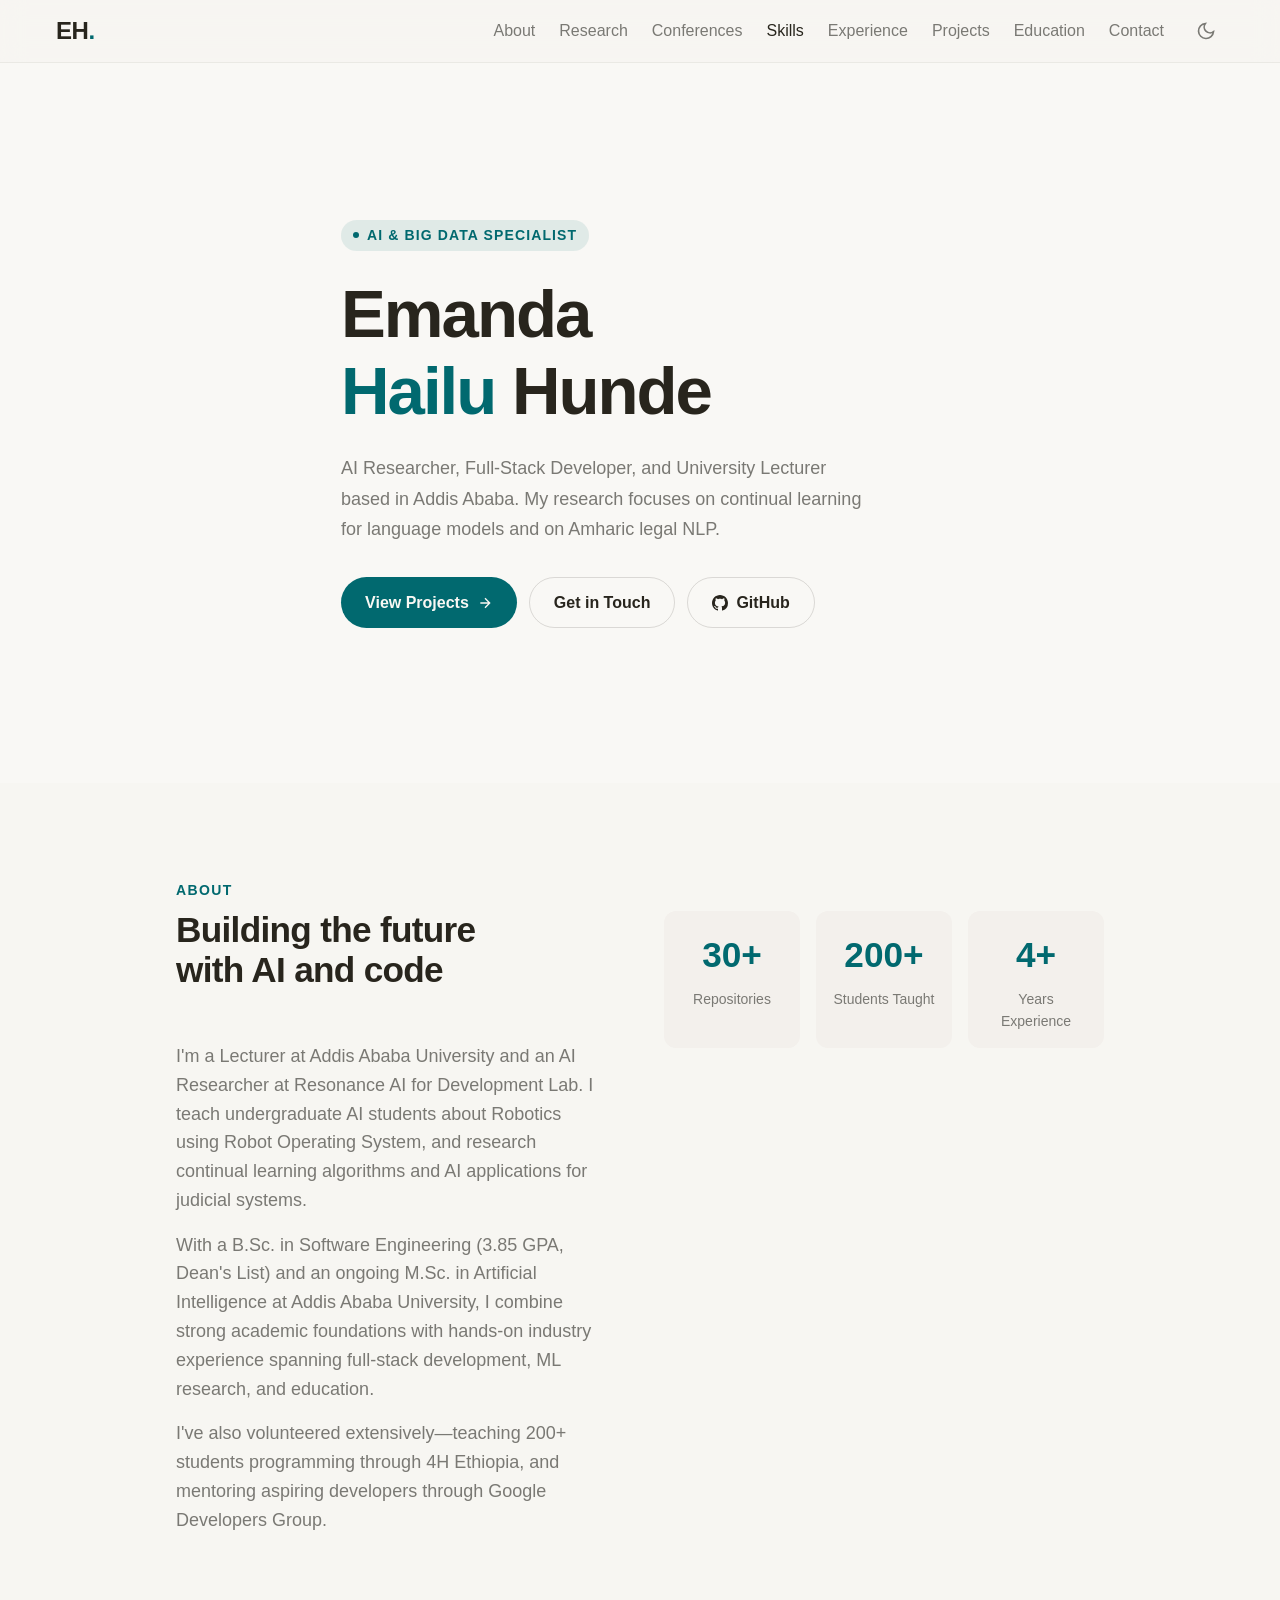
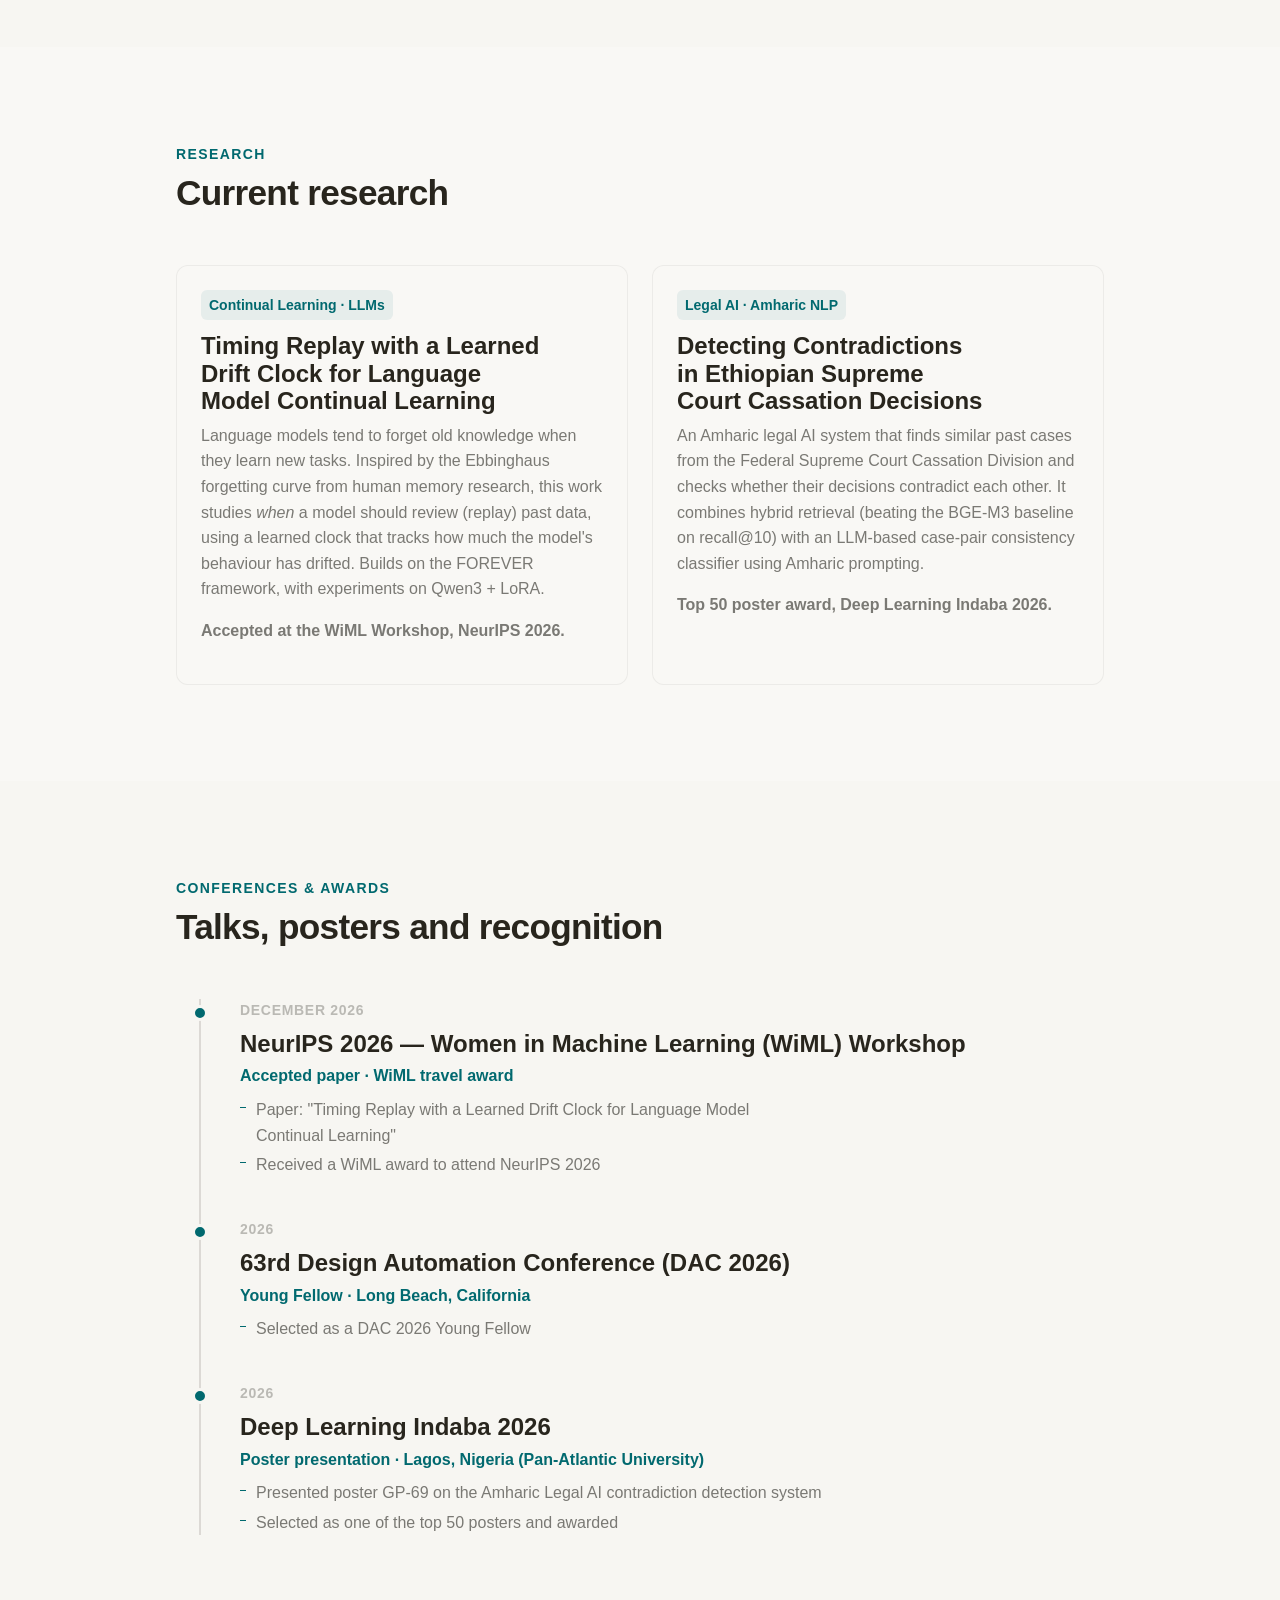
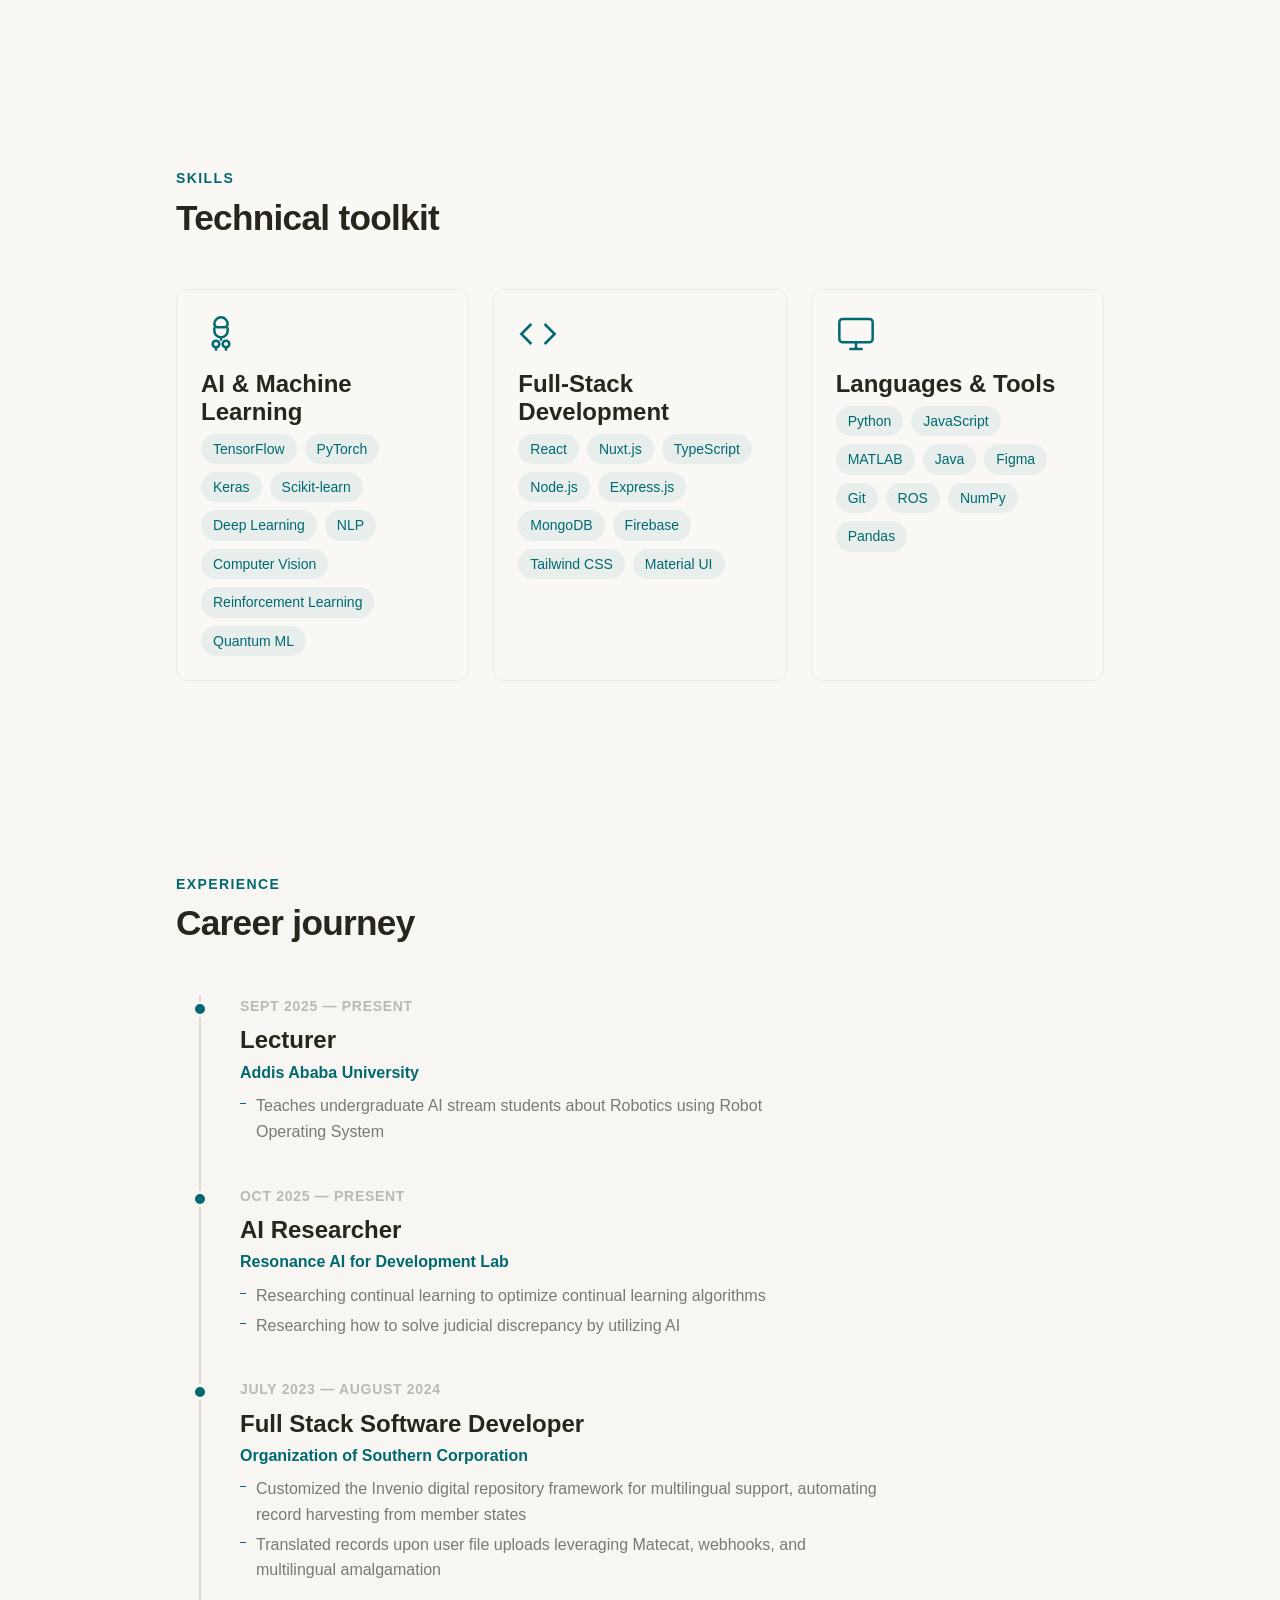
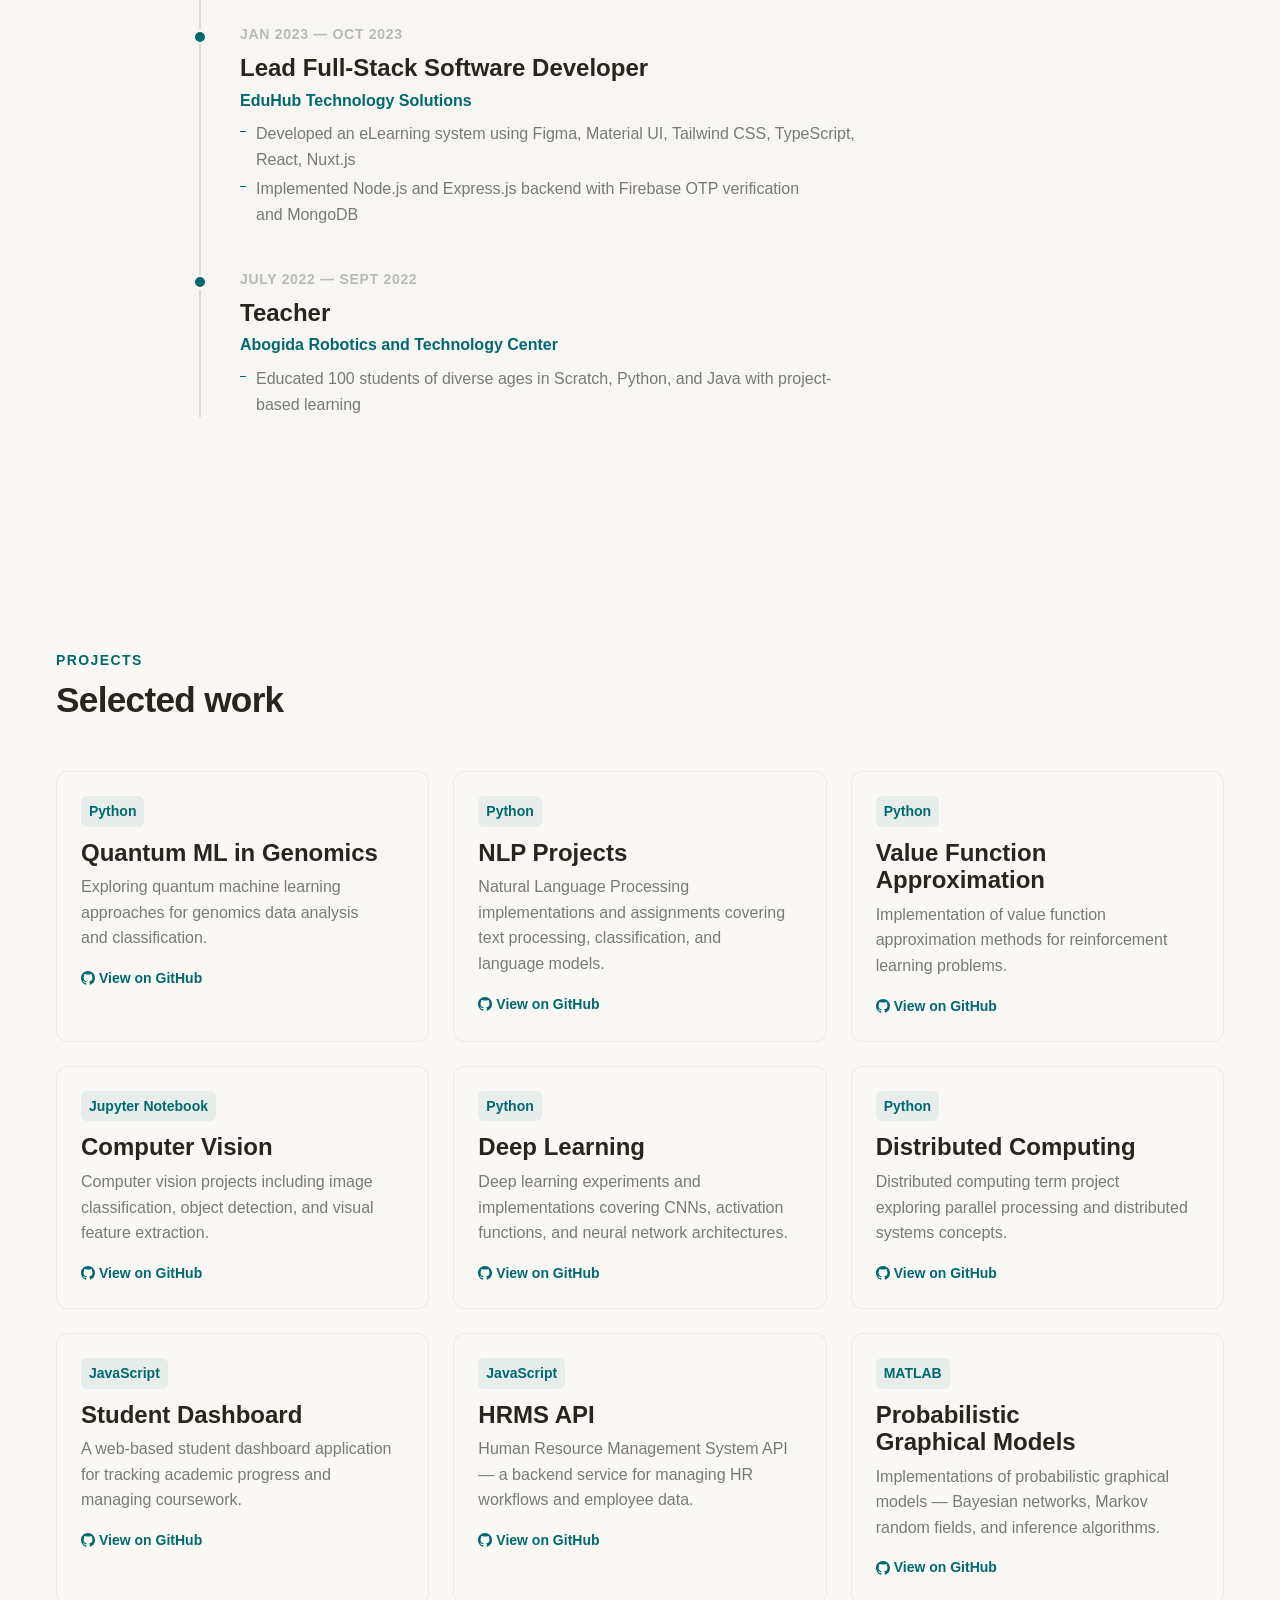
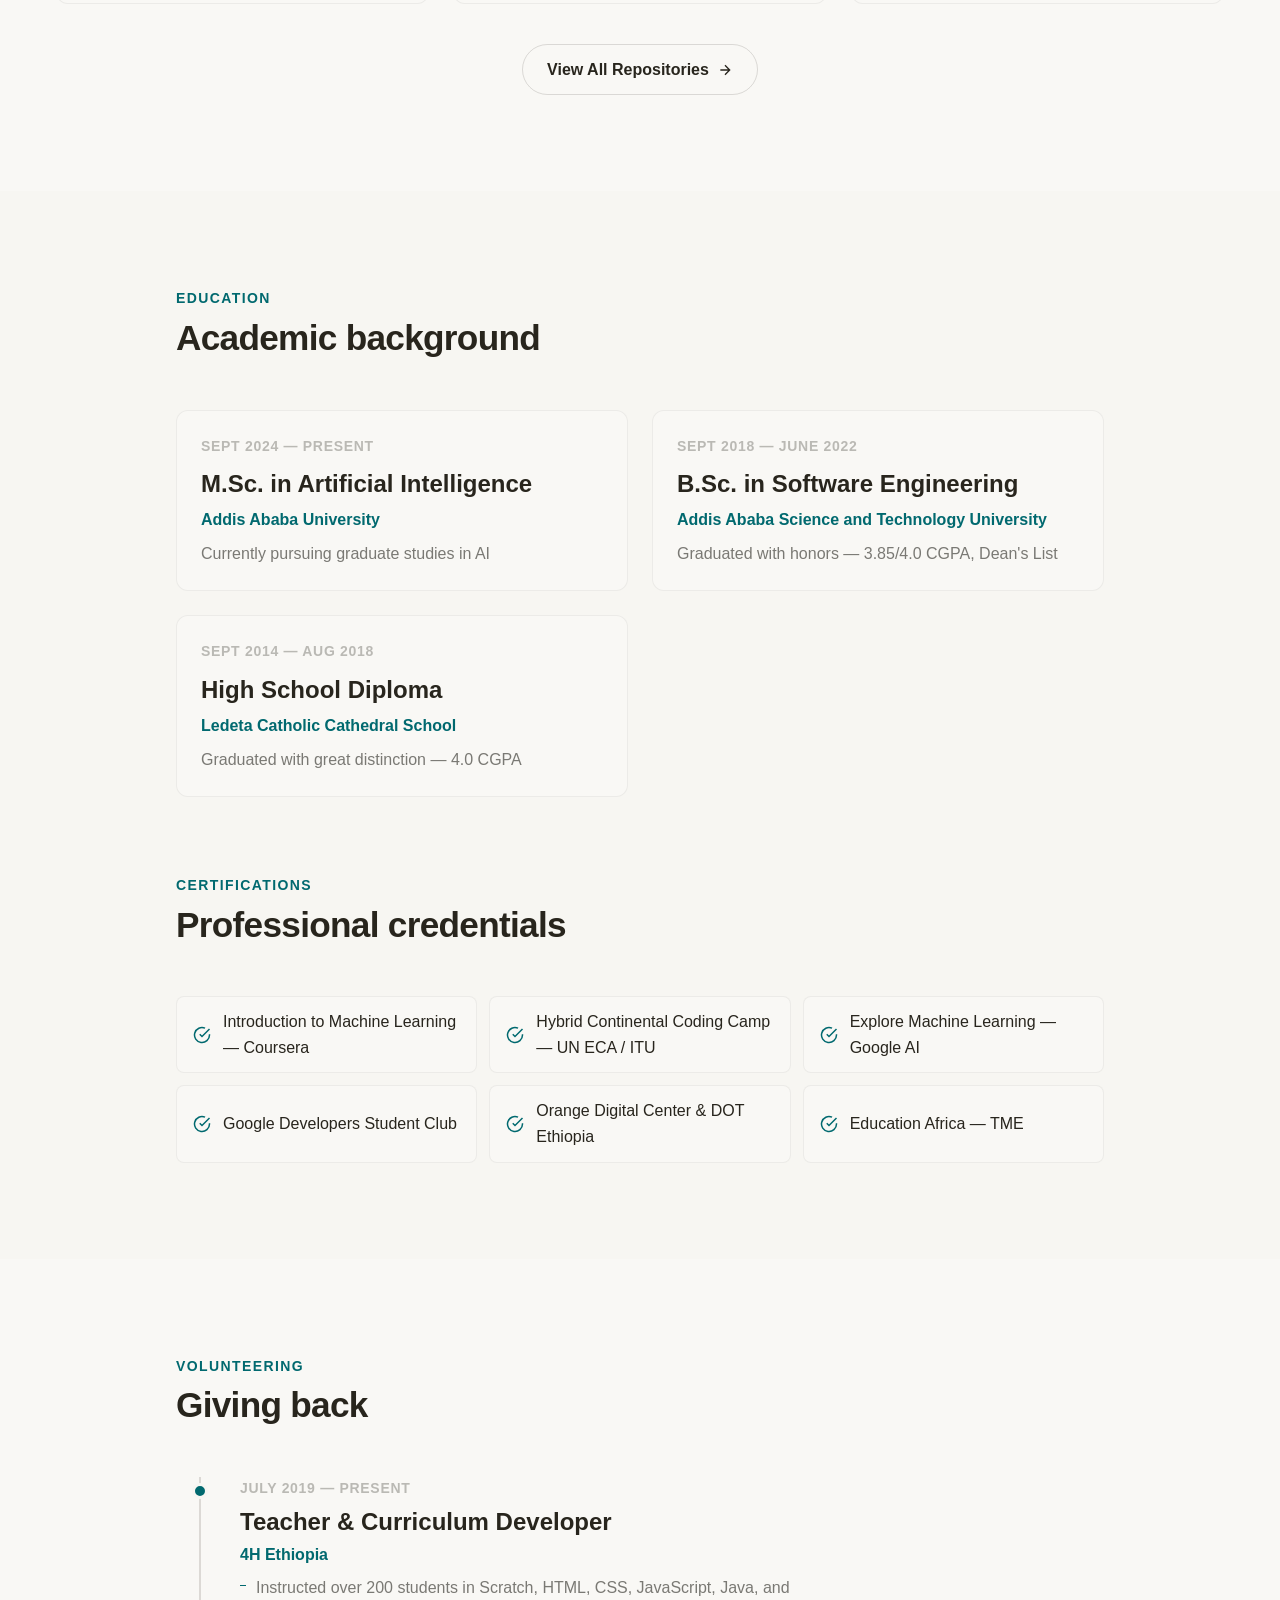
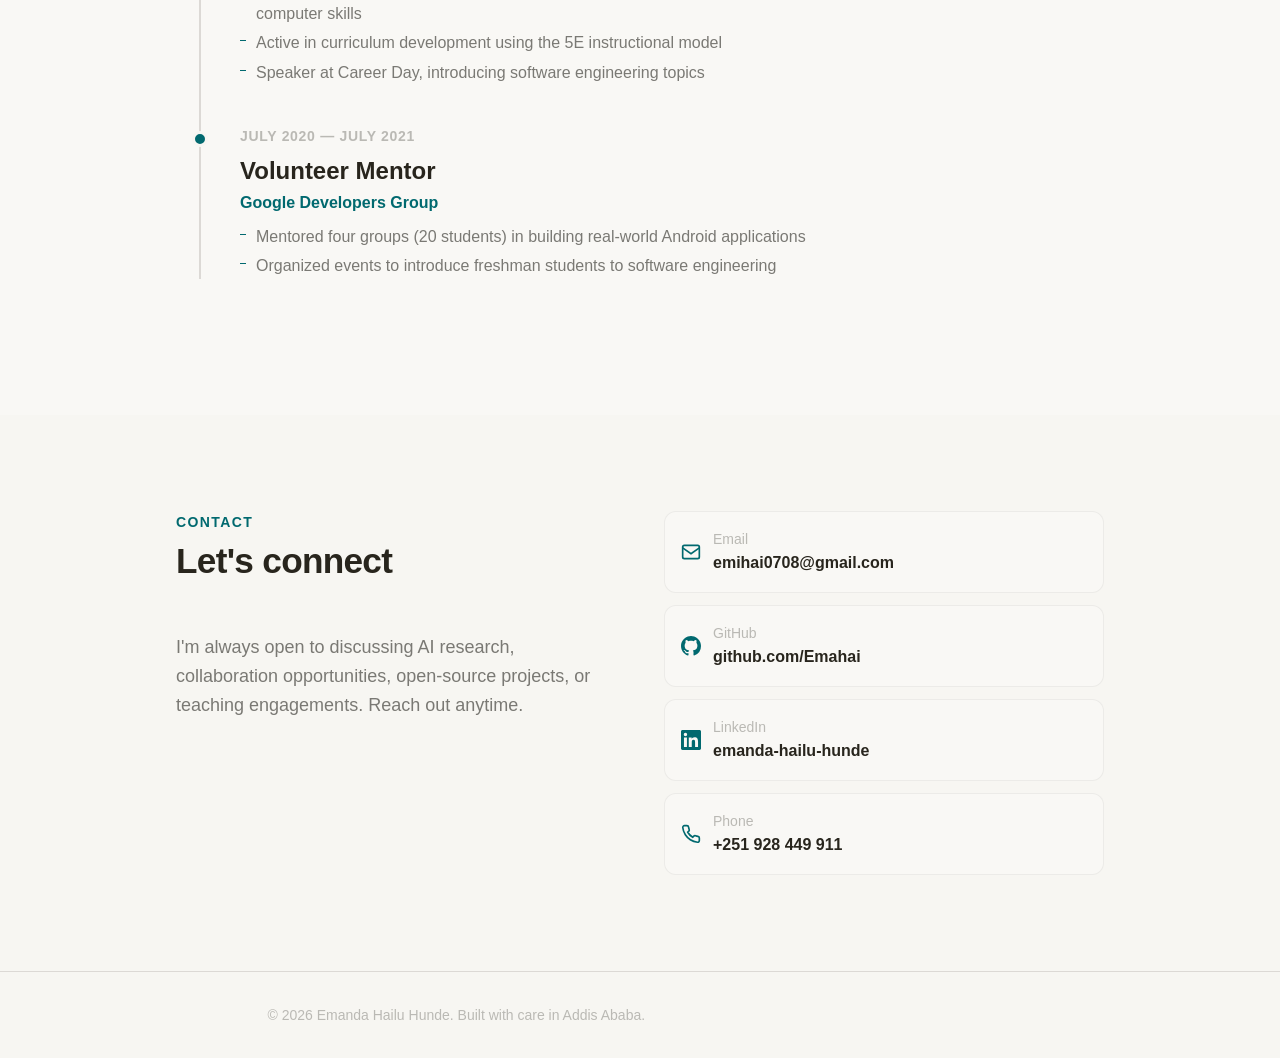
==== commit 52b8bad0: "Replace the homepage with the updated portfolio page. Co-authored-by: Cursor <cursoragent@cursor.com" ====
--- a/index.html
+++ b/index.html
@@ -956,450 +956,66 @@
               </div>
             </a>
             <a href="https://www.linkedin.com/in/emanda-hailu-hunde" target="_blank" rel="noopener noreferrer" class="contact-link">
-              <svg viewBox="0 0 24 24" fill="currentColor"><path d="M20.447 20.452h-3.554v-5.569c0-1.328-.027-3.037-1.852-3.037-1.853 0-2.136 1.445-2.136 2.939v5.667H9.351V9h3.414v1.561h.046c.477-.9
-
-
-                <!DOCTYPE html>
-<html lang="en">
-<head>
-  <meta charset="UTF-8">
-  <meta name="viewport" content="width=device-width, initial-scale=1.0">
-  <meta name="description" content="Emanda Hailu Hunde — AI & Big Data Specialist, Full-Stack Developer, and Lecturer at Addis Ababa University. Portfolio showcasing projects in machine learning, deep learning, NLP, and web development.">
-  <meta property="og:title" content="Emanda Hailu — AI & Software Engineer">
-  <meta property="og:description" content="Portfolio of Emanda Hailu Hunde — AI researcher, full-stack developer, and university lecturer based in Addis Ababa, Ethiopia.">
-  <title>Emanda Hailu — AI & Software Engineer</title>
-
-  <link rel="preconnect" href="https://fonts.googleapis.com">
-  <link rel="preconnect" href="https://fonts.gstatic.com" crossorigin>
-  <link href="https://api.fontshare.com/v2/css?f[]=cabinet-grotesk@400,500,700,800&f[]=satoshi@300,400,500,700&display=swap" rel="stylesheet">
-
-  <style>
-    /* ===== DESIGN TOKENS ===== */
-    :root, [data-theme="light"] {
-      --font-display: 'Cabinet Grotesk', 'Arial', sans-serif;
-      --font-body: 'Satoshi', 'Helvetica Neue', sans-serif;
-
-      --text-xs:   clamp(0.75rem,  0.7rem  + 0.25vw, 0.875rem);
-      --text-sm:   clamp(0.875rem, 0.8rem  + 0.35vw, 1rem);
-      --text-base: clamp(1rem,     0.95rem + 0.25vw, 1.125rem);
-      --text-lg:   clamp(1.125rem, 1rem    + 0.75vw, 1.5rem);
-      --text-xl:   clamp(1.5rem,   1.2rem  + 1.25vw, 2.25rem);
-      --text-2xl:  clamp(2rem,     1.2rem  + 2.5vw,  3.5rem);
-      --text-3xl:  clamp(2.5rem,   1rem    + 4vw,    5rem);
-
-      --space-1:  0.25rem;
-      --space-2:  0.5rem;
-      --space-3:  0.75rem;
-      --space-4:  1rem;
-      --space-5:  1.25rem;
-      --space-6:  1.5rem;
-      --space-8:  2rem;
-      --space-10: 2.5rem;
-      --space-12: 3rem;
-      --space-16: 4rem;
-      --space-20: 5rem;
-      --space-24: 6rem;
-      --space-32: 8rem;
-
-      --color-bg:             #f7f6f2;
-      --color-surface:        #f9f8f5;
-      --color-surface-2:      #fbfbf9;
-      --color-surface-offset: #f3f0ec;
-      --color-surface-offset-2: #edeae5;
-      --color-surface-dynamic: #e6e4df;
-      --color-divider:        #dcd9d5;
-      --color-border:         #d4d1ca;
-      --color-text:           #28251d;
-      --color-text-muted:     #7a7974;
-      --color-text-faint:     #bab9b4;
-      --color-text-inverse:   #f9f8f4;
-      --color-primary:        #01696f;
-      --color-primary-hover:  #0c4e54;
-      --color-primary-active: #0f3638;
-      --color-primary-highlight: #cedcd8;
-
-      --radius-sm: 0.375rem;
-      --radius-md: 0.5rem;
-      --radius-lg: 0.75rem;
-      --radius-xl: 1rem;
-      --radius-full: 9999px;
-
-      --transition-interactive: 180ms cubic-bezier(0.16, 1, 0.3, 1);
-      --shadow-sm: 0 1px 2px oklch(0.2 0.01 80 / 0.06);
-      --shadow-md: 0 4px 12px oklch(0.2 0.01 80 / 0.08);
-      --shadow-lg: 0 12px 32px oklch(0.2 0.01 80 / 0.12);
-
-      --content-narrow: 640px;
-      --content-default: 960px;
-      --content-wide: 1200px;
-    }
-
-    [data-theme="dark"] {
-      --color-bg:             #171614;
-      --color-surface:        #1c1b19;
-      --color-surface-2:      #201f1d;
-      --color-surface-offset: #1d1c1a;
-      --color-surface-offset-2: #22211f;
-      --color-surface-dynamic: #2d2c2a;
-      --color-divider:        #262523;
-      --color-border:         #393836;
-      --color-text:           #cdccca;
-      --color-text-muted:     #797876;
-      --color-text-faint:     #5a5957;
-      --color-text-inverse:   #2b2a28;
-      --color-primary:        #4f98a3;
-      --color-primary-hover:  #227f8b;
-      --color-primary-active: #1a626b;
-      --color-primary-highlight: #313b3b;
-      --shadow-sm: 0 1px 2px oklch(0 0 0 / 0.2);
-      --shadow-md: 0 4px 12px oklch(0 0 0 / 0.3);
-      --shadow-lg: 0 12px 32px oklch(0 0 0 / 0.4);
-    }
-
-    @media (prefers-color-scheme: dark) {
-      :root:not([data-theme]) {
-        --color-bg:             #171614;
-        --color-surface:        #1c1b19;
-        --color-surface-2:      #201f1d;
-        --color-surface-offset: #1d1c1a;
-        --color-surface-offset-2: #22211f;
-        --color-surface-dynamic: #2d2c2a;
-        --color-divider:        #262523;
-        --color-border:         #393836;
-        --color-text:           #cdccca;
-        --color-text-muted:     #797876;
-        --color-text-faint:     #5a5957;
-        --color-text-inverse:   #2b2a28;
-        --color-primary:        #4f98a3;
-        --color-primary-hover:  #227f8b;
-        --color-primary-active: #1a626b;
-        --color-primary-highlight: #313b3b;
-        --shadow-sm: 0 1px 2px oklch(0 0 0 / 0.2);
-        --shadow-md: 0 4px 12px oklch(0 0 0 / 0.3);
-        --shadow-lg: 0 12px 32px oklch(0 0 0 / 0.4);
-      }
-    }
-
-    /* ===== BASE ===== */
-    *, *::before, *::after { box-sizing: border-box; margin: 0; padding: 0; }
-    html {
-      -webkit-font-smoothing: antialiased;
-      -moz-osx-font-smoothing: grayscale;
-      text-rendering: optimizeLegibility;
-      scroll-behavior: smooth;
-      scroll-padding-top: var(--space-16);
-    }
-    body {
-      min-height: 100dvh;
-      line-height: 1.6;
-      font-family: var(--font-body);
-      font-size: var(--text-base);
-      color: var(--color-text);
-      background-color: var(--color-bg);
-    }
-    img, picture, video, canvas, svg { display: block; max-width: 100%; height: auto; }
-    h1, h2, h3, h4 { text-wrap: balance; line-height: 1.15; font-family: var(--font-display); }
-    p, li, figcaption { text-wrap: pretty; max-width: 72ch; }
-    ::selection { background: oklch(from var(--color-primary) l c h / 0.25); color: var(--color-text); }
-    :focus-visible { outline: 2px solid var(--color-primary); outline-offset: 3px; border-radius: var(--radius-sm); }
-    @media (prefers-reduced-motion: reduce) {
-      *, *::before, *::after { animation-duration: 0.01ms !important; transition-duration: 0.01ms !important; scroll-behavior: auto !important; }
-    }
-    button { cursor: pointer; background: none; border: none; font: inherit; color: inherit; }
-    a { color: var(--color-primary); text-decoration: none; }
-    a:hover { color: var(--color-primary-hover); }
-    a, button, [role="button"] {
-      transition: color var(--transition-interactive), background var(--transition-interactive), border-color var(--transition-interactive), box-shadow var(--transition-interactive);
-    }
-    .sr-only { position: absolute; width: 1px; height: 1px; padding: 0; margin: -1px; overflow: hidden; clip: rect(0,0,0,0); white-space: nowrap; border-width: 0; }
-
-    /* ===== LAYOUT ===== */
-    .container { max-width: var(--content-wide); margin-inline: auto; padding-inline: var(--space-4); }
-    .container--narrow { max-width: var(--content-default); margin-inline: auto; padding-inline: var(--space-4); }
-
-    /* ===== SKIP LINK ===== */
-    .skip-link { position: absolute; top: -100%; left: var(--space-4); background: var(--color-primary); color: var(--color-text-inverse); padding: var(--space-2) var(--space-4); border-radius: var(--radius-sm); z-index: 100; font-size: var(--text-sm); }
-    .skip-link:focus { top: var(--space-2); }
-
-    /* ===== HEADER ===== */
-    .header {
-      position: sticky; top: 0; z-index: 50;
-      background: oklch(from var(--color-bg) l c h / 0.9);
-      backdrop-filter: blur(12px);
-      -webkit-backdrop-filter: blur(12px);
-      border-bottom: 1px solid oklch(from var(--color-text) l c h / 0.06);
-      transition: transform 0.3s cubic-bezier(0.16,1,0.3,1), box-shadow 0.3s cubic-bezier(0.16,1,0.3,1);
-    }
-    .header__inner {
-      display: flex; align-items: center; justify-content: space-between;
-      padding-block: var(--space-3);
-      max-width: var(--content-wide); margin-inline: auto; padding-inline: var(--space-4);
-    }
-    .header__logo {
-      font-family: var(--font-display); font-weight: 800; font-size: var(--text-lg);
-      color: var(--color-text); text-decoration: none; letter-spacing: -0.02em;
-    }
-    .header__logo span { color: var(--color-primary); }
-    .header__nav { display: flex; gap: var(--space-6); align-items: center; }
-    .header__nav a {
-      font-size: var(--text-sm); color: var(--color-text-muted); text-decoration: none; font-weight: 500;
-      position: relative;
-    }
-    .header__nav a:hover, .header__nav a.active { color: var(--color-text); }
-    .header__nav a::after {
-      content: ''; position: absolute; bottom: -2px; left: 0; width: 0; height: 2px;
-      background: var(--color-primary); transition: width var(--transition-interactive);
-    }
-    .header__nav a:hover::after { width: 100%; }
-
-    .theme-toggle {
-      width: 36px; height: 36px; display: flex; align-items: center; justify-content: center;
-      border-radius: var(--radius-full); color: var(--color-text-muted);
-    }
-    .theme-toggle:hover { color: var(--color-text); background: var(--color-surface-offset); }
-
-    /* Mobile nav */
-    .mobile-toggle { display: none; width: 36px; height: 36px; align-items: center; justify-content: center; }
-    @media (max-width: 768px) {
-      .header__nav { display: none; position: absolute; top: 100%; left: 0; right: 0; flex-direction: column; background: var(--color-bg); padding: var(--space-4); gap: var(--space-4); border-bottom: 1px solid var(--color-divider); }
-      .header__nav.open { display: flex; }
-      .mobile-toggle { display: flex; }
-    }
-
-    /* ===== HERO ===== */
-    .hero {
-      position: relative; min-height: 80vh;
-      display: flex; align-items: center;
-      overflow: hidden;
-      background: var(--color-surface);
-    }
-    .hero__bg {
-      position: absolute; inset: 0;
-      background-image: url('https://user-gen-media-assets.s3.amazonaws.com/seedream_images/9fe49b7b-4999-4a85-a324-4854a6769df8.png');
-      background-size: cover; background-position: center;
-      opacity: 0.12;
-    }
-    [data-theme="dark"] .hero__bg,
-    :root:not([data-theme]) .hero__bg { opacity: 0.2; }
-    @media (prefers-color-scheme: dark) {
-      :root:not([data-theme]) .hero__bg { opacity: 0.2; }
-    }
-    .hero__content {
-      position: relative; z-index: 1;
-      max-width: var(--content-wide); margin-inline: auto; padding-inline: var(--space-4);
-      padding-block: clamp(var(--space-16), 10vw, var(--space-32));
-    }
-    .hero__label {
-      display: inline-flex; align-items: center; gap: var(--space-2);
-      padding: var(--space-1) var(--space-3);
-      background: oklch(from var(--color-primary) l c h / 0.1);
-      color: var(--color-primary);
-      border-radius: var(--radius-full);
-      font-size: var(--text-xs); font-weight: 600;
-      text-transform: uppercase; letter-spacing: 0.08em;
-      margin-bottom: var(--space-6);
-    }
-    .hero__label span { width: 6px; height: 6px; border-radius: var(--radius-full); background: var(--color-primary); }
-    .hero__title {
-      font-size: var(--text-3xl); font-weight: 800;
-      letter-spacing: -0.03em; margin-bottom: var(--space-6);
-      max-width: 16ch;
-    }
-    .hero__title em {
-      font-style: normal;
-      color: var(--color-primary);
-    }
-    .hero__desc {
-      font-size: var(--text-base); color: var(--color-text-muted);
-      max-width: 52ch; margin-bottom: var(--space-8); line-height: 1.7;
-    }
-    .hero__actions { display: flex; gap: var(--space-3); flex-wrap: wrap; }
-    .btn {
-      display: inline-flex; align-items: center; gap: var(--space-2);
-      padding: var(--space-3) var(--space-6);
-      border-radius: var(--radius-full); font-size: var(--text-sm); font-weight: 600;
-      text-decoration: none; cursor: pointer;
-    }
-    .btn--primary {
-      background: var(--color-primary); color: var(--color-text-inverse);
-    }
-    .btn--primary:hover { background: var(--color-primary-hover); color: var(--color-text-inverse); }
-    .btn--secondary {
-      background: transparent; color: var(--color-text);
-      border: 1px solid oklch(from var(--color-text) l c h / 0.15);
-    }
-    .btn--secondary:hover { border-color: var(--color-primary); color: var(--color-primary); }
-    .btn svg { width: 16px; height: 16px; }
-
-    /* ===== SECTION ===== */
-    .section {
-      padding-block: clamp(var(--space-12), 8vw, var(--space-24));
-    }
-    .section--alt { background: var(--color-surface); }
-    .section__header {
-      margin-bottom: clamp(var(--space-8), 4vw, var(--space-16));
-    }
-    .section__label {
-      font-size: var(--text-xs); font-weight: 600; text-transform: uppercase;
-      letter-spacing: 0.1em; color: var(--color-primary); margin-bottom: var(--space-2);
-    }
-    .section__title {
-      font-size: var(--text-xl); font-weight: 700; letter-spacing: -0.02em;
-    }
-
-    /* ===== ABOUT ===== */
-    .about-grid {
-      display: grid; grid-template-columns: 1fr 1fr; gap: var(--space-12); align-items: start;
-    }
-    @media (max-width: 768px) { .about-grid { grid-template-columns: 1fr; gap: var(--space-8); } }
-    .about__text p { color: var(--color-text-muted); margin-bottom: var(--space-4); }
-    .stats-row {
-      display: grid; grid-template-columns: repeat(3, 1fr); gap: var(--space-4);
-      margin-top: var(--space-8);
-    }
-    .stat { text-align: center; padding: var(--space-4); background: var(--color-surface-offset); border-radius: var(--radius-lg); }
-    .stat__number { font-family: var(--font-display); font-size: var(--text-xl); font-weight: 800; color: var(--color-primary); }
-    .stat__label { font-size: var(--text-xs); color: var(--color-text-muted); margin-top: var(--space-1); }
-    @media (max-width: 480px) { .stats-row { grid-template-columns: 1fr; } }
-
-    /* ===== SKILLS ===== */
-    .skills-grid {
-      display: grid; grid-template-columns: repeat(auto-fill, minmax(min(280px, 100%), 1fr)); gap: var(--space-6);
-    }
-    .skill-card {
-      padding: var(--space-6); background: var(--color-surface);
-      border: 1px solid oklch(from var(--color-text) l c h / 0.06);
-      border-radius: var(--radius-lg);
-      transition: box-shadow var(--transition-interactive), border-color var(--transition-interactive);
-    }
-    .skill-card:hover { box-shadow: var(--shadow-md); border-color: oklch(from var(--color-primary) l c h / 0.2); }
-    .skill-card__icon {
-      width: 40px; height: 40px; margin-bottom: var(--space-4);
-      color: var(--color-primary);
-    }
-    .skill-card__title { font-family: var(--font-display); font-size: var(--text-lg); font-weight: 700; margin-bottom: var(--space-2); }
-    .skill-card__items { display: flex; flex-wrap: wrap; gap: var(--space-2); }
-    .skill-tag {
-      padding: var(--space-1) var(--space-3);
-      background: oklch(from var(--color-primary) l c h / 0.07);
-      color: var(--color-primary);
-      border-radius: var(--radius-full);
-      font-size: var(--text-xs); font-weight: 500;
-    }
-
-    /* ===== EXPERIENCE ===== */
-    .timeline { position: relative; }
-    .timeline::before {
-      content: ''; position: absolute; left: 23px; top: 0; bottom: 0; width: 2px;
-      background: var(--color-divider);
-    }
-    @media (max-width: 768px) { .timeline::before { left: 15px; } }
-    .timeline__item {
-      position: relative; padding-left: var(--space-16); margin-bottom: var(--space-10);
-    }
-    @media (max-width: 768px) { .timeline__item { padding-left: var(--space-10); } }
-    .timeline__dot {
-      position: absolute; left: 16px; top: 6px; width: 16px; height: 16px;
-      border-radius: var(--radius-full); background: var(--color-primary);
-      border: 3px solid var(--color-bg);
-    }
-    @media (max-width: 768px) { .timeline__dot { left: 8px; width: 16px; height: 16px; } }
-    .timeline__date { font-size: var(--text-xs); color: var(--color-text-faint); font-weight: 600; text-transform: uppercase; letter-spacing: 0.05em; margin-bottom: var(--space-1); }
-    .timeline__role { font-family: var(--font-display); font-size: var(--text-lg); font-weight: 700; }
-    .timeline__company { font-size: var(--text-sm); color: var(--color-primary); font-weight: 600; margin-bottom: var(--space-2); }
-    .timeline__desc { font-size: var(--text-sm); color: var(--color-text-muted); }
-    .timeline__desc ul { list-style: none; padding: 0; }
-    .timeline__desc li { position: relative; padding-left: var(--space-4); margin-bottom: var(--space-1); }
-    .timeline__desc li::before { content: ''; position: absolute; left: 0; top: 10px; width: 6px; height: 1px; background: var(--color-primary); }
-
-    /* ===== PROJECTS ===== */
-    .projects-grid {
-      display: grid; grid-template-columns: repeat(auto-fill, minmax(min(320px, 100%), 1fr)); gap: var(--space-6);
-    }
-    .project-card {
-      background: var(--color-surface); border: 1px solid oklch(from var(--color-text) l c h / 0.06);
-      border-radius: var(--radius-lg); overflow: hidden;
-      transition: box-shadow var(--transition-interactive), transform 0.3s cubic-bezier(0.16,1,0.3,1);
-    }
-    .project-card:hover { box-shadow: var(--shadow-lg); transform: translateY(-2px); }
-    .project-card__body { padding: var(--space-6); }
-    .project-card__lang {
-      display: inline-block; padding: var(--space-1) var(--space-2);
-      font-size: var(--text-xs); font-weight: 600; border-radius: var(--radius-sm);
-      background: oklch(from var(--color-primary) l c h / 0.08); color: var(--color-primary);
-      margin-bottom: var(--space-3);
-    }
-    .project-card__title { font-family: var(--font-display); font-size: var(--text-lg); font-weight: 700; margin-bottom: var(--space-2); }
-    .project-card__title a { color: var(--color-text); text-decoration: none; }
-    .project-card__title a:hover { color: var(--color-primary); }
-    .project-card__desc { font-size: var(--text-sm); color: var(--color-text-muted); margin-bottom: var(--space-4); }
-    .project-card__footer { display: flex; align-items: center; gap: var(--space-3); }
-    .project-card__link {
-      display: inline-flex; align-items: center; gap: var(--space-1);
-      font-size: var(--text-xs); color: var(--color-primary); font-weight: 600; text-decoration: none;
-    }
-    .project-card__link:hover { color: var(--color-primary-hover); }
-    .project-card__link svg { width: 14px; height: 14px; }
-
-    /* ===== EDUCATION ===== */
-    .edu-grid {
-      display: grid; grid-template-columns: repeat(auto-fill, minmax(min(300px, 100%), 1fr)); gap: var(--space-6);
-    }
-    .edu-card {
-      padding: var(--space-6);
-      background: var(--color-surface); border: 1px solid oklch(from var(--color-text) l c h / 0.06);
-      border-radius: var(--radius-lg);
-    }
-    .edu-card__period { font-size: var(--text-xs); color: var(--color-text-faint); font-weight: 600; text-transform: uppercase; letter-spacing: 0.05em; margin-bottom: var(--space-2); }
-    .edu-card__degree { font-family: var(--font-display); font-size: var(--text-lg); font-weight: 700; margin-bottom: var(--space-1); }
-    .edu-card__school { font-size: var(--text-sm); color: var(--color-primary); font-weight: 600; margin-bottom: var(--space-2); }
-    .edu-card__detail { font-size: var(--text-sm); color: var(--color-text-muted); }
-
-    /* ===== CERTIFICATIONS ===== */
-    .certs-list { display: grid; grid-template-columns: repeat(auto-fill, minmax(min(280px, 100%), 1fr)); gap: var(--space-3); }
-    .cert-item {
-      display: flex; align-items: center; gap: var(--space-3);
-      padding: var(--space-3) var(--space-4);
-      background: var(--color-surface); border: 1px solid oklch(from var(--color-text) l c h / 0.06);
-      border-radius: var(--radius-md);
-      font-size: var(--text-sm);
-    }
-    .cert-item svg { flex-shrink: 0; width: 18px; height: 18px; color: var(--color-primary); }
-
-    /* ===== CONTACT ===== */
-    .contact-grid {
-      display: grid; grid-template-columns: 1fr 1fr; gap: var(--space-12); align-items: start;
-    }
-    @media (max-width: 768px) { .contact-grid { grid-template-columns: 1fr; gap: var(--space-8); } }
-    .contact__text { font-size: var(--text-base); color: var(--color-text-muted); margin-bottom: var(--space-6); max-width: 45ch; }
-    .contact-links { display: flex; flex-direction: column; gap: var(--space-3); }
-    .contact-link {
-      display: flex; align-items: center; gap: var(--space-3);
-      padding: var(--space-4);
-      background: var(--color-surface); border: 1px solid oklch(from var(--color-text) l c h / 0.06);
-      border-radius: var(--radius-lg);
-      text-decoration: none; color: var(--color-text);
-      transition: border-color var(--transition-interactive), box-shadow var(--transition-interactive);
-    }
-    .contact-link:hover { border-color: var(--color-primary); box-shadow: var(--shadow-sm); color: var(--color-text); }
-    .contact-link svg { width: 20px; height: 20px; color: var(--color-primary); flex-shrink: 0; }
-    .contact-link__label { font-size: var(--text-xs); color: var(--color-text-faint); }
-    .contact-link__value { font-size: var(--text-sm); font-weight: 600; }
-
-    /* ===== FOOTER ===== */
-    .footer {
-      padding-block: var(--space-8);
-      border-top: 1px solid var(--color-divider);
-      text-align: center;
-      font-size: var(--text-xs); color: var(--color-text-faint);
-    }
-    .footer a { color: var(--color-primary); }
-
-    /* ===== SCROLL ANIMATIONS ===== */
-    .fade-in { opacity: 1; }
-    @supports (animation-timeline: scroll()) {
-      .fade-in { opacity: 0; animation: reveal-fade linear both; animation-timeline: view(); animation-range: entry 0% entry 100%; }
-    }
-    @keyframes reveal-fade { to { opacity: 1; } }
-  </style>
-</head>+              <svg viewBox="0 0 24 24" fill="currentColor"><path d="M20.447 20.452h-3.554v-5.569c0-1.328-.027-3.037-1.852-3.037-1.853 0-2.136 1.445-2.136 2.939v5.667H9.351V9h3.414v1.561h.046c.477-.9 1.637-1.85 3.37-1.85 3.601 0 4.267 2.37 4.267 5.455v6.286zM5.337 7.433a2.062 2.062 0 01-2.063-2.065 2.064 2.064 0 112.063 2.065zm1.782 13.019H3.555V9h3.564v11.452zM22.225 0H1.771C.792 0 0 .774 0 1.729v20.542C0 23.227.792 24 1.771 24h20.451C23.2 24 24 23.227 24 22.271V1.729C24 .774 23.2 0 22.222 0h.003z"/></svg>
+              <div>
+                <div class="contact-link__label">LinkedIn</div>
+                <div class="contact-link__value">emanda-hailu-hunde</div>
+              </div>
+            </a>
+            <a href="tel:+251928449911" class="contact-link">
+              <svg viewBox="0 0 24 24" fill="none" stroke="currentColor" stroke-width="2"><path d="M22 16.92v3a2 2 0 01-2.18 2 19.79 19.79 0 01-8.63-3.07 19.5 19.5 0 01-6-6 19.79 19.79 0 01-3.07-8.67A2 2 0 014.11 2h3a2 2 0 012 1.72 12.84 12.84 0 00.7 2.81 2 2 0 01-.45 2.11L8.09 9.91a16 16 0 006 6l1.27-1.27a2 2 0 012.11-.45 12.84 12.84 0 002.81.7A2 2 0 0122 16.92z"/></svg>
+              <div>
+                <div class="contact-link__label">Phone</div>
+                <div class="contact-link__value">+251 928 449 911</div>
+              </div>
+            </a>
+          </div>
+        </div>
+      </div>
+    </section>
+  </main>
+
+  <!-- FOOTER -->
+  <footer class="footer">
+    <div class="container--narrow">
+      <p>&copy; 2026 Emanda Hailu Hunde. Built with care in Addis Ababa.</p>
+    </div>
+  </footer>
+
+  <script>
+    // Theme toggle
+    (function(){
+      const t=document.querySelector('[data-theme-toggle]'),r=document.documentElement;
+      let d=matchMedia('(prefers-color-scheme:dark)').matches?'dark':'light';
+      r.setAttribute('data-theme',d);
+      t&&t.addEventListener('click',()=>{
+        d=d==='dark'?'light':'dark';
+        r.setAttribute('data-theme',d);
+        t.setAttribute('aria-label','Switch to '+(d==='dark'?'light':'dark')+' mode');
+        t.innerHTML=d==='dark'?'<svg width="20" height="20" viewBox="0 0 24 24" fill="none" stroke="currentColor" stroke-width="2"><circle cx="12" cy="12" r="5"/><path d="M12 1v2M12 21v2M4.22 4.22l1.42 1.42M18.36 18.36l1.42 1.42M1 12h2M21 12h2M4.22 19.78l1.42-1.42M18.36 5.64l1.42-1.42"/></svg>':'<svg width="20" height="20" viewBox="0 0 24 24" fill="none" stroke="currentColor" stroke-width="2"><path d="M21 12.79A9 9 0 1 1 11.21 3 7 7 0 0 0 21 12.79z"/></svg>';
+      });
+    })();
+
+    // Mobile nav close on link click
+    document.querySelectorAll('.header__nav a').forEach(link=>{
+      link.addEventListener('click',()=>{
+        document.querySelector('.header__nav').classList.remove('open');
+      });
+    });
+
+    // Active nav highlight on scroll
+    const sections=document.querySelectorAll('section[id]');
+    const navLinks=document.querySelectorAll('.header__nav a[href^="#"]');
+    const observer=new IntersectionObserver(entries=>{
+      entries.forEach(entry=>{
+        if(entry.isIntersecting){
+          navLinks.forEach(l=>l.classList.remove('active'));
+          const active=document.querySelector('.header__nav a[href="#'+entry.target.id+'"]');
+          if(active) active.classList.add('active');
+        }
+      });
+    },{threshold:0.3,rootMargin:'-80px 0px -60% 0px'});
+    sections.forEach(s=>observer.observe(s));
+  </script>
+</body>
+</html>
